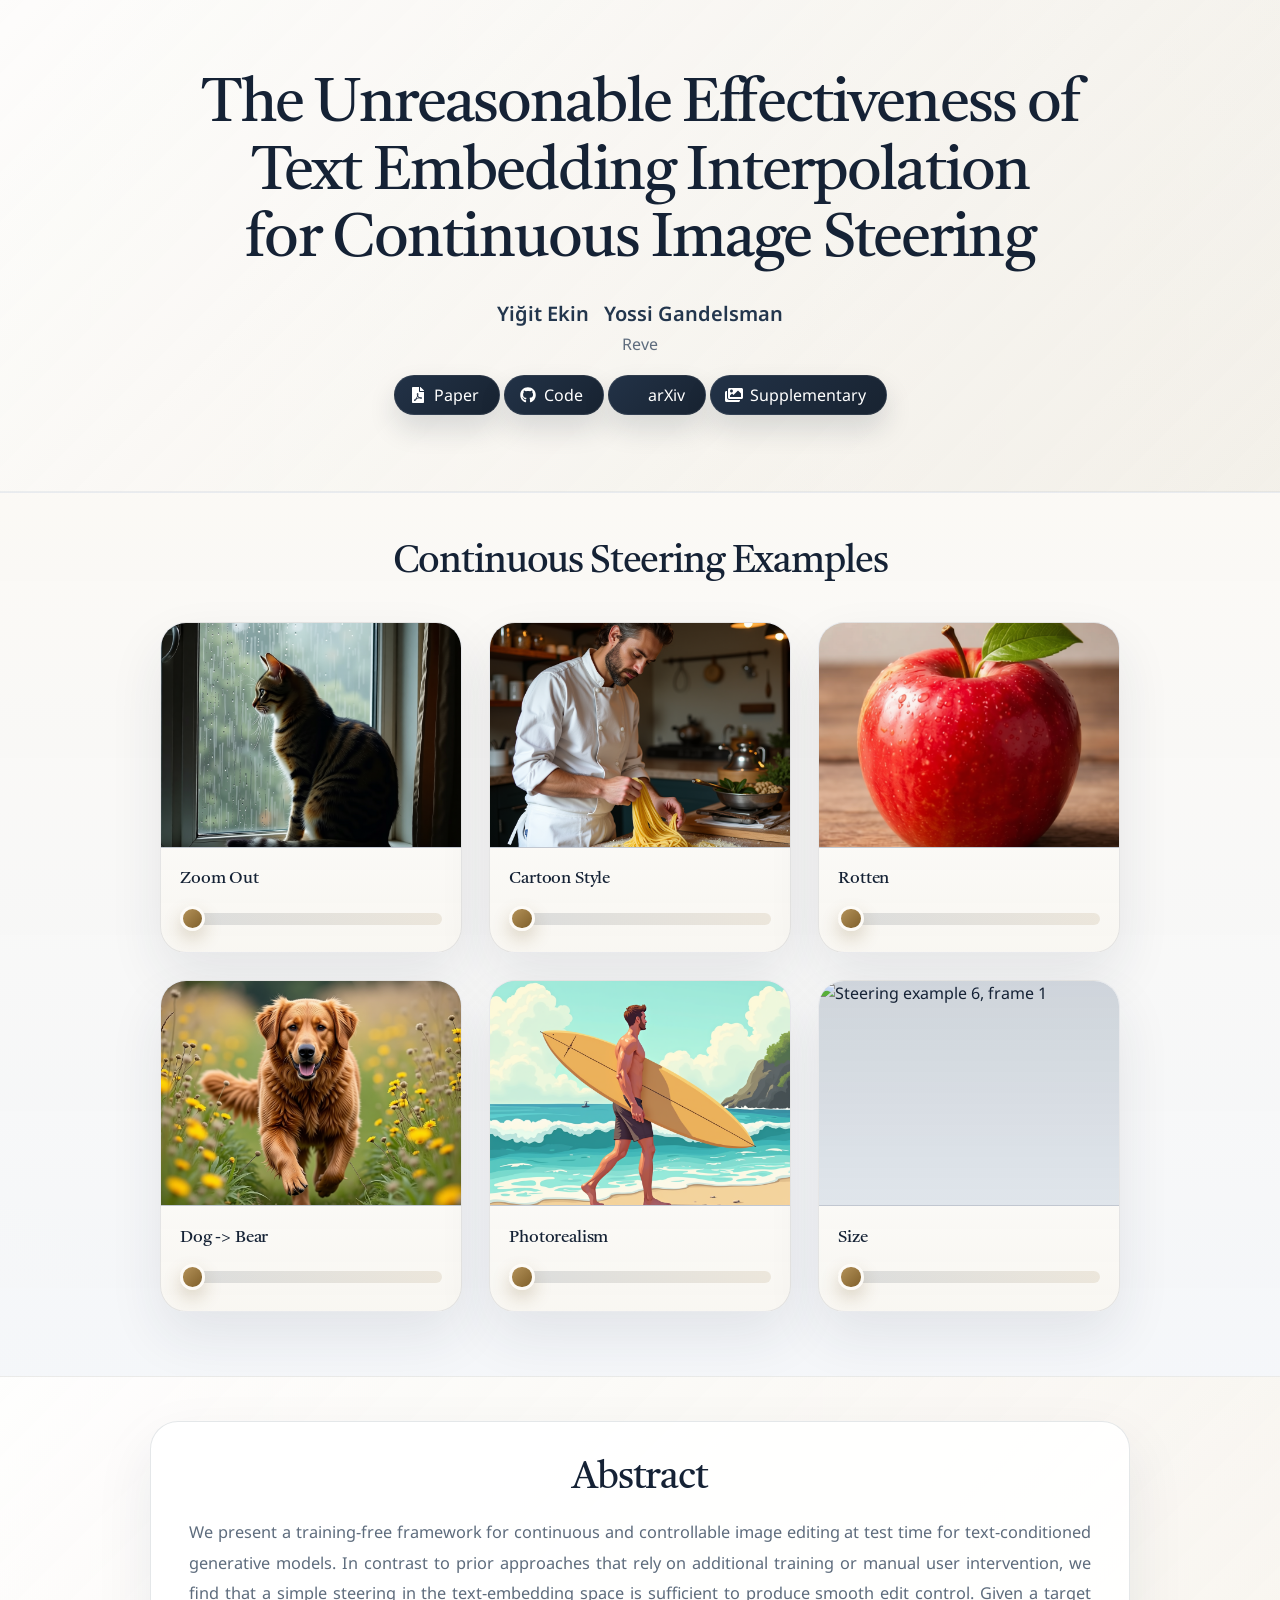
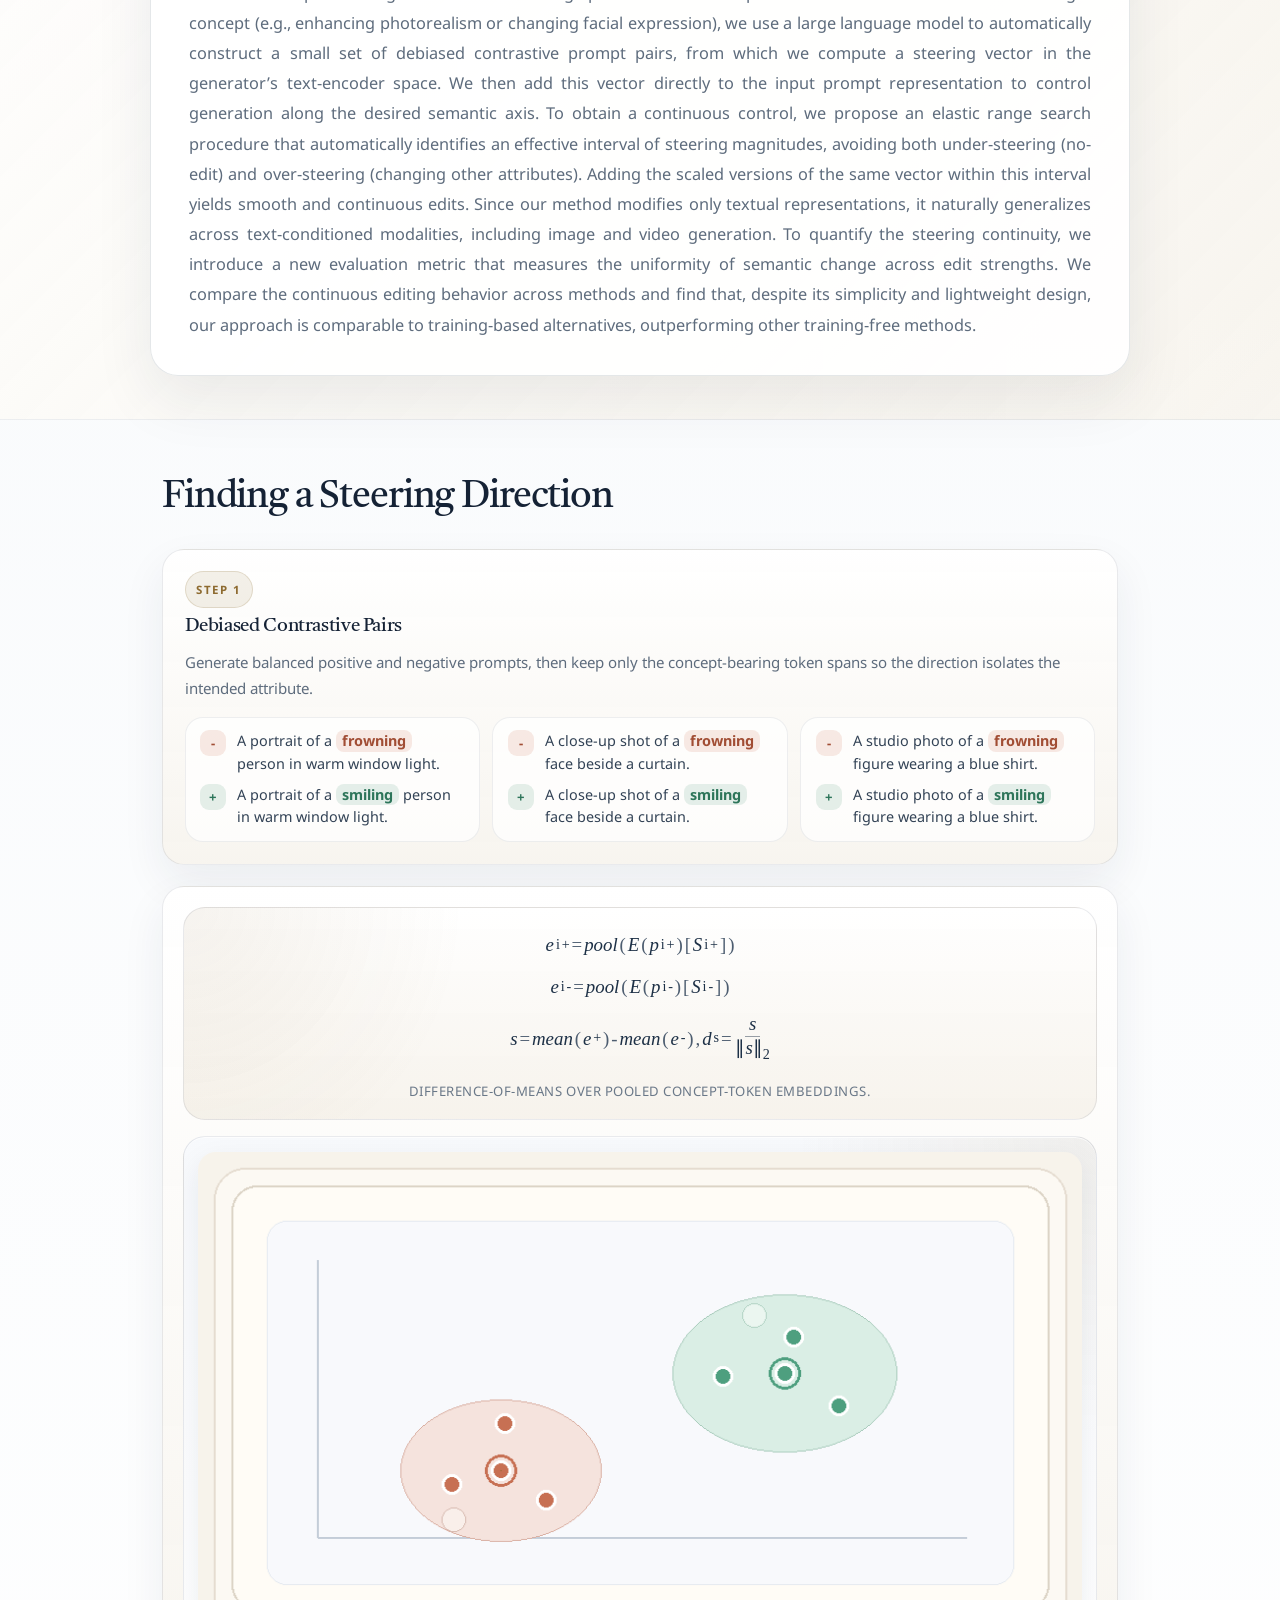
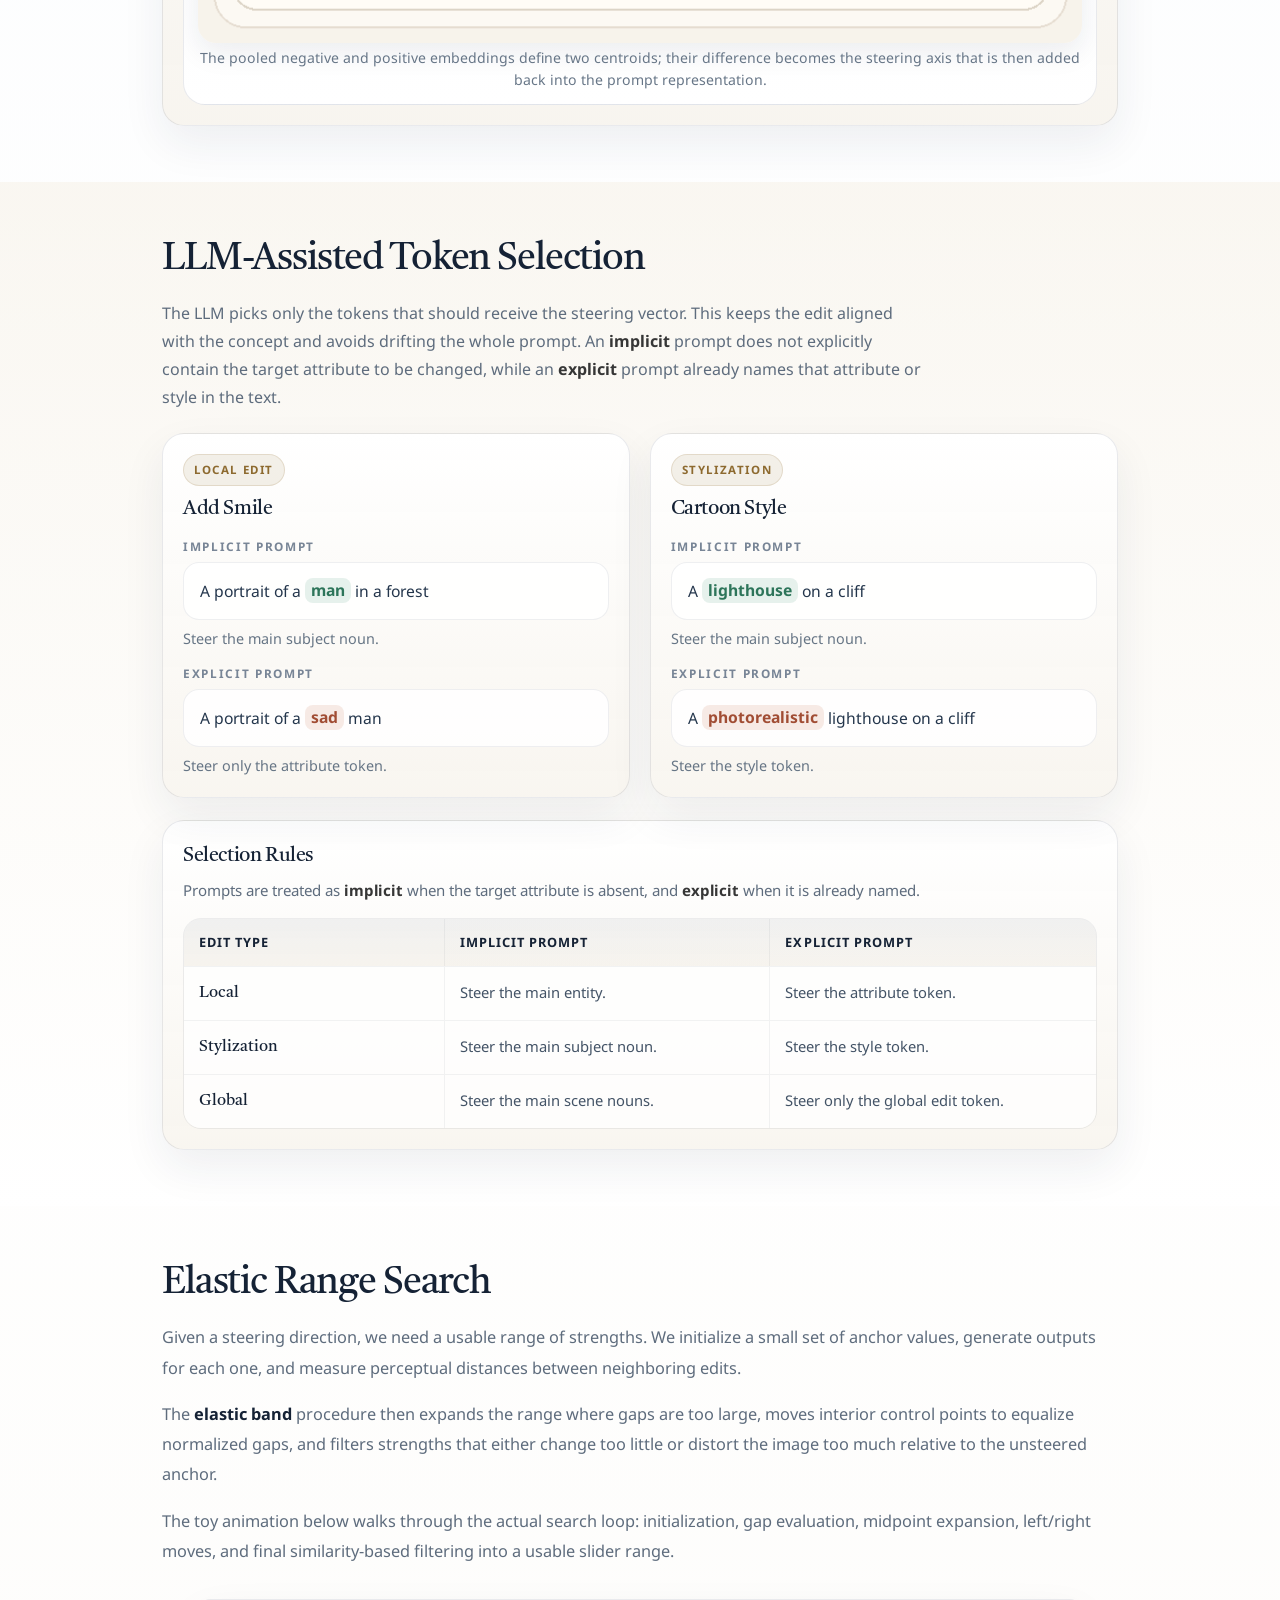
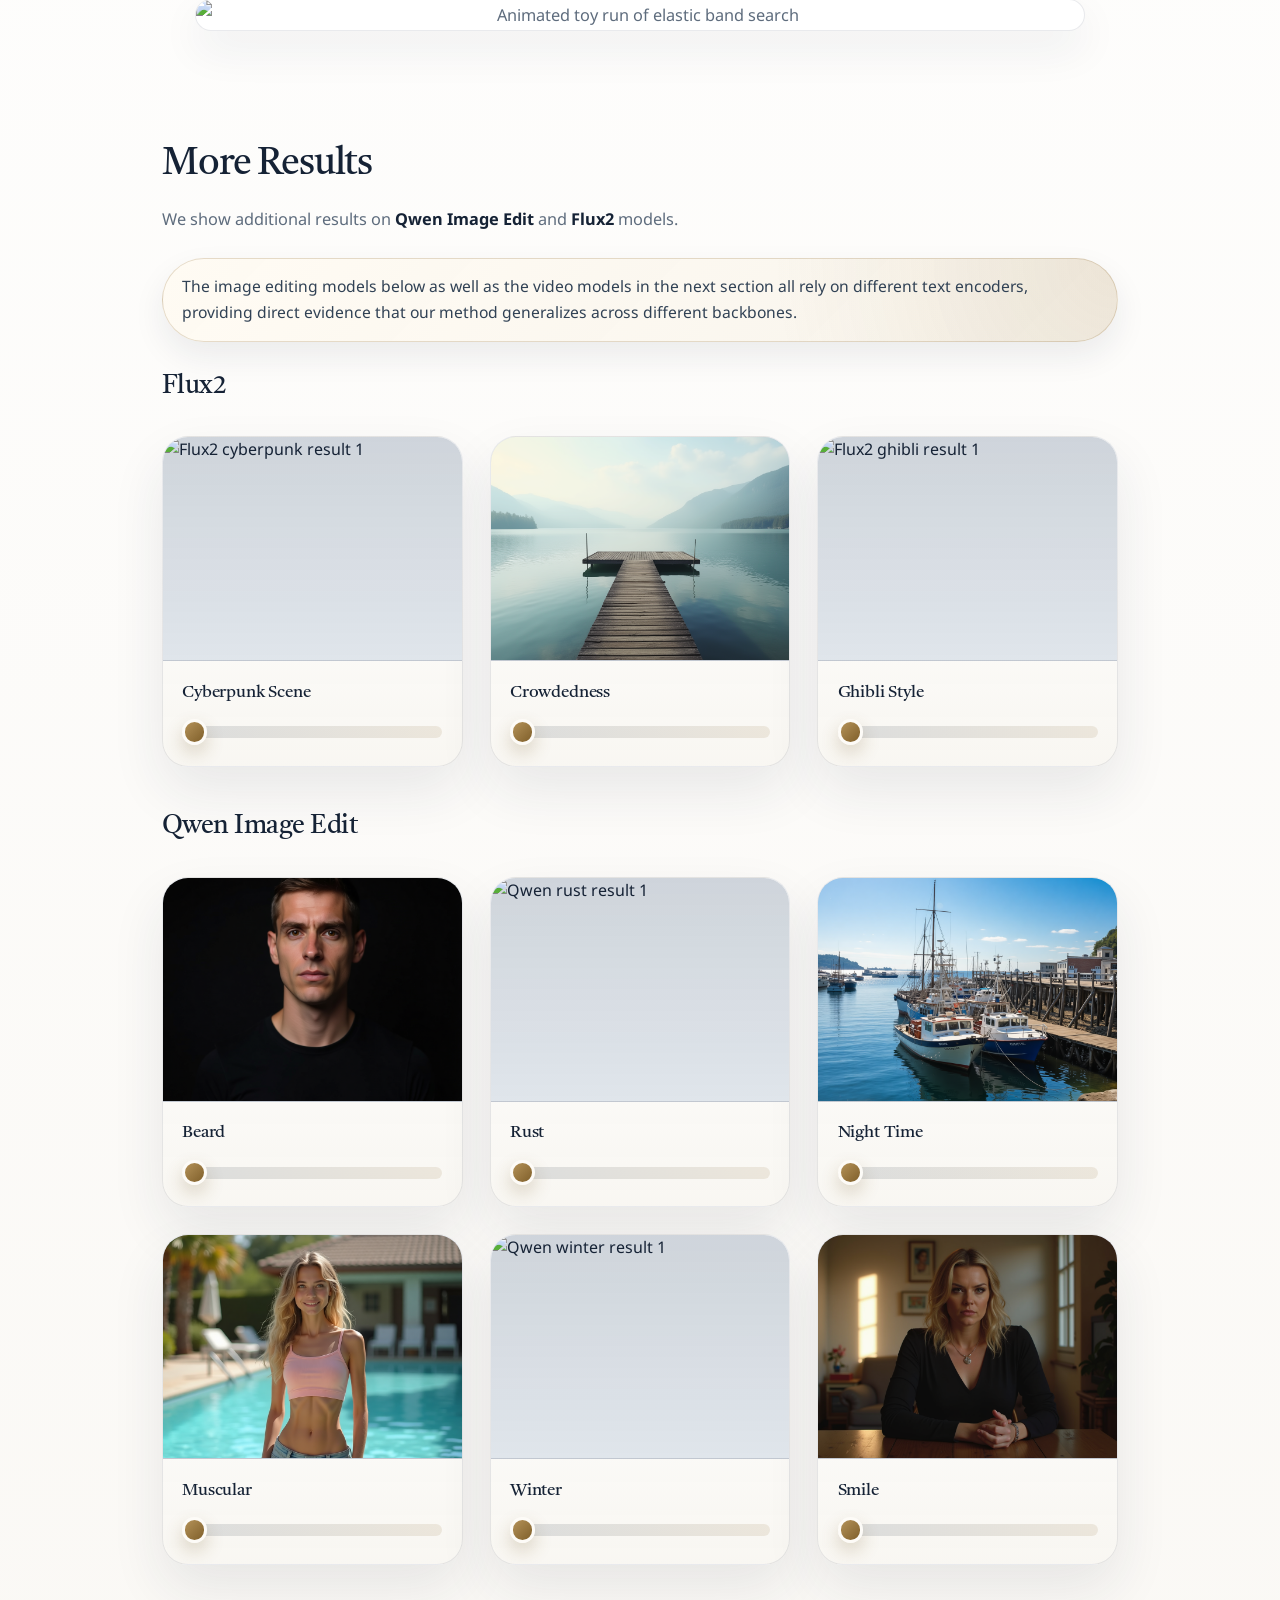
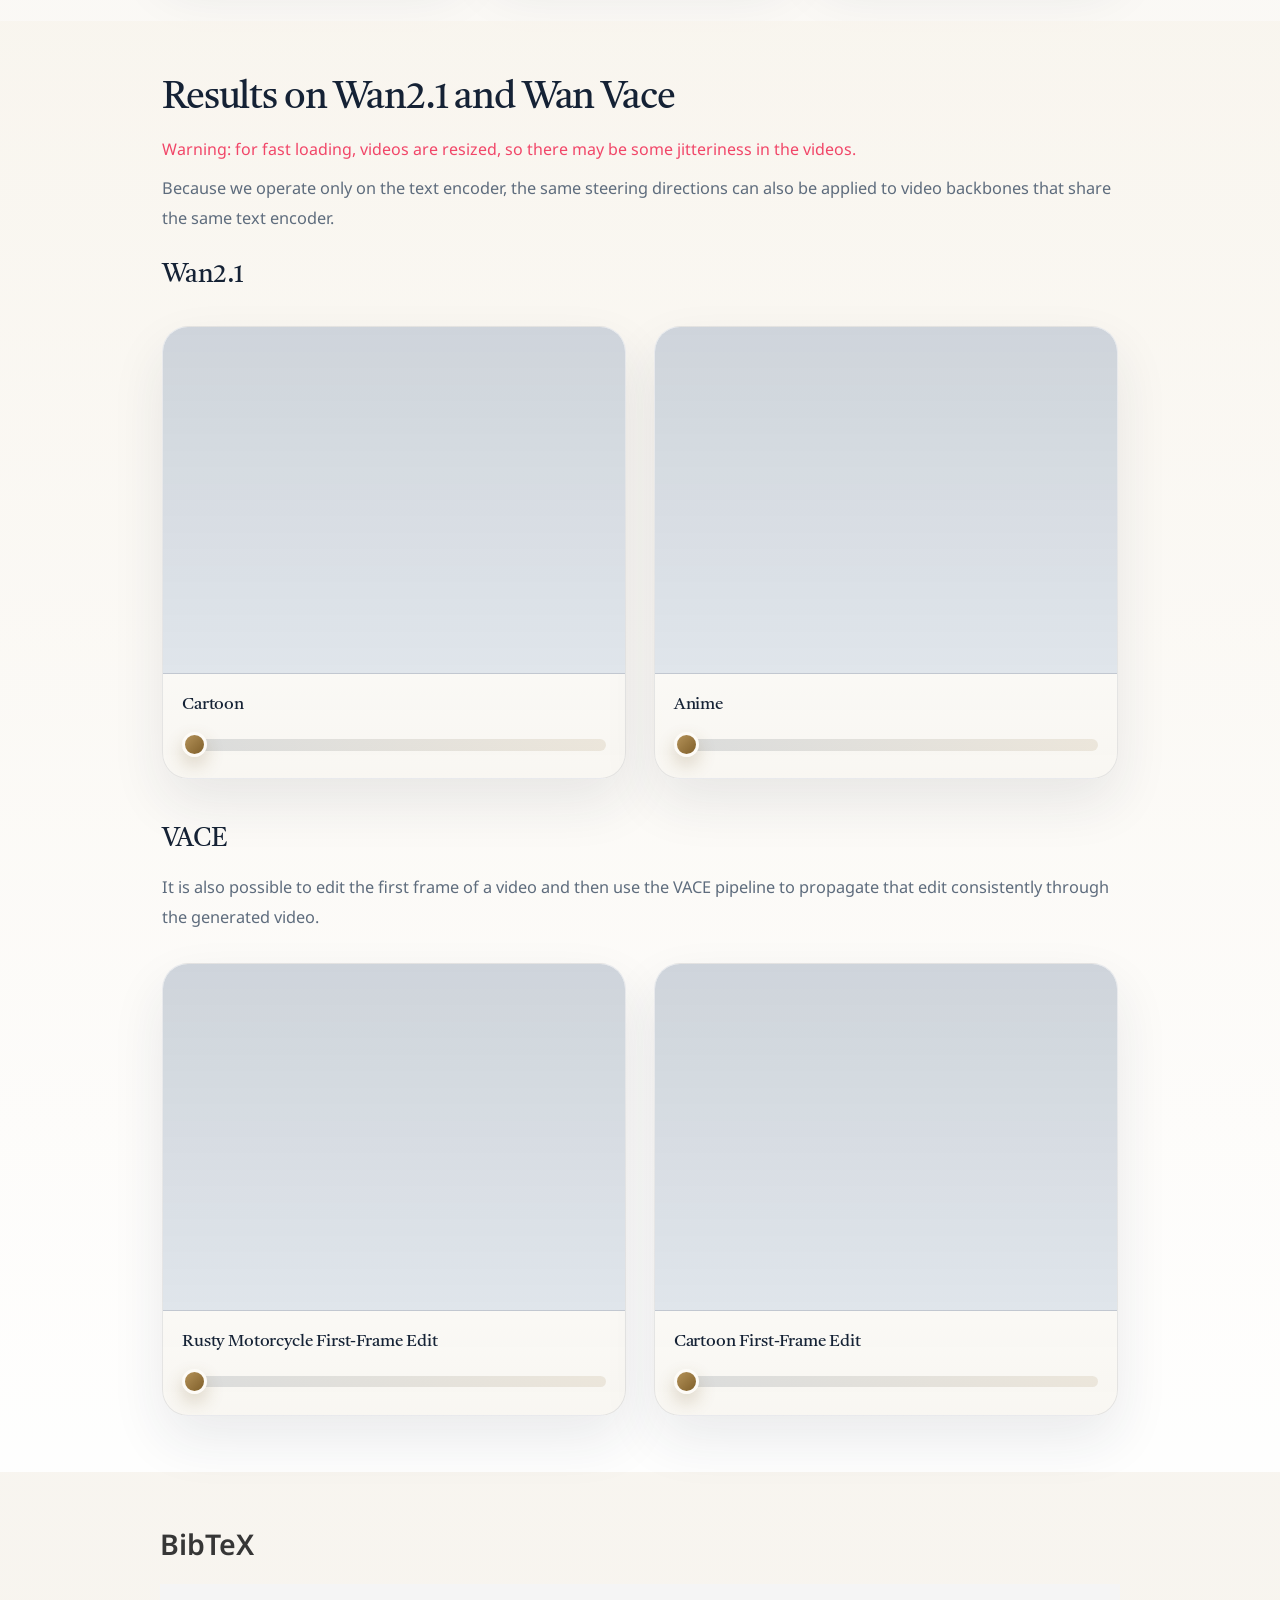
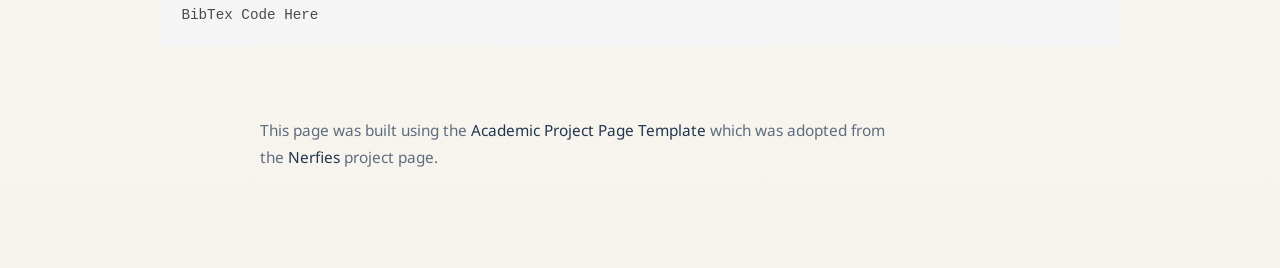
==== index.html @ 59914fa6 "initial commit" ====
<!DOCTYPE html>
<html>
<head>
  <meta charset="utf-8">
  <!-- Meta tags for social media banners, these should be filled in appropriatly as they are your "business card" -->
  <!-- Replace the content tag with appropriate information -->
  <meta name="description" content="Project page for The Unreasonable Effectiveness of Text Embedding Interpolation for Continuous Image Steering, with interactive image and video steering results across Qwen, FLUX, Wan2.1, and Wan Vace.">
  <meta property="og:title" content="The Unreasonable Effectiveness of Text Embedding Interpolation for Continuous Image Steering"/>
  <meta property="og:description" content="Explore interactive continuous steering results across image and video generation models including Qwen Image Edit, FLUX, Wan2.1, and Wan Vace."/>
  <meta property="og:url" content="https://yigitekin.github.io/diffusion-sliders/"/>
  <!-- Path to banner image, should be in the path listed below. Optimal dimenssions are 1200X630-->
  <meta property="og:image" content="images.png" />
  <meta property="og:image:width" content="1200"/>
  <meta property="og:image:height" content="630"/>
  <script src="https://www.w3counter.com/tracker.js?id=152604"></script>

  <meta name="twitter:title" content="The Unreasonable Effectiveness of Text Embedding Interpolation for Continuous Image Steering">
  <meta name="twitter:description" content="Interactive project page with continuous image and video steering results on Qwen, FLUX, Wan2.1, and Wan Vace.">
  <!-- Path to banner image, should be in the path listed below. Optimal dimenssions are 1200X600-->
  <meta name="twitter:image" content="images.png">
  <meta name="twitter:card" content="summary_large_image">
  <!-- Keywords for your paper to be indexed by-->
  <meta name="keywords" content="continuous image steering, text embedding interpolation, diffusion steering, image editing, video steering, Qwen Image Edit, FLUX, Wan2.1, Wan Vace">
  <meta name="viewport" content="width=device-width, initial-scale=1">


  <title>Diffusion Steering</title>
  <link rel="icon" type="image/png" href="images.png">
  <link href="https://fonts.googleapis.com/css?family=Google+Sans|Noto+Sans|Castoro"
  rel="stylesheet">

  <link rel="stylesheet" href="static/css/bulma.min.css">
  <link rel="stylesheet" href="static/css/bulma-carousel.min.css">
  <link rel="stylesheet" href="static/css/bulma-slider.min.css">
  <link rel="stylesheet" href="static/css/fontawesome.all.min.css">
  <link rel="stylesheet"
  href="https://cdn.jsdelivr.net/gh/jpswalsh/academicons@1/css/academicons.min.css">
  <link rel="stylesheet" href="static/css/index.css">
  <link rel="stylesheet" href="static/css/slideredit-showcase.css">

  <script src="https://ajax.googleapis.com/ajax/libs/jquery/3.5.1/jquery.min.js"></script>
  <script src="https://documentcloud.adobe.com/view-sdk/main.js"></script>
  <script defer src="static/js/fontawesome.all.min.js"></script>
  <script src="static/js/bulma-carousel.min.js"></script>
  <script src="static/js/bulma-slider.min.js"></script>
  <script src="static/js/index.js"></script>
  <script src="static/js/slideredit-showcase.js"></script>
</head>
<body>


  <section class="hero">
    <div class="hero-body">
      <div class="container is-max-desktop">
        <div class="columns is-centered">
          <div class="column has-text-centered">
            <h1 class="title is-3 publication-title">The Unreasonable Effectiveness of <br/>  Text Embedding Interpolation <br/>  for Continuous Image Steering</h1>
            <div class="is-size-5 publication-authors">
              <!-- Paper authors -->
              <span class="author-block">
                <a href="https://yigitekin.github.io" target="_blank">Yiğit Ekin</a>
              </span>
              <span class="author-block">
              </span>
              <span class="author-block">
              </span>

                <span class="author-block">
                  <a href="https://yossigandelsman.github.io" target="_blank">Yossi Gandelsman</a>
                </span>
                </div>

                  <div class="is-size-6 publication-authors">
                    <span class="author-block">Reve</span>
                  </div>

                  <div class="column has-text-centered">
                    <div class="publication-links">
                         <!-- Arxiv PDF link -->
                      <span class="link-block">
                        <a href="https://arxiv.org/pdf/<ARXIV PAPER ID>.pdf" target="_blank"
                        class="external-link button is-normal is-rounded is-dark">
                        <span class="icon">
                          <i class="fas fa-file-pdf"></i>
                        </span>
                        <span>Paper</span>
                      </a>
                    </span>


                  <!-- Github link -->
                  <span class="link-block">
                    <a href="https://github.com/YigitEkin/diffusion-sliders" target="_blank"
                    class="external-link button is-normal is-rounded is-dark">
                    <span class="icon">
                      <i class="fab fa-github"></i>
                    </span>
                    <span>Code</span>
                  </a>
                </span>

                <!-- ArXiv abstract Link -->
                <span class="link-block">
                  <a href="https://arxiv.org/abs/<ARXIV PAPER ID>" target="_blank"
                  class="external-link button is-normal is-rounded is-dark">
                  <span class="icon">
                    <i class="ai ai-arxiv"></i>
                  </span>
                  <span>arXiv</span>
                </a>
              </span>

              <span class="link-block">
                <a href="supplementary/index.html" target="_blank"
                class="external-link button is-normal is-rounded is-dark">
                <span class="icon">
                  <i class="fas fa-images"></i>
                </span>
                <span>Supplementary</span>
              </a>
            </span>
            </div>
          </div>
        </div>
      </div>
    </div>
  </div>
</section>


<!-- Slider showcase -->
<section class="section slider-showcase">
  <div class="container is-max-desktop">
    <div class="showcase-header has-text-centered">
      <h2 class="title is-3">Continuous Steering Examples</h2>
    </div>
    <div class="slider-grid">
      <article class="slider-card">
        <div class="slider-media" data-slider-gallery>
          <img src="assets/qwen/zoom/0.png" alt="Steering example 1, frame 1">
          <img src="assets/qwen/zoom/1.png" alt="Steering example 1, frame 2">
          <img src="assets/qwen/zoom/2.png" alt="Steering example 1, frame 3">
          <img src="assets/qwen/zoom/3.png" alt="Steering example 1, frame 4">
          <img src="assets/qwen/zoom/4.png" alt="Steering example 1, frame 5">
          <img src="assets/qwen/zoom/5.png" alt="Steering example 1, frame 6">
        </div>
        <div class="slider-card-body">
          <div class="slider-card-copy">
            <p class="slider-label">Zoom Out</p>
          </div>
          <input class="showcase-range" type="range" min="0" max="5" step="1" value="0" aria-label="Realism Boost slider">
        </div>
      </article>
      <article class="slider-card">
        <div class="slider-media" data-slider-gallery>
          <img src="assets/qwen/cartoon/0.png" alt="Steering example 2, frame 1">
          <img src="assets/qwen/cartoon/1.png" alt="Steering example 2, frame 2">
          <img src="assets/qwen/cartoon/2.png" alt="Steering example 2, frame 3">
          <img src="assets/qwen/cartoon/3.png" alt="Steering example 2, frame 4">
          <img src="assets/qwen/cartoon/4.png" alt="Steering example 2, frame 5">
          <img src="assets/qwen/cartoon/5.png" alt="Steering example 2, frame 6">
        </div>
        <div class="slider-card-body">
          <div class="slider-card-copy">
            <p class="slider-label">Cartoon Style</p>
          </div>
          <input class="showcase-range" type="range" min="0" max="5" step="1" value="0" aria-label="Expression Shift slider">
        </div>
      </article>
      <article class="slider-card">
        <div class="slider-media" data-slider-gallery>
          <img src="assets/qwen/rotten/0.png" alt="Steering example 3, frame 1">
          <img src="assets/qwen/rotten/1.png" alt="Steering example 3, frame 2">
          <img src="assets/qwen/rotten/2.png" alt="Steering example 3, frame 3">
          <img src="assets/qwen/rotten/3.png" alt="Steering example 3, frame 4">
          <img src="assets/qwen/rotten/4.png" alt="Steering example 3, frame 5">
          <img src="assets/qwen/rotten/5.png" alt="Steering example 3, frame 6">
        </div>
        <div class="slider-card-body">
          <div class="slider-card-copy">
            <p class="slider-label">Rotten</p>
          </div>
          <input class="showcase-range" type="range" min="0" max="5" step="1" value="0" aria-label="Lighting Warmth slider">
        </div>
      </article>
      <article class="slider-card">
        <div class="slider-media" data-slider-gallery>
          <img src="assets/qwen/dog-bear/0.png" alt="Steering example 4, frame 1">
          <img src="assets/qwen/dog-bear/1.png" alt="Steering example 4, frame 2">
          <img src="assets/qwen/dog-bear/2.png" alt="Steering example 4, frame 3">
          <img src="assets/qwen/dog-bear/3.png" alt="Steering example 4, frame 4">
          <img src="assets/qwen/dog-bear/4.png" alt="Steering example 4, frame 5">
          <img src="assets/qwen/dog-bear/5.png" alt="Steering example 4, frame 6">
        </div>
        <div class="slider-card-body">
          <div class="slider-card-copy">
            <p class="slider-label">Dog -> Bear</p>
          </div>
          <input class="showcase-range" type="range" min="0" max="5" step="1" value="0" aria-label="Scene Cleanup slider">
        </div>
      </article>
      <article class="slider-card">
        <div class="slider-media" data-slider-gallery>
          <img src="assets/qwen/photorealism/0.png" alt="Steering example 5, frame 1">
          <img src="assets/qwen/photorealism/1.png" alt="Steering example 5, frame 2">
          <img src="assets/qwen/photorealism/2.png" alt="Steering example 5, frame 3">
          <img src="assets/qwen/photorealism/3.png" alt="Steering example 5, frame 4">
          <img src="assets/qwen/photorealism/4.png" alt="Steering example 5, frame 5">
          <img src="assets/qwen/photorealism/5.png" alt="Steering example 5, frame 6">
        </div>
        <div class="slider-card-body">
          <div class="slider-card-copy">
            <p class="slider-label">Photorealism</p>
          </div>
          <input class="showcase-range" type="range" min="0" max="5" step="1" value="0" aria-label="Color Contrast slider">
        </div>
      </article>
      <article class="slider-card">
        <div class="slider-media" data-slider-gallery>
          <img src="assets/qwen/size/0.png" alt="Steering example 6, frame 1">
          <img src="assets/qwen/size/3.png" alt="Steering example 6, frame 4">
          <img src="assets/qwen/size/4.png" alt="Steering example 6, frame 5">
          <img src="assets/qwen/size/5.png" alt="Steering example 6, frame 6">
        </div>
        <div class="slider-card-body">
          <div class="slider-card-copy">
            <p class="slider-label">Size</p>
          </div>
          <input class="showcase-range" type="range" min="0" max="5" step="1" value="0" aria-label="Detail Recovery slider">
        </div>
      </article>
  </div>
</section>
<!-- End slider showcase -->

<!-- Paper abstract -->
<section class="section hero is-light">
  <div class="container is-max-desktop">
    <div class="columns is-centered has-text-centered">
      <div class="column is-four-fifths">
        <h2 class="title is-3">Abstract</h2>
        <div class="content has-text-justified">
          <p>
We present a training-free framework for continuous and controllable image editing at test time for text-conditioned generative models. In contrast to prior approaches that rely on additional training or manual user intervention, we find that a simple steering in the text-embedding space is sufficient to produce smooth edit control. Given a target concept (e.g., enhancing photorealism or changing facial expression), we use a large language model to automatically construct a small set of debiased contrastive prompt pairs, from which we compute a steering vector in the generator’s text-encoder space. We then add this vector directly to the input prompt representation to control generation along the desired semantic axis. To obtain a continuous control, we propose an elastic range search procedure that automatically identifies an effective interval of steering magnitudes, avoiding both under-steering (no-edit) and over-steering (changing other attributes). Adding the scaled versions of the same vector within this interval yields smooth and continuous edits. Since our method modifies only textual representations, it naturally generalizes across text-conditioned modalities, including image and video generation. To quantify the steering continuity, we introduce a new evaluation metric that measures the uniformity of semantic change across edit strengths. We compare the continuous editing behavior across methods and find that, despite its simplicity and lightweight design, our approach is comparable to training-based alternatives, outperforming other training-free methods.
          </p>
        </div>
      </div>
    </div>
  </div>
</section>
<!-- End paper abstract -->

<section class="section">
  <div class="container is-max-desktop">
    <div class="columns is-centered">
      <div class="column is-four-fifths">
        <h2 class="title is-3">Finding a Steering Direction</h2>
        <div class="content">
          <div class="steering-demo" id="steering-demo">
            <div class="steering-demo-panel">
              <div class="steering-demo-head">
                <span class="steering-demo-tag">Step 1</span>
                <h4>Debiased Contrastive Pairs</h4>
              </div>
              <p class="steering-step-summary">
                Generate balanced positive and negative prompts, then keep only the concept-bearing token spans so the direction isolates the intended attribute.
              </p>
              <div class="steering-pair-list">
                <div class="steering-pair-card">
                  <div class="steering-pair-row is-negative">
                    <span class="steering-pair-badge">-</span>
                    <p>A portrait of a <span class="steering-token is-negative">frowning</span> person in warm window light.</p>
                  </div>
                  <div class="steering-pair-row is-positive">
                    <span class="steering-pair-badge">+</span>
                    <p>A portrait of a <span class="steering-token is-positive">smiling</span> person in warm window light.</p>
                  </div>
                </div>
                <div class="steering-pair-card">
                  <div class="steering-pair-row is-negative">
                    <span class="steering-pair-badge">-</span>
                    <p>A close-up shot of a <span class="steering-token is-negative">frowning</span> face beside a curtain.</p>
                  </div>
                  <div class="steering-pair-row is-positive">
                    <span class="steering-pair-badge">+</span>
                    <p>A close-up shot of a <span class="steering-token is-positive">smiling</span> face beside a curtain.</p>
                  </div>
                </div>
                <div class="steering-pair-card">
                  <div class="steering-pair-row is-negative">
                    <span class="steering-pair-badge">-</span>
                    <p>A studio photo of a <span class="steering-token is-negative">frowning</span> figure wearing a blue shirt.</p>
                  </div>
                  <div class="steering-pair-row is-positive">
                    <span class="steering-pair-badge">+</span>
                    <p>A studio photo of a <span class="steering-token is-positive">smiling</span> figure wearing a blue shirt.</p>
                  </div>
                </div>
              </div>
            </div>

            <div class="steering-demo-panel steering-demo-panel-center">
              <div class="steering-demo-head">
                <span class="steering-demo-tag">Step 2</span>
                <h4>Difference-of-Means Direction</h4>
              </div>
              <p class="steering-step-summary">
                Pool the selected token embeddings, average each side, take their difference, and normalize once to obtain the global steering direction <em>d<sub>s</sub></em>.
              </p>
              <div class="steering-formula-box">
                <div class="steering-formula-block">
                <div class="steering-formula-line">
                  <span class="formula-var">e</span><sub>i</sub><sup>+</sup>
                  <span class="formula-op">=</span>
                  <span class="formula-fn">pool</span><span class="formula-paren">(</span>
                  <span class="formula-var">E</span><span class="formula-paren">(</span><span class="formula-var">p</span><sub>i</sub><sup>+</sup><span class="formula-paren">)</span><span class="formula-bracket">[</span><span class="formula-var">S</span><sub>i</sub><sup>+</sup><span class="formula-bracket">]</span>
                  <span class="formula-paren">)</span>
                </div>
                <div class="steering-formula-line">
                  <span class="formula-var">e</span><sub>i</sub><sup>-</sup>
                  <span class="formula-op">=</span>
                  <span class="formula-fn">pool</span><span class="formula-paren">(</span>
                  <span class="formula-var">E</span><span class="formula-paren">(</span><span class="formula-var">p</span><sub>i</sub><sup>-</sup><span class="formula-paren">)</span><span class="formula-bracket">[</span><span class="formula-var">S</span><sub>i</sub><sup>-</sup><span class="formula-bracket">]</span>
                  <span class="formula-paren">)</span>
                </div>
                <div class="steering-formula-line">
                  <span class="formula-var">s</span>
                  <span class="formula-op">=</span>
                  <span class="formula-fn">mean</span><span class="formula-paren">(</span><span class="formula-var">e</span><sup>+</sup><span class="formula-paren">)</span>
                  <span class="formula-op">-</span>
                  <span class="formula-fn">mean</span><span class="formula-paren">(</span><span class="formula-var">e</span><sup>-</sup><span class="formula-paren">)</span>
                  <span class="formula-sep">,</span>
                  <span class="formula-var">d</span><sub>s</sub>
                  <span class="formula-op">=</span>
                  <span class="formula-frac">
                    <span class="formula-frac-top"><span class="formula-var">s</span></span>
                    <span class="formula-frac-bottom">∥<span class="formula-var">s</span>∥<sub>2</sub></span>
                  </span>
                </div>
                </div>
                <p class="steering-formula-caption">Difference-of-means over pooled concept-token embeddings.</p>
              </div>
              <div class="steering-chart-wrap">
                <img class="steering-chart-gif" src="assets/generated/steering_vector_demo.gif" alt="Animated demonstration of difference-of-means steering and prompt-space application">
                <div class="steering-chart-note">
                  The pooled negative and positive embeddings define two centroids; their difference becomes the steering axis that is then added back into the prompt representation.
                </div>
              </div>
            </div>

          </div>
        </div>
      </div>
    </div>
  </div>
</section>

<section class="section is-light">
  <div class="container is-max-desktop">
    <div class="columns is-centered">
      <div class="column is-four-fifths">
        <h2 class="title is-3">LLM-Assisted Token Selection</h2>
        <div class="token-selection-intro">
          The LLM picks only the tokens that should receive the steering vector. This keeps the edit aligned with the concept and avoids drifting the whole prompt. An <strong>implicit</strong> prompt does not explicitly contain the target attribute to be changed, while an <strong>explicit</strong> prompt already names that attribute or style in the text.
        </div>

        <div class="token-selection-grid">
          <div class="token-selection-card">
            <div class="token-selection-head">
              <span class="token-selection-tag">Local Edit</span>
              <h3>Add Smile</h3>
            </div>
            <div class="token-selection-example">
              <p class="token-selection-label">Implicit Prompt</p>
              <div class="token-selection-prompt">
                A portrait of a <span class="token-chip token-chip-target">man</span> in a forest
              </div>
              <p class="token-selection-decision">Steer the main subject noun.</p>
            </div>
            <div class="token-selection-example">
              <p class="token-selection-label">Explicit Prompt</p>
              <div class="token-selection-prompt">
                A portrait of a <span class="token-chip token-chip-attribute">sad</span> man
              </div>
              <p class="token-selection-decision">Steer only the attribute token.</p>
            </div>
          </div>

          <div class="token-selection-card">
            <div class="token-selection-head">
              <span class="token-selection-tag">Stylization</span>
              <h3>Cartoon Style</h3>
            </div>
            <div class="token-selection-example">
              <p class="token-selection-label">Implicit Prompt</p>
              <div class="token-selection-prompt">
                A <span class="token-chip token-chip-target">lighthouse</span> on a cliff
              </div>
              <p class="token-selection-decision">Steer the main subject noun.</p>
            </div>
            <div class="token-selection-example">
              <p class="token-selection-label">Explicit Prompt</p>
              <div class="token-selection-prompt">
                A <span class="token-chip token-chip-attribute">photorealistic</span> lighthouse on a cliff
              </div>
              <p class="token-selection-decision">Steer the style token.</p>
            </div>
          </div>
        </div>

        <div class="token-rules-card">
          <div class="token-rules-head">
            <h3>Selection Rules</h3>
            <p>Prompts are treated as <strong>implicit</strong> when the target attribute is absent, and <strong>explicit</strong> when it is already named.</p>
          </div>
          <div class="token-rules-table">
            <div class="token-rules-row token-rules-header">
              <div>Edit Type</div>
              <div>Implicit Prompt</div>
              <div>Explicit Prompt</div>
            </div>
            <div class="token-rules-row">
              <div class="token-rules-type">Local</div>
              <div>Steer the main entity.</div>
              <div>Steer the attribute token.</div>
            </div>
            <div class="token-rules-row">
              <div class="token-rules-type">Stylization</div>
              <div>Steer the main subject noun.</div>
              <div>Steer the style token.</div>
            </div>
            <div class="token-rules-row">
              <div class="token-rules-type">Global</div>
              <div>Steer the main scene nouns.</div>
              <div>Steer only the global edit token.</div>
            </div>
          </div>
        </div>
      </div>
    </div>
  </div>
</section>

<section class="section">
  <div class="container is-max-desktop">
    <div class="columns is-centered">
      <div class="column is-four-fifths">
        <h2 class="title is-3">Elastic Range Search</h2>
        <div class="content">
          <p>
            Given a steering direction, we need a usable range of strengths. We initialize a small set of anchor
            values, generate outputs for each one, and measure perceptual distances between neighboring edits.
          </p>
          <p>
            The <strong>elastic band</strong> procedure then expands the range where gaps are too large, moves interior
            control points to equalize normalized gaps, and filters strengths that either change too little or distort
            the image too much relative to the unsteered anchor.
          </p>
          <p>
            The toy animation below walks through the actual search loop: initialization, gap evaluation, midpoint
            expansion, left/right moves, and final similarity-based filtering into a usable slider range.
          </p>
          <figure class="method-figure">
            <img src="assets/generated/elastic_band_demo.gif" alt="Animated toy run of elastic band search">
          </figure>
        </div>
      </div>
    </div>
  </div>
</section>

<section class="section">
  <div class="container is-max-desktop">
    <div class="columns is-centered">
      <div class="column is-four-fifths">
        <h2 class="title is-3">More Results</h2>
        <div class="content">
          <p>
            We show additional results on <strong>Qwen Image Edit</strong> and <strong>Flux2</strong> models.
          </p>
        </div>
        <div class="results-highlight">
          <p>
The image editing models below as well as the video models in the next section all rely on different text encoders, providing direct evidence that our method generalizes across different backbones.
          </p>
        </div>

        <div class="results-group">
          <h3 class="results-group-title">Flux2</h3>
          <div class="slider-grid results-slider-grid">
            <article class="slider-card">
              <div class="slider-media" data-slider-gallery>
                <img src="assets/flux2/cyberpunk/0.png" alt="Flux2 cyberpunk result 1">
                <img src="assets/flux2/cyberpunk/1.png" alt="Flux2 cyberpunk result 2">
                <img src="assets/flux2/cyberpunk/2.png" alt="Flux2 cyberpunk result 3">
                <img src="assets/flux2/cyberpunk/3.png" alt="Flux2 cyberpunk result 4">
                <img src="assets/flux2/cyberpunk/4.png" alt="Flux2 cyberpunk result 5">
                <img src="assets/flux2/cyberpunk/5.png" alt="Flux2 cyberpunk result 6">
              </div>
              <div class="slider-card-body">
                <div class="slider-card-copy">
                  <p class="slider-label">Cyberpunk Scene</p>
                </div>
                <input class="showcase-range" type="range" min="0" max="3" step="1" value="0" aria-label="Flux2 age slider">
              </div>
            </article>
            <article class="slider-card">
              <div class="slider-media" data-slider-gallery>
                <img src="assets/flux2/crowded/0.png" alt="Flux2 crowded result 1">
                <img src="assets/flux2/crowded/1.png" alt="Flux2 crowded result 2">
                <img src="assets/flux2/crowded/2.png" alt="Flux2 crowded result 3">
                <img src="assets/flux2/crowded/3.png" alt="Flux2 crowded result 4">
                <img src="assets/flux2/crowded/4.png" alt="Flux2 crowded result 5">
                <img src="assets/flux2/crowded/5.png" alt="Flux2 crowded result 6">
              </div>
              <div class="slider-card-body">
                <div class="slider-card-copy">
                  <p class="slider-label">Crowdedness</p>
                </div>
                <input class="showcase-range" type="range" min="0" max="3" step="1" value="0" aria-label="Flux2 crowdedness slider">
              </div>
            </article>
            <article class="slider-card">
              <div class="slider-media" data-slider-gallery>
                <img src="assets/flux2/ghibli/0.png" alt="Flux2 ghibli result 1">
                <img src="assets/flux2/ghibli/1.png" alt="Flux2 ghibli result 2">
                <img src="assets/flux2/ghibli/2.png" alt="Flux2 ghibli result 3">
                <img src="assets/flux2/ghibli/3.png" alt="Flux2 ghibli result 4">
                <img src="assets/flux2/ghibli/4.png" alt="Flux2 ghibli result 5">
                <img src="assets/flux2/ghibli/5.png" alt="Flux2 ghibli result 6">
              </div>
              <div class="slider-card-body">
                <div class="slider-card-copy">
                  <p class="slider-label">Ghibli Style</p>
                </div>
                <input class="showcase-range" type="range" min="0" max="3" step="1" value="0" aria-label="Flux2 ghibli slider">
              </div>
            </article>
          </div>
        </div>

        <div class="results-group">
          <h3 class="results-group-title">Qwen Image Edit</h3>
          <div class="slider-grid results-slider-grid">
            <article class="slider-card">
              <div class="slider-media" data-slider-gallery>
                <img src="assets/qwen/beard/0.png" alt="Qwen beard result 1">
                <img src="assets/qwen/beard/1.png" alt="Qwen beard result 2">
                <img src="assets/qwen/beard/2.png" alt="Qwen beard result 3">
                <img src="assets/qwen/beard/3.png" alt="Qwen beard result 4">
                <img src="assets/qwen/beard/4.png" alt="Qwen beard result 5">
                <img src="assets/qwen/beard/5.png" alt="Qwen beard result 6">
              </div>
              <div class="slider-card-body">
                <div class="slider-card-copy">
                  <p class="slider-label">Beard</p>
                </div>
                <input class="showcase-range" type="range" min="0" max="5" step="1" value="0" aria-label="Qwen beard slider">
              </div>
            </article>
            <article class="slider-card">
              <div class="slider-media" data-slider-gallery>
                <img src="assets/qwen/rust/0.png" alt="Qwen rust result 1">
                <img src="assets/qwen/rust/1.png" alt="Qwen rust result 2">
                <img src="assets/qwen/rust/2.png" alt="Qwen rust result 3">
                <img src="assets/qwen/rust/3.png" alt="Qwen rust result 4">
                <img src="assets/qwen/rust/4.png" alt="Qwen rust result 5">
              </div>
              <div class="slider-card-body">
                <div class="slider-card-copy">
                  <p class="slider-label">Rust</p>
                </div>
                <input class="showcase-range" type="range" min="0" max="5" step="1" value="0" aria-label="Qwen rust slider">
              </div>
            </article>
            <article class="slider-card">
              <div class="slider-media" data-slider-gallery>
                <img src="assets/qwen/night_time/0.png" alt="Qwen night time result 1">
                <img src="assets/qwen/night_time/1.png" alt="Qwen night time result 2">
                <img src="assets/qwen/night_time/2.png" alt="Qwen night time result 3">
                <img src="assets/qwen/night_time/3.png" alt="Qwen night time result 4">
                <img src="assets/qwen/night_time/4.png" alt="Qwen night time result 5">
                <img src="assets/qwen/night_time/5.png" alt="Qwen night time result 6">
              </div>
              <div class="slider-card-body">
                <div class="slider-card-copy">
                  <p class="slider-label">Night Time</p>
                </div>
                <input class="showcase-range" type="range" min="0" max="5" step="1" value="0" aria-label="Qwen night time slider">
              </div>
            </article>
            <article class="slider-card">
              <div class="slider-media" data-slider-gallery>
                <img src="assets/qwen/skinny/5.png" alt="Qwen skinny result 6">
                <img src="assets/qwen/skinny/4.png" alt="Qwen skinny result 5">
                <img src="assets/qwen/skinny/3.png" alt="Qwen skinny result 4">
                <img src="assets/qwen/skinny/2.png" alt="Qwen skinny result 3">
                <img src="assets/qwen/skinny/1.png" alt="Qwen skinny result 2">
                <img src="assets/qwen/skinny/0.png" alt="Qwen skinny result 1">
              </div>
              <div class="slider-card-body">
                <div class="slider-card-copy">
                  <p class="slider-label">Muscular</p>
                </div>
                <input class="showcase-range" type="range" min="0" max="5" step="1" value="0" aria-label="Qwen cartoon slider">
              </div>
            </article>
            <article class="slider-card">
              <div class="slider-media" data-slider-gallery>
                <img src="assets/qwen/winter/0.png" alt="Qwen winter result 1">
                <img src="assets/qwen/winter/4.png" alt="Qwen winter result 5">
                <img src="assets/qwen/winter/1.png" alt="Qwen winter result 2">
                <img src="assets/qwen/winter/2.png" alt="Qwen winter result 3">
                <img src="assets/qwen/winter/3.png" alt="Qwen winter result 4">
                <img src="assets/qwen/winter/5.png" alt="Qwen winter result 6">
              </div>
              <div class="slider-card-body">
                <div class="slider-card-copy">
                  <p class="slider-label">Winter</p>
                </div>
                <input class="showcase-range" type="range" min="0" max="5" step="1" value="0" aria-label="Qwen winter slider">
              </div>
            </article>
            <article class="slider-card">
              <div class="slider-media" data-slider-gallery>
                <img src="assets/qwen/smile/0.png" alt="Qwen smile result 1">
                <img src="assets/qwen/smile/1.png" alt="Qwen smile result 2">
                <img src="assets/qwen/smile/2.png" alt="Qwen smile result 3">
                <img src="assets/qwen/smile/3.png" alt="Qwen smile result 4">
                <img src="assets/qwen/smile/4.png" alt="Qwen smile result 5">
                <img src="assets/qwen/smile/5.png" alt="Qwen smile result 6">
              </div>
              <div class="slider-card-body">
                <div class="slider-card-copy">
                  <p class="slider-label">Smile </p>
                </div>
                <input class="showcase-range" type="range" min="0" max="1" step="1" value="0" aria-label="Qwen photorealism slider">
              </div>
            </article>
          </div>
        </div>

      </div>
    </div>
  </div>
</section>

<section class="section is-light">
  <div class="container is-max-desktop">
    <div class="columns is-centered">
      <div class="column is-four-fifths">
        <h2 class="title is-3">Results on Wan2.1 and Wan Vace</h2>
        <p class="has-text-danger is-size-6 mb-3">Warning: for fast loading, videos are resized, so there may be some jitteriness in the videos.</p>
        <div class="content">
          <p>
            Because we operate only on the text encoder, the same steering directions can also be applied to video
            backbones that share the same text encoder.
          </p>
        </div>
        <div class="results-group">
          <h3 class="results-group-title">Wan2.1</h3>
          <div class="slider-grid results-slider-grid two-up-results">
            <article class="slider-card">
              <div class="slider-media" data-slider-gallery>
                <video muted loop playsinline preload="metadata">
                  <source src="assets/wan2-1/cartoon/0.mp4" type="video/mp4">
                </video>
                <video muted loop playsinline preload="metadata">
                  <source src="assets/wan2-1/cartoon/1.mp4" type="video/mp4">
                </video>
                <video muted loop playsinline preload="metadata">
                  <source src="assets/wan2-1/cartoon/2.mp4" type="video/mp4">
                </video>
                <video muted loop playsinline preload="metadata">
                  <source src="assets/wan2-1/cartoon/3.mp4" type="video/mp4">
                </video>
              </div>
              <div class="slider-card-body">
                <div class="slider-card-copy">
                  <p class="slider-label">Cartoon</p>
                </div>
                <input class="showcase-range" type="range" min="0" max="3" step="1" value="0" aria-label="Wan2.1 cartoon video slider">
              </div>
            </article>
            <article class="slider-card">
              <div class="slider-media" data-slider-gallery>
                <video muted loop playsinline preload="metadata">
                  <source src="assets/wan2-1/anime_main/0.mp4" type="video/mp4">
                </video>
                <video muted loop playsinline preload="metadata">
                  <source src="assets/wan2-1/anime_main/1.mp4" type="video/mp4">
                </video>
                <video muted loop playsinline preload="metadata">
                  <source src="assets/wan2-1/anime_main/2.mp4" type="video/mp4">
                </video>
                <video muted loop playsinline preload="metadata">
                  <source src="assets/wan2-1/anime_main/3.mp4" type="video/mp4">
                </video>
              </div>
              <div class="slider-card-body">
                <div class="slider-card-copy">
                  <p class="slider-label">Anime</p>
                </div>
                <input class="showcase-range" type="range" min="0" max="3" step="1" value="0" aria-label="Wan2.1 anime video slider">
              </div>
            </article>
          </div>
        </div>

        <div class="results-group">
          <h3 class="results-group-title">VACE</h3>
          <div class="content">
            <p>
              It is also possible to edit the first frame of a video and then use the VACE pipeline to propagate that edit consistently through the generated video.
            </p>
          </div>
          <div class="slider-grid results-slider-grid two-up-results">
            <article class="slider-card">
              <div class="slider-media" data-slider-gallery>
                <video muted loop playsinline preload="metadata">
                  <source src="assets/wan-vace-first-frame-edit/rusty/0.mp4" type="video/mp4">
                </video>
                <video muted loop playsinline preload="metadata">
                  <source src="assets/wan-vace-first-frame-edit/rusty/1.mp4" type="video/mp4">
                </video>
                <video muted loop playsinline preload="metadata">
                  <source src="assets/wan-vace-first-frame-edit/rusty/2.mp4" type="video/mp4">
                </video>
                <video muted loop playsinline preload="metadata">
                  <source src="assets/wan-vace-first-frame-edit/rusty/3.mp4" type="video/mp4">
                </video>
              </div>
              <div class="slider-card-body">
                <div class="slider-card-copy">
                  <p class="slider-label">Rusty Motorcycle First-Frame Edit</p>
                </div>
                <input class="showcase-range" type="range" min="0" max="3" step="1" value="0" aria-label="VACE cyberpunk video slider">
              </div>
            </article>
            <article class="slider-card">
              <div class="slider-media" data-slider-gallery>
                <video muted loop playsinline preload="metadata">
                  <source src="assets/wan-vace-first-frame-edit/cartoon/0.mp4" type="video/mp4">
                </video>
                <video muted loop playsinline preload="metadata">
                  <source src="assets/wan-vace-first-frame-edit/cartoon/1.mp4" type="video/mp4">
                </video>
                <video muted loop playsinline preload="metadata">
                  <source src="assets/wan-vace-first-frame-edit/cartoon/2.mp4" type="video/mp4">
                </video>
                <video muted loop playsinline preload="metadata">
                  <source src="assets/wan-vace-first-frame-edit/cartoon/3.mp4" type="video/mp4">
                </video>
              </div>
              <div class="slider-card-body">
                <div class="slider-card-copy">
                  <p class="slider-label">Cartoon First-Frame Edit</p>
                </div>
                <input class="showcase-range" type="range" min="0" max="3" step="1" value="0" aria-label="VACE summer video slider">
              </div>
            </article>
          </div>
        </div>
      </div>
    </div>
  </div>
</section>

<!--BibTex citation -->
  <section class="section" id="BibTeX">
    <div class="container is-max-desktop content">
      <h2 class="title">BibTeX</h2>
      <pre><code>BibTex Code Here</code></pre>
    </div>
</section>
<!--End BibTex citation -->


  <footer class="footer">
  <div class="container">
    <div class="columns is-centered">
      <div class="column is-8">
        <div class="content">
          <p>
            This page was built using the <a href="https://github.com/eliahuhorwitz/Academic-project-page-template" target="_blank">Academic Project Page Template</a> which was adopted from the <a href="https://nerfies.github.io" target="_blank">Nerfies</a> project page.
          </p>

        </div>
      </div>
    </div>
  </div>
</footer>

<!-- Statcounter tracking code -->
  
<!-- You can add a tracker to track page visits by creating an account at statcounter.com -->

    <!-- End of Statcounter Code -->

  </body>
  </html>
---- static/css/index.css ----
:root {
  --page-ink: #152235;
  --page-muted: #5e6c7d;
  --page-border: rgba(39, 56, 78, 0.12);
  --page-panel: rgba(255, 255, 255, 0.9);
  --page-accent: #8d6a2f;
  --page-accent-dark: #23364d;
  --page-bg:
    radial-gradient(circle at top left, rgba(195, 169, 116, 0.12), transparent 24%),
    radial-gradient(circle at top right, rgba(93, 124, 160, 0.12), transparent 22%),
    linear-gradient(180deg, #f5f1e8 0%, #f8fafc 18%, #ffffff 48%, #f7f4ee 100%);
}

html {
  background: #f7f5ef;
}

body {
  background: var(--page-bg);
  color: var(--page-ink);
  font-family: 'Noto Sans', sans-serif;
  min-height: 100vh;
}

.hero {
  position: relative;
}

.hero::before {
  background:
    linear-gradient(135deg, rgba(255, 255, 255, 0.92), rgba(248, 244, 236, 0.78)),
    linear-gradient(90deg, rgba(141, 106, 47, 0.06), rgba(35, 54, 77, 0.03));
  border-bottom: 1px solid rgba(35, 54, 77, 0.08);
  content: "";
  inset: 0 0 auto 0;
  height: 100%;
  position: absolute;
  z-index: 0;
}

.hero .hero-body,
.section,
.footer {
  position: relative;
  z-index: 1;
}

.hero .hero-body {
  padding-bottom: 3.75rem;
  padding-top: 4.5rem;
}


.footer .icon-link {
    font-size: 25px;
    color: #000;
}

.link-block a {
    margin-top: 5px;
    margin-bottom: 5px;
}

.dnerf {
  font-variant: small-caps;
}


.teaser .hero-body {
  padding-top: 0;
  padding-bottom: 3rem;
}

.teaser {
  font-family: 'Google Sans', sans-serif;
}

.publication-title {
  color: var(--page-ink);
  font-family: 'Castoro', serif;
  font-size: clamp(2.6rem, 4.8vw, 4.4rem) !important;
  font-weight: 400;
  letter-spacing: -0.04em;
  line-height: 1.03;
  margin-bottom: 1.4rem !important;
}

.publication-banner {
  max-height: parent;

}

.publication-banner video {
  position: relative;
  left: auto;
  top: auto;
  transform: none;
  object-fit: fit;
}

.publication-header .hero-body {
}

.publication-title {
    font-family: 'Castoro', serif;
}

.publication-authors {
    color: var(--page-muted);
    font-family: 'Noto Sans', sans-serif;
    line-height: 1.7;
}

.publication-venue {
    color: #555;
    width: fit-content;
    font-weight: bold;
}

.publication-awards {
    color: #ff3860;
    width: fit-content;
    font-weight: bolder;
}

.publication-authors {
}

.publication-authors a {
   color: var(--page-accent-dark) !important;
   font-weight: 600;
}

.publication-authors a:hover {
    text-decoration: underline;
}

.author-block {
  display: inline-block;
}

.publication-banner img {
}

.publication-authors {
  /*color: #4286f4;*/
}

.publication-video {
    position: relative;
    width: 100%;
    height: 0;
    padding-bottom: 56.25%;

    overflow: hidden;
    border-radius: 10px !important;
}

.publication-video iframe {
    position: absolute;
    top: 0;
    left: 0;
    width: 100%;
    height: 100%;
}

.publication-body img {
}

.results-carousel {
  overflow: hidden;
}

.results-carousel .item {
  margin: 5px;
  overflow: hidden;
  padding: 20px;
  font-size: 0;
}

.results-carousel video {
  margin: 0;
}

.slider-pagination .slider-page {
  background: #000000;
}

.eql-cntrb { 
  font-size: smaller;
}

.publication-links .button.is-dark {
  background: linear-gradient(135deg, #223247 0%, #182331 100%);
  border: 1px solid rgba(255, 255, 255, 0.08);
  box-shadow: 0 14px 28px rgba(24, 35, 49, 0.14);
  transition: transform 0.22s ease, box-shadow 0.22s ease, background 0.22s ease;
}

.publication-links .button.is-dark:hover {
  background: linear-gradient(135deg, #2d425b 0%, #1c2b3d 100%);
  box-shadow: 0 18px 34px rgba(24, 35, 49, 0.18);
  transform: translateY(-1px);
}

.section {
  padding-bottom: 3.5rem;
  padding-top: 3.5rem;
}

.section.is-light,
.hero.is-light {
  background: linear-gradient(180deg, rgba(248, 244, 236, 0.72) 0%, rgba(255, 255, 255, 0.92) 100%);
}

.section .title.is-3,
.hero .title.is-3 {
  color: var(--page-ink);
  font-family: 'Castoro', serif;
  font-size: clamp(2rem, 3vw, 2.55rem);
  font-weight: 400;
  letter-spacing: -0.03em;
  line-height: 1.1;
  margin-bottom: 1.15rem;
}

.section .content,
.hero .content {
  color: var(--page-muted);
  font-size: 1.02rem;
  line-height: 1.85;
}

.section .content strong,
.hero .content strong {
  color: var(--page-ink);
}

.section .content em,
.hero .content em {
  color: var(--page-accent-dark);
}

.section .content ul {
  margin-left: 1rem;
}

.section .content li {
  margin-bottom: 0.45rem;
}

.hero.is-light .column.is-four-fifths,
.section .column.is-four-fifths {
  width: min(100%, 980px);
}

.hero.is-light .column.is-four-fifths {
  background: var(--page-panel);
  border: 1px solid var(--page-border);
  border-radius: 28px;
  box-shadow: 0 24px 60px rgba(29, 44, 64, 0.08);
  padding: 2.2rem 2.4rem;
}

.footer {
  background: transparent;
  padding-top: 1rem;
}

.footer .content {
  color: var(--page-muted);
  font-size: 0.96rem;
  line-height: 1.75;
}

.footer a {
  color: var(--page-accent-dark);
}

@media screen and (max-width: 768px) {
  .hero .hero-body {
    padding-bottom: 3rem;
    padding-top: 3.5rem;
  }

  .hero.is-light .column.is-four-fifths {
    border-radius: 22px;
    padding: 1.5rem 1.2rem;
  }
}
---- static/css/slideredit-showcase.css ----
.slider-showcase {
  background:
    linear-gradient(180deg, rgba(252, 250, 246, 0.96) 0%, rgba(245, 247, 250, 0.94) 100%);
  border-bottom: 1px solid rgba(39, 56, 78, 0.08);
  border-top: 1px solid rgba(39, 56, 78, 0.06);
  padding-bottom: 4rem;
  padding-top: 3rem;
}

.showcase-header {
  margin: 0 auto 2.4rem;
  max-width: 860px;
}

.showcase-kicker {
  color: #8d6a2f;
  font-family: 'Noto Sans', sans-serif;
  font-size: 0.78rem;
  font-weight: 700;
  letter-spacing: 0.24em;
  margin-bottom: 0.75rem;
  text-transform: uppercase;
}

.showcase-header .title.is-3 {
  margin-bottom: 0.9rem;
}

.showcase-copy {
  color: #5e6c7d;
  font-size: 1.05rem;
  line-height: 1.8;
  margin: 0 auto;
  max-width: 720px;
}

.slider-grid {
  display: grid;
  gap: 1.7rem;
  grid-template-columns: repeat(3, minmax(0, 1fr));
}

.method-row {
  margin-top: 1.8rem;
}

.method-mini-card,
.token-example {
  background: linear-gradient(180deg, rgba(255, 255, 255, 0.95), rgba(250, 248, 243, 0.92));
  border: 1px solid rgba(39, 56, 78, 0.1);
  border-radius: 20px;
  box-shadow: 0 18px 44px rgba(29, 44, 64, 0.07);
  padding: 1.2rem 1.25rem;
}

.token-selection-intro {
  color: #5e6c7d;
  font-size: 1rem;
  line-height: 1.75;
  margin-bottom: 1.4rem;
  max-width: 760px;
}

.token-selection-grid {
  display: grid;
  gap: 1.2rem;
  grid-template-columns: repeat(2, minmax(0, 1fr));
  margin-bottom: 1.35rem;
}

.token-selection-card,
.token-rules-card {
  background: linear-gradient(180deg, rgba(255, 255, 255, 0.97), rgba(248, 245, 239, 0.94));
  border: 1px solid rgba(39, 56, 78, 0.1);
  border-radius: 22px;
  box-shadow: 0 18px 44px rgba(29, 44, 64, 0.07);
  padding: 1.25rem;
}

.token-selection-head {
  align-items: start;
  display: flex;
  flex-direction: column;
  gap: 0.5rem;
  margin-bottom: 0.9rem;
}

.token-selection-head h3,
.token-rules-head h3 {
  color: #152235;
  font-family: 'Castoro', serif;
  font-size: 1.25rem;
  font-weight: 400;
  letter-spacing: -0.02em;
  margin: 0;
}

.token-selection-tag {
  background: rgba(141, 106, 47, 0.1);
  border: 1px solid rgba(141, 106, 47, 0.16);
  border-radius: 999px;
  color: #8d6a2f;
  display: inline-flex;
  font-size: 0.72rem;
  font-weight: 700;
  letter-spacing: 0.14em;
  padding: 0.38rem 0.62rem;
  text-transform: uppercase;
}

.token-selection-example + .token-selection-example {
  margin-top: 0.95rem;
}

.token-selection-label {
  color: #788596;
  font-size: 0.74rem;
  font-weight: 700;
  letter-spacing: 0.14em;
  margin-bottom: 0.4rem;
  text-transform: uppercase;
}

.token-selection-prompt {
  background: rgba(255, 255, 255, 0.86);
  border: 1px solid rgba(39, 56, 78, 0.08);
  border-radius: 16px;
  color: #24364c;
  font-size: 0.98rem;
  line-height: 1.7;
  padding: 0.9rem 1rem;
}

.token-chip {
  border-radius: 8px;
  font-weight: 700;
  padding: 0.08rem 0.38rem;
}

.token-chip-target {
  background: rgba(78, 159, 127, 0.14);
  color: #2d755a;
}

.token-chip-attribute {
  background: rgba(199, 112, 83, 0.14);
  color: #a14d34;
}

.token-selection-decision {
  color: #667585;
  font-size: 0.9rem;
  line-height: 1.6;
  margin-top: 0.45rem;
}

.token-rules-head {
  margin-bottom: 0.9rem;
}

.token-rules-head p {
  color: #5e6c7d;
  font-size: 0.94rem;
  line-height: 1.7;
  margin-top: 0.45rem;
}

.token-rules-table {
  border: 1px solid rgba(39, 56, 78, 0.08);
  border-radius: 18px;
  overflow: hidden;
}

.token-rules-row {
  display: grid;
  grid-template-columns: 0.8fr 1fr 1fr;
}

.token-rules-row > div {
  background: rgba(255, 255, 255, 0.8);
  border-right: 1px solid rgba(39, 56, 78, 0.06);
  border-top: 1px solid rgba(39, 56, 78, 0.06);
  color: #435366;
  font-size: 0.92rem;
  line-height: 1.6;
  padding: 0.85rem 0.95rem;
}

.token-rules-row > div:last-child {
  border-right: 0;
}

.token-rules-header > div {
  background: linear-gradient(180deg, rgba(35, 54, 77, 0.06), rgba(141, 106, 47, 0.05));
  border-top: 0;
  color: #152235;
  font-size: 0.8rem;
  font-weight: 700;
  letter-spacing: 0.08em;
  text-transform: uppercase;
}

.token-rules-type {
  color: #152235 !important;
  font-family: 'Castoro', serif;
  font-size: 1rem !important;
}

.method-mini-card h4,
.token-example-title {
  color: #152235;
  font-family: 'Castoro', serif;
  font-size: 1.2rem;
  font-weight: 400;
  margin-bottom: 0.65rem;
}

.method-figure {
  background: #fff;
  border: 1px solid rgba(39, 56, 78, 0.1);
  border-radius: 20px;
  box-shadow: 0 18px 44px rgba(29, 44, 64, 0.07);
  margin: 0;
  overflow: hidden;
}

.method-figure img {
  display: block;
  width: 100%;
}

.results-slider-grid {
  margin-top: 1.9rem;
}

.two-up-results {
  grid-template-columns: repeat(2, minmax(0, 1fr));
}

.results-group + .results-group {
  margin-top: 2.6rem;
}

.results-group-title {
  color: #152235;
  font-family: 'Castoro', serif;
  font-size: 1.6rem;
  font-weight: 400;
  letter-spacing: -0.02em;
  margin: 0 0 0.8rem;
}

.results-highlight {
  background:
    radial-gradient(circle at top right, rgba(141, 106, 47, 0.12), transparent 36%),
    linear-gradient(135deg, rgba(255, 251, 243, 0.98), rgba(248, 244, 236, 0.96));
  border: 1px solid rgba(141, 106, 47, 0.22);
  border-radius: 999px;
  box-shadow: 0 14px 32px rgba(29, 44, 64, 0.08);
  margin-bottom: 1.6rem;
  padding: 0.95rem 1.2rem;
}

.results-highlight p {
  color: #314255;
  font-size: 0.98rem;
  line-height: 1.65;
  margin: 0;
}

.results-highlight strong {
  color: #8d6a2f;
}

.steering-demo {
  display: grid;
  gap: 1.35rem;
  grid-template-columns: 1fr;
  margin-top: 1.9rem;
}

.steering-demo-panel {
  background: linear-gradient(180deg, rgba(255, 255, 255, 0.97), rgba(247, 244, 238, 0.94));
  border: 1px solid rgba(39, 56, 78, 0.1);
  border-radius: 22px;
  box-shadow: 0 18px 44px rgba(29, 44, 64, 0.07);
  padding: 1.35rem;
}

.steering-demo-panel-center {
  display: grid;
  gap: 1rem;
  padding: 1.25rem;
}

.steering-demo-intro {
  color: #415163 !important;
  font-size: 1rem !important;
  line-height: 1.6 !important;
  margin-bottom: 1.1rem !important;
  max-width: 760px;
}

.steering-demo-head {
  align-items: start;
  display: flex;
  flex-direction: column;
  gap: 0.55rem;
  margin-bottom: 0.8rem;
}

.steering-demo-head h4 {
  color: #152235;
  font-family: 'Castoro', serif;
  font-size: 1.16rem;
  font-weight: 400;
  letter-spacing: -0.02em;
  margin: 0;
}

.steering-demo-tag {
  background: rgba(141, 106, 47, 0.1);
  border: 1px solid rgba(141, 106, 47, 0.18);
  border-radius: 999px;
  color: #8d6a2f;
  display: inline-flex;
  font-size: 0.72rem;
  font-weight: 700;
  letter-spacing: 0.14em;
  padding: 0.42rem 0.65rem;
  text-transform: uppercase;
}

.steering-step-summary {
  color: #5e6c7d;
  font-size: 0.94rem;
  line-height: 1.7;
  margin: 0 0 0.95rem;
}

.steering-pair-list {
  display: grid;
  gap: 0.8rem;
  grid-template-columns: repeat(3, minmax(0, 1fr));
}

.steering-pair-card {
  background: rgba(255, 255, 255, 0.72);
  border: 1px solid rgba(39, 56, 78, 0.08);
  border-radius: 18px;
  padding: 0.8rem 0.9rem;
}

.steering-pair-row {
  display: grid;
  gap: 0.7rem;
  grid-template-columns: 26px 1fr;
}

.steering-pair-row + .steering-pair-row {
  margin-top: 0.55rem;
}

.steering-pair-row p {
  color: #324255;
  font-size: 0.9rem;
  line-height: 1.55;
  margin: 0;
}

.steering-pair-badge {
  align-items: center;
  border-radius: 9px;
  display: inline-flex;
  font-size: 0.82rem;
  font-weight: 700;
  height: 26px;
  justify-content: center;
  width: 26px;
}

.steering-pair-row.is-negative .steering-pair-badge {
  background: rgba(202, 106, 76, 0.14);
  color: #a14d34;
}

.steering-pair-row.is-positive .steering-pair-badge {
  background: rgba(71, 148, 116, 0.14);
  color: #2d755a;
}

.steering-token {
  border-radius: 8px;
  font-weight: 700;
  padding: 0.08rem 0.38rem;
}

.steering-token.is-negative {
  background: rgba(202, 106, 76, 0.14);
  color: #a14d34;
}

.steering-token.is-positive {
  background: rgba(71, 148, 116, 0.14);
  color: #2d755a;
}

.steering-formula-box {
  background:
    radial-gradient(circle at top left, rgba(141, 106, 47, 0.08), transparent 30%),
    linear-gradient(180deg, rgba(255, 255, 255, 0.92), rgba(246, 242, 235, 0.94));
  border: 1px solid rgba(39, 56, 78, 0.1);
  border-radius: 22px;
  display: grid;
  gap: 0.9rem;
  margin-bottom: 0;
  padding: 1.2rem 1.25rem 1rem;
}

.steering-formula-block {
  display: grid;
  gap: 0.8rem;
  overflow-x: auto;
  padding: 0.15rem 0.05rem;
}

.steering-formula-line {
  align-items: center;
  color: #1d3046;
  display: flex;
  flex-wrap: nowrap;
  font-family: "Times New Roman", Georgia, serif;
  font-size: 1.18rem;
  gap: 0.12rem;
  justify-content: center;
  line-height: 1.55;
  min-width: max-content;
  text-align: center;
}

.formula-var,
.formula-fn {
  font-style: italic;
}

.formula-op,
.formula-sep,
.formula-paren,
.formula-bracket {
  color: #4d5d70;
}

.formula-frac {
  align-items: center;
  display: inline-flex;
  flex-direction: column;
  line-height: 1.1;
  margin-left: 0.12rem;
}

.formula-frac-top {
  border-bottom: 1px solid rgba(29, 48, 70, 0.45);
  padding: 0 0.26rem 0.08rem;
}

.formula-frac-bottom {
  padding-top: 0.06rem;
}

.steering-formula-caption {
  color: #6a7888;
  font-size: 0.82rem;
  letter-spacing: 0.04em;
  margin: 0;
  text-align: center;
  text-transform: uppercase;
}

.steering-chart-wrap {
  background:
    radial-gradient(circle at top right, rgba(141, 106, 47, 0.08), transparent 28%),
    linear-gradient(180deg, rgba(247, 249, 252, 0.98), rgba(255, 255, 255, 0.98));
  border: 1px solid rgba(39, 56, 78, 0.1);
  border-radius: 22px;
  box-shadow: inset 0 1px 0 rgba(255, 255, 255, 0.75);
  overflow: hidden;
  padding: 0.9rem 0.9rem 0.8rem;
}

.steering-chart,
.steering-chart-gif {
  display: block;
  height: auto;
  min-height: 0;
  max-width: 100%;
  width: 100%;
}

.steering-chart-gif {
  border-radius: 18px;
  box-shadow: 0 10px 28px rgba(29, 44, 64, 0.08);
  object-fit: contain;
}

.steering-demo-panel-center .steering-demo-head,
.steering-demo-panel-center .steering-step-summary {
  display: none;
}

.steering-axis {
  stroke: rgba(35, 54, 77, 0.2);
  stroke-width: 1.6;
}

.steering-cluster {
  stroke-width: 1.5;
}

.steering-cluster-negative {
  fill: rgba(199, 112, 83, 0.1);
  stroke: rgba(199, 112, 83, 0.22);
}

.steering-cluster-positive {
  fill: rgba(78, 159, 127, 0.1);
  stroke: rgba(78, 159, 127, 0.22);
}

.steering-point {
  opacity: 0.9;
  stroke: rgba(255, 255, 255, 0.85);
  stroke-width: 2;
}

.steering-point-negative,
.steering-centroid-negative {
  fill: #c77053;
}

.steering-point-positive,
.steering-centroid-positive {
  fill: #4e9f7f;
}

.steering-centroid {
  stroke: #ffffff;
  stroke-width: 3;
}

.steering-centroid-ring {
  fill: none;
  stroke-width: 2;
}

.steering-centroid-ring-negative {
  stroke: rgba(199, 112, 83, 0.28);
}

.steering-centroid-ring-positive {
  stroke: rgba(78, 159, 127, 0.28);
}

.steering-vector-line {
  stroke: #8d6a2f;
  stroke-width: 3.4;
}

.steering-label-chip {
  stroke-width: 1;
}

.steering-label-chip-negative {
  fill: rgba(199, 112, 83, 0.12);
  stroke: rgba(199, 112, 83, 0.22);
}

.steering-label-chip-positive {
  fill: rgba(78, 159, 127, 0.12);
  stroke: rgba(78, 159, 127, 0.22);
}

.steering-label-chip-vector {
  fill: rgba(141, 106, 47, 0.12);
  stroke: rgba(141, 106, 47, 0.22);
}

.steering-label {
  fill: #46576a;
  font-family: 'Noto Sans', sans-serif;
  font-size: 13px;
}

.steering-label-vector {
  fill: #8d6a2f;
  font-weight: 700;
}

.steering-chart-note {
  color: #677687;
  font-size: 0.88rem;
  line-height: 1.6;
  margin-top: 0.25rem;
  text-align: center;
}


.slider-card {
  background: linear-gradient(180deg, rgba(255, 255, 255, 0.96), rgba(248, 246, 241, 0.92));
  border: 1px solid rgba(39, 56, 78, 0.1);
  border-radius: 26px;
  box-shadow: 0 24px 54px rgba(29, 44, 64, 0.09);
  overflow: hidden;
  transition: transform 0.22s ease, box-shadow 0.22s ease, border-color 0.22s ease;
}

.slider-card:hover {
  border-color: rgba(141, 106, 47, 0.26);
  box-shadow: 0 28px 62px rgba(29, 44, 64, 0.12);
  transform: translateY(-2px);
}

.slider-media {
  aspect-ratio: 4 / 3;
  background:
    linear-gradient(180deg, rgba(21, 34, 53, 0.12), rgba(21, 34, 53, 0.04)),
    #e8edf2;
  border-bottom: 1px solid rgba(39, 56, 78, 0.08);
  overflow: hidden;
  position: relative;
}

.slider-media img {
  display: block;
  height: 100%;
  inset: 0;
  object-fit: cover;
  opacity: 0;
  pointer-events: none;
  position: absolute;
  user-select: none;
  visibility: hidden;
  width: 100%;
}

.slider-media video {
  display: block;
  height: 100%;
  inset: 0;
  object-fit: cover;
  opacity: 0;
  pointer-events: none;
  position: absolute;
  user-select: none;
  visibility: hidden;
  width: 100%;
}

.slider-media img.is-active {
  opacity: 1;
  visibility: visible;
}

.slider-media video.is-active {
  opacity: 1;
  visibility: visible;
}

.slider-card-body {
  padding: 1.15rem 1.2rem 1.35rem;
}

.slider-card-copy {
  display: flex;
  margin-bottom: 0.9rem;
}

.slider-label {
  color: #152235;
  font-family: 'Castoro', serif;
  font-size: 1.08rem;
  font-weight: 400;
  letter-spacing: -0.01em;
  margin: 0;
}

.showcase-range {
  -webkit-appearance: none;
  appearance: none;
  background: linear-gradient(90deg, rgba(35, 54, 77, 0.14) 0%, rgba(141, 106, 47, 0.12) 100%);
  border-radius: 999px;
  height: 0.56rem;
  outline: none;
  width: 100%;
}

.showcase-range::-webkit-slider-thumb {
  -webkit-appearance: none;
  appearance: none;
  background: linear-gradient(135deg, #b49259 0%, #7f5f2a 100%);
  border: 3px solid #fdfbf7;
  border-radius: 50%;
  box-shadow: 0 8px 18px rgba(127, 95, 42, 0.24);
  cursor: pointer;
  height: 1.24rem;
  width: 1.24rem;
}

.showcase-range::-moz-range-thumb {
  background: linear-gradient(135deg, #b49259 0%, #7f5f2a 100%);
  border: 3px solid #fdfbf7;
  border-radius: 50%;
  box-shadow: 0 8px 18px rgba(127, 95, 42, 0.24);
  cursor: pointer;
  height: 1.24rem;
  width: 1.24rem;
}

@media screen and (min-width: 1024px) {
  .showcase-range {
    height: 0.74rem;
  }

  .showcase-range::-webkit-slider-thumb {
    height: 1.58rem;
    width: 1.58rem;
  }

  .showcase-range::-moz-range-thumb {
    height: 1.58rem;
    width: 1.58rem;
  }
}

@media screen and (max-width: 768px) {
  .token-selection-grid {
    grid-template-columns: 1fr;
  }

  .token-rules-row {
    grid-template-columns: 1fr;
  }

  .token-rules-row > div {
    border-right: 0;
  }

  .steering-pair-list {
    grid-template-columns: 1fr;
  }

  .steering-chart {
    min-height: 260px;
  }

  .steering-thumb-strip {
    grid-template-columns: repeat(5, minmax(0, 1fr));
  }

  .slider-grid {
    grid-template-columns: 1fr;
  }

  .two-up-results {
    grid-template-columns: 1fr;
  }

  .showcase-header {
    max-width: 100%;
  }

  .slider-card:hover {
    transform: none;
  }
}
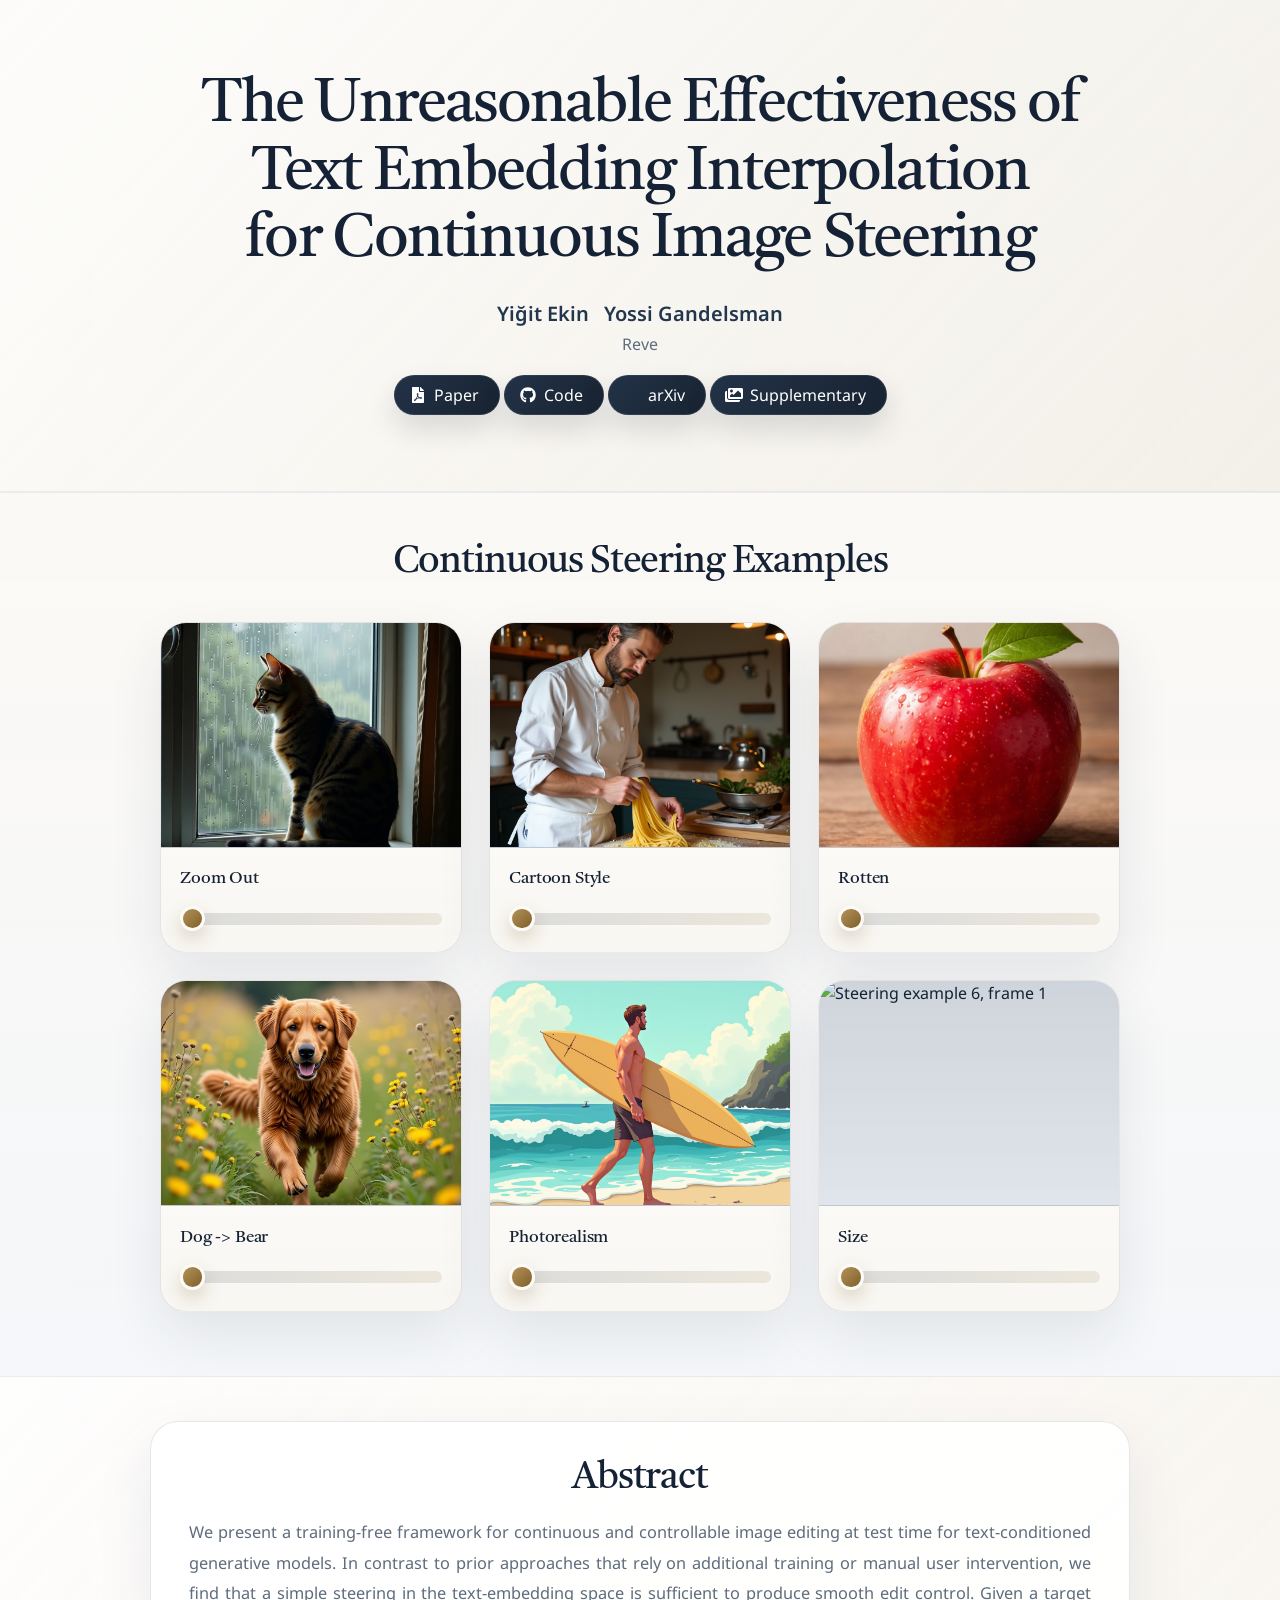
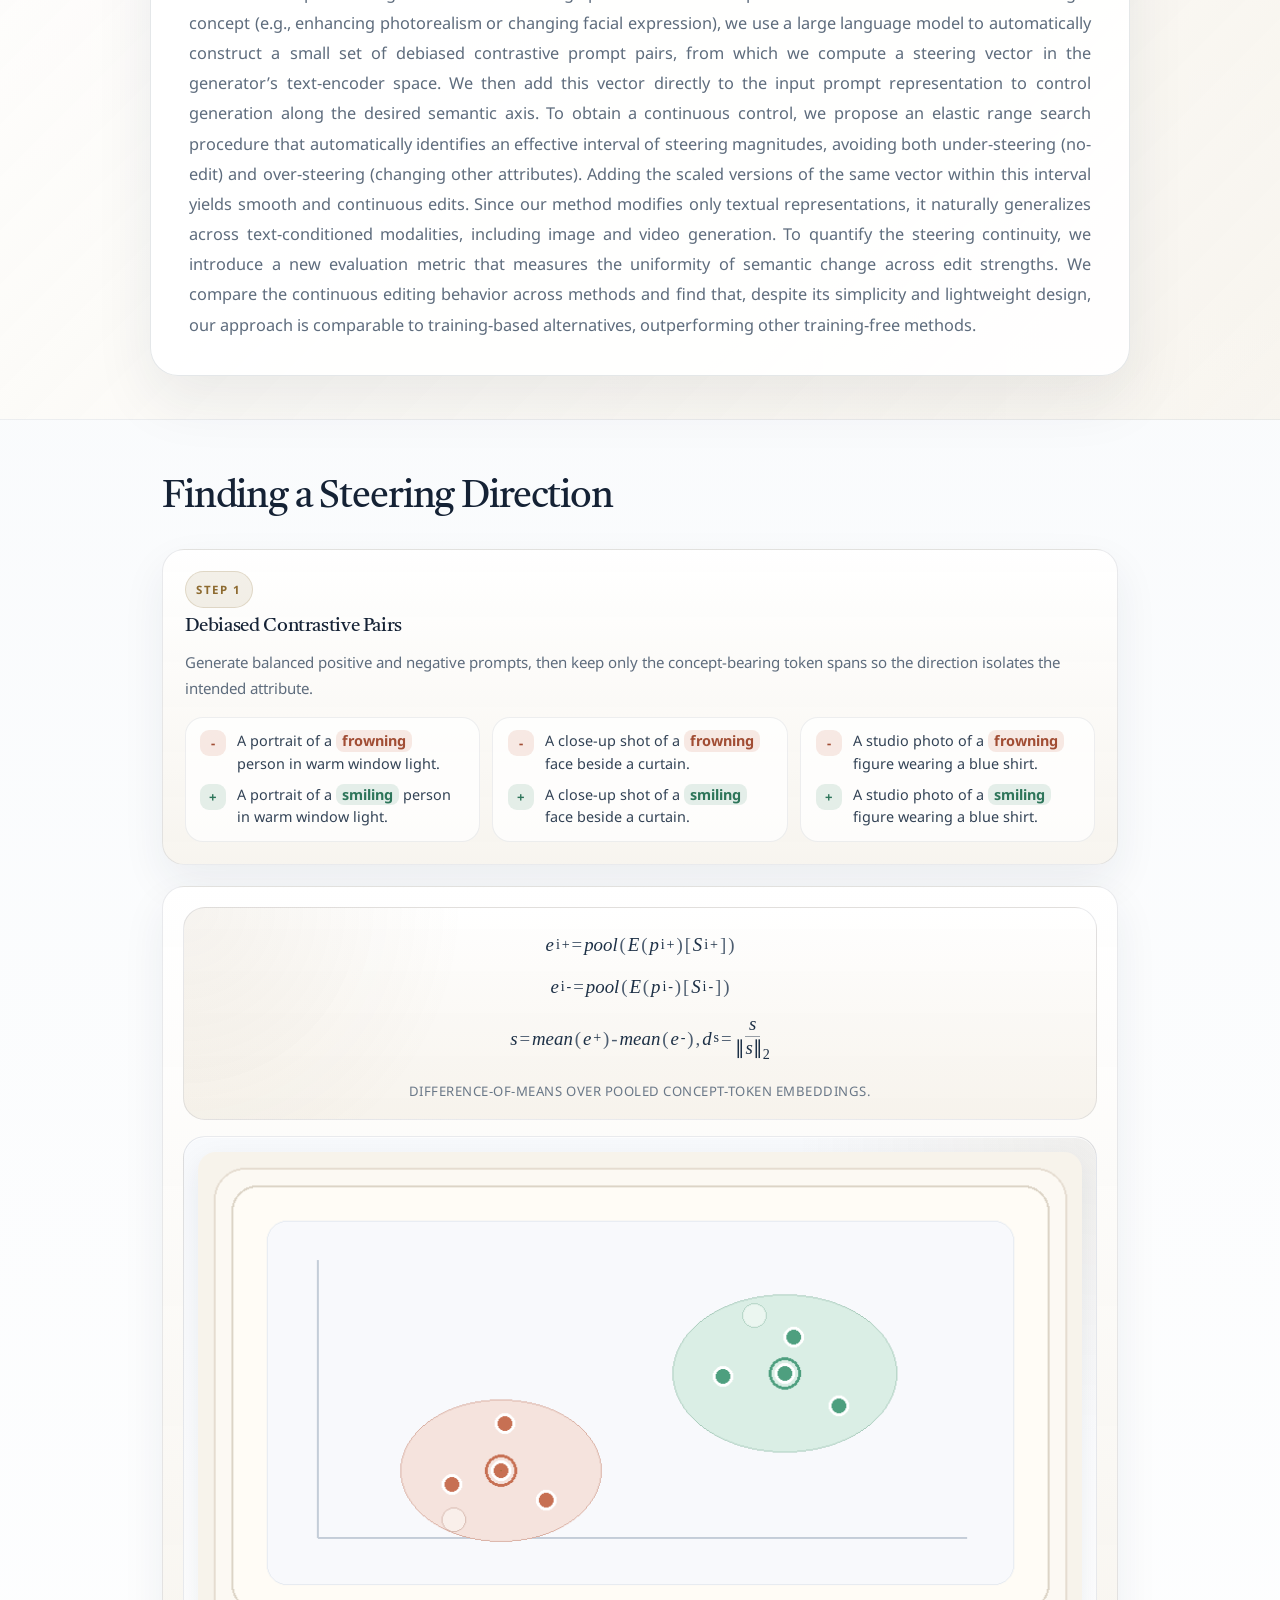
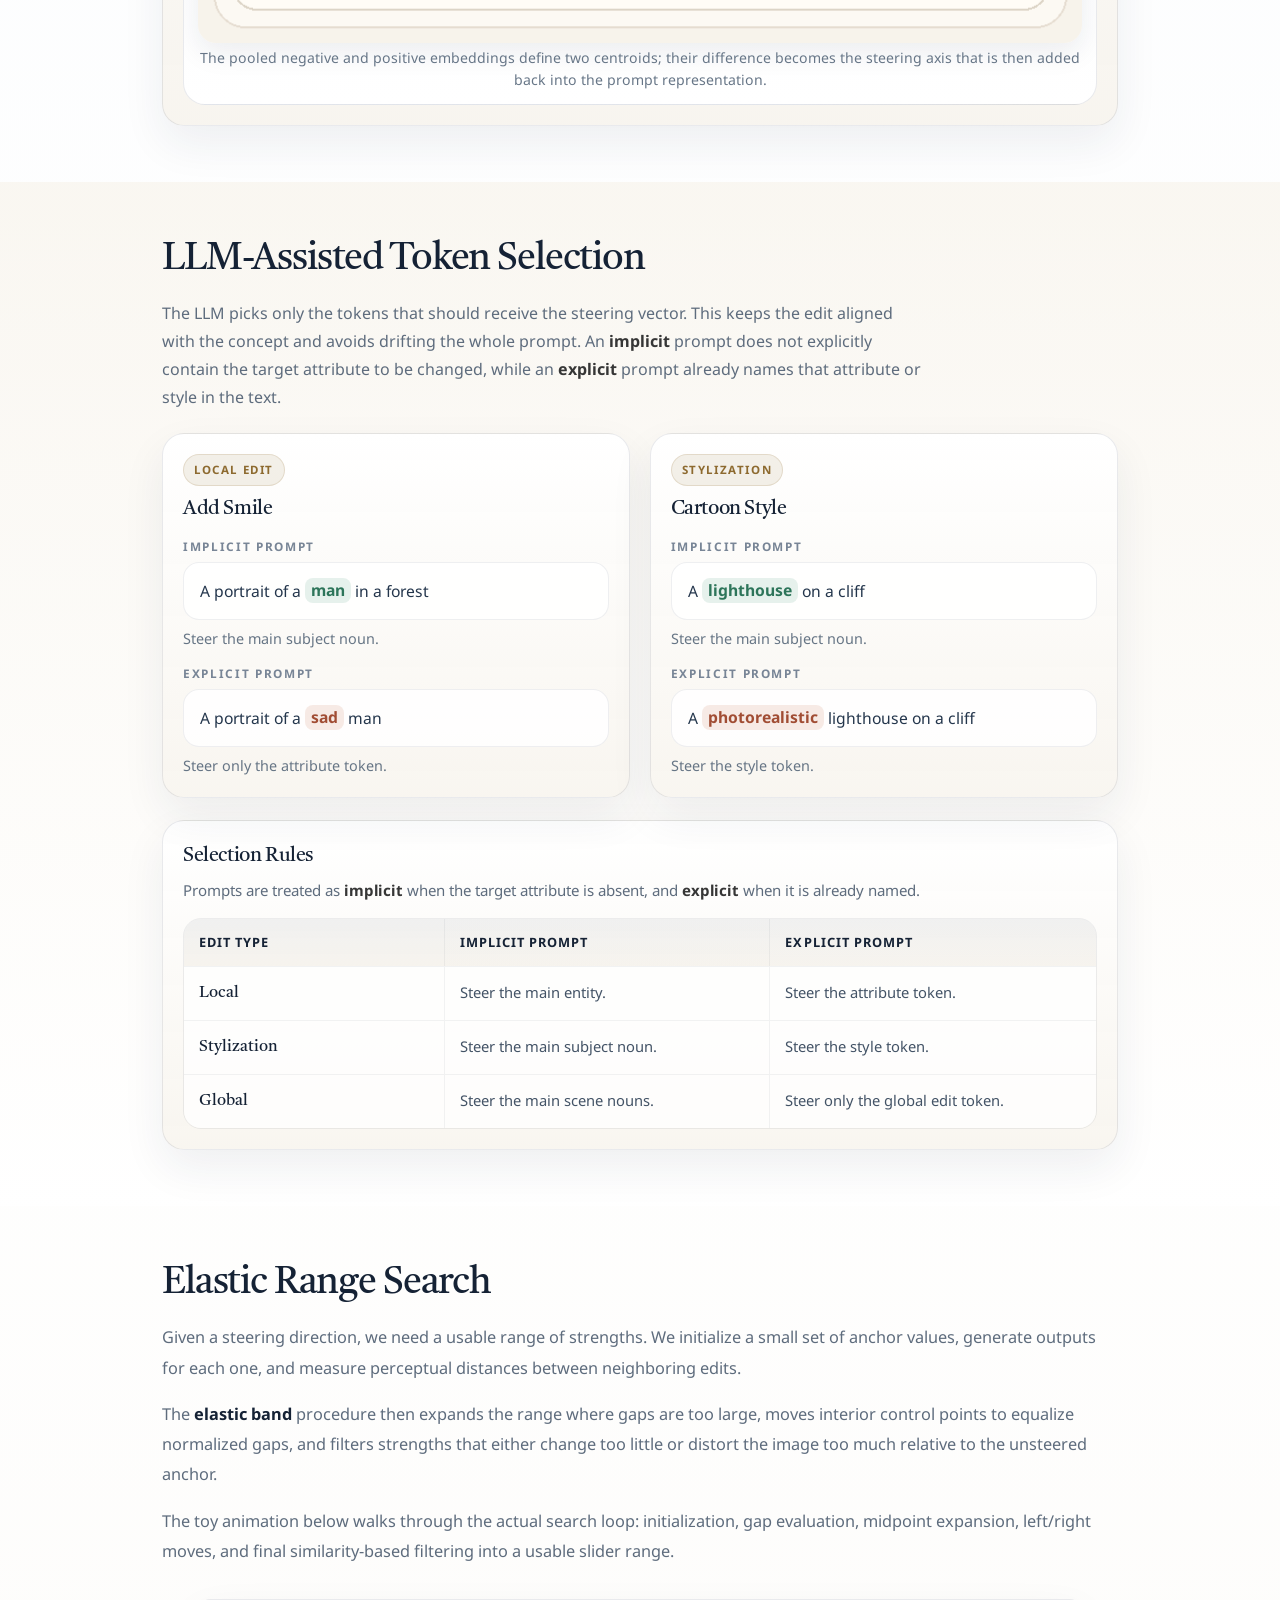
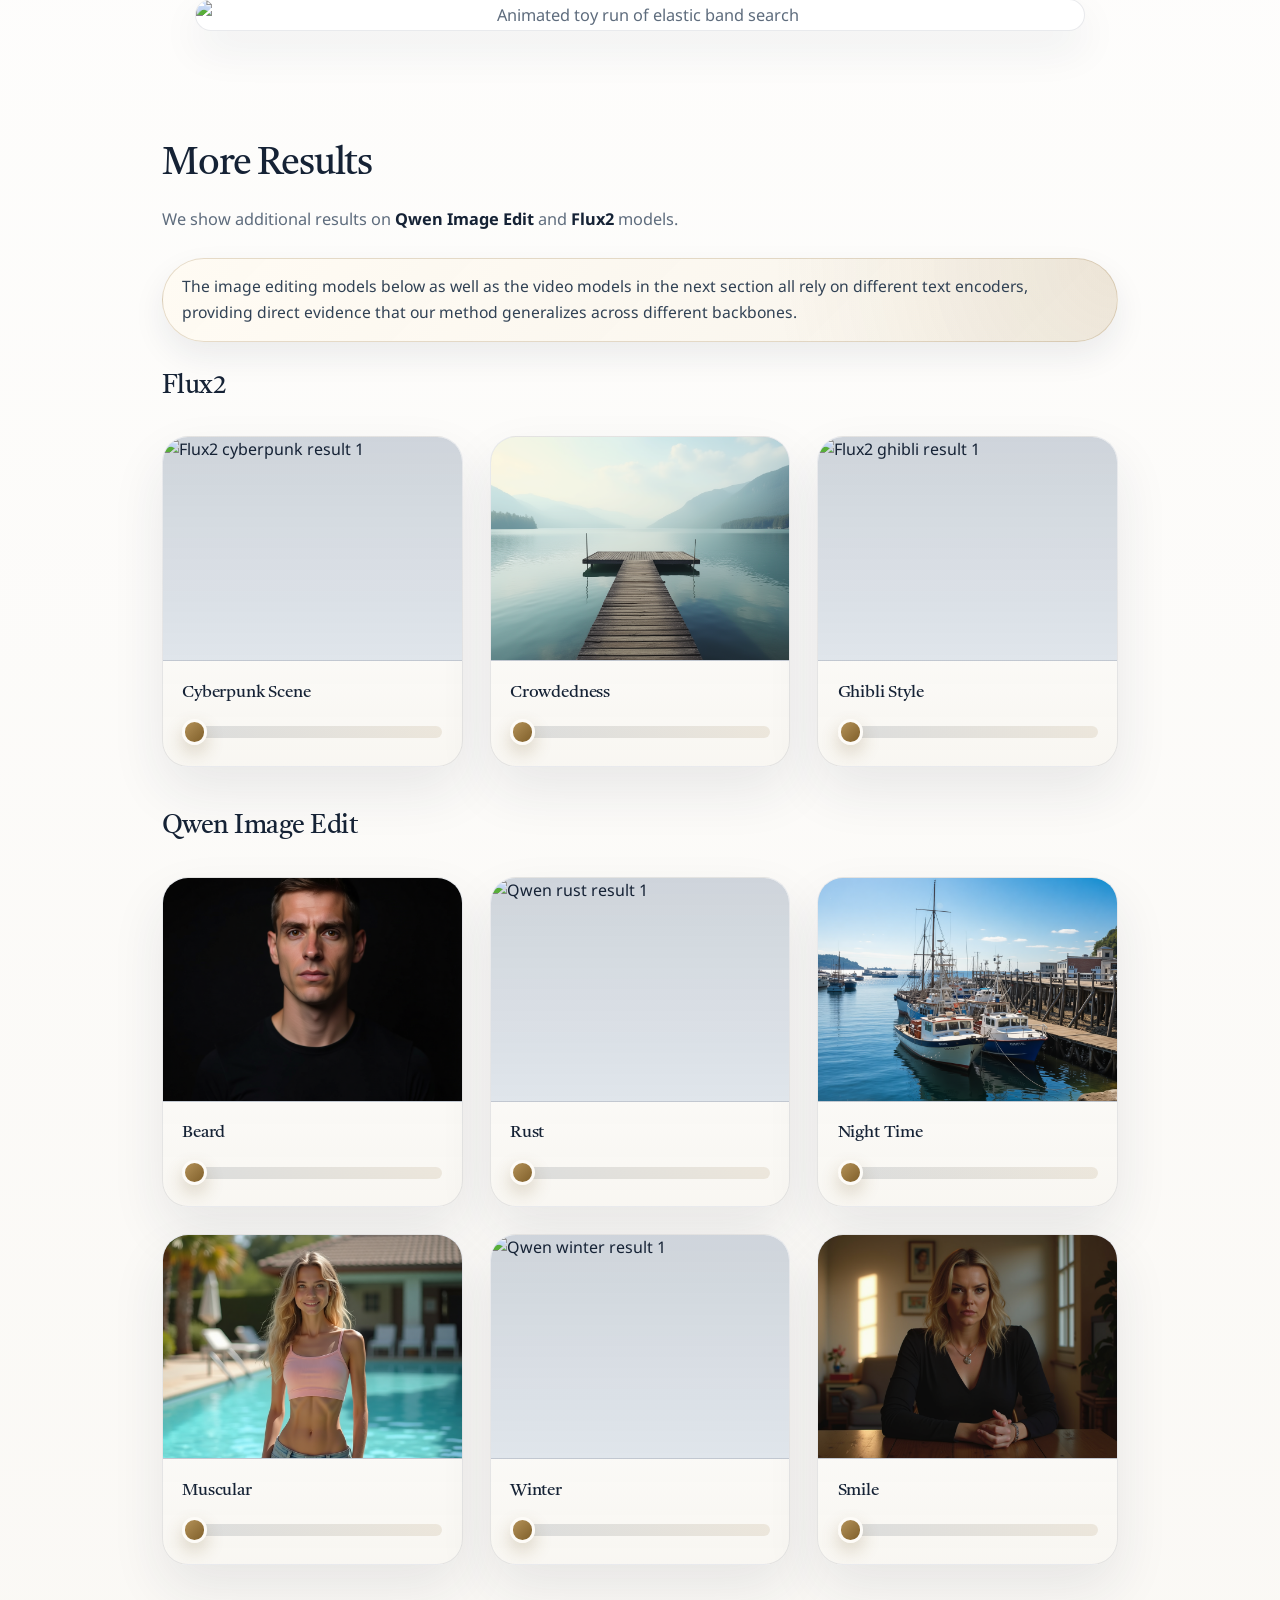
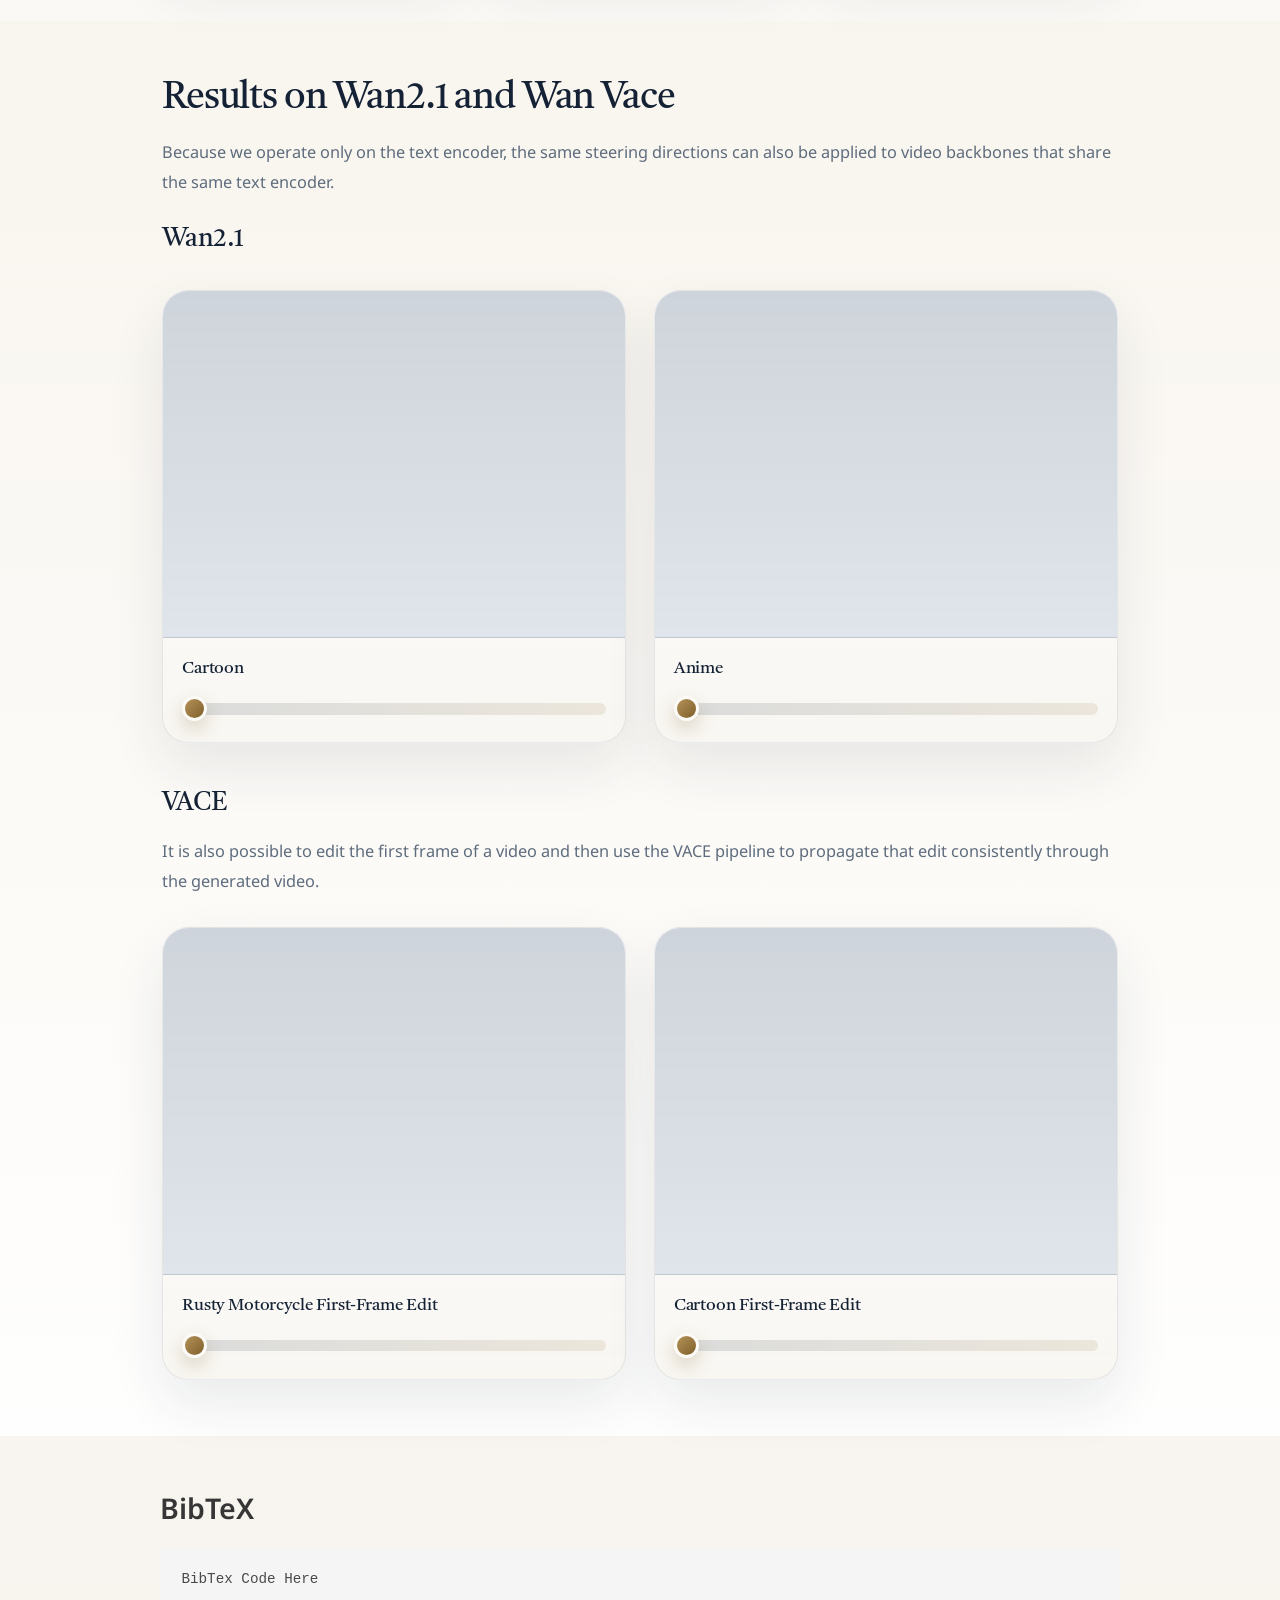
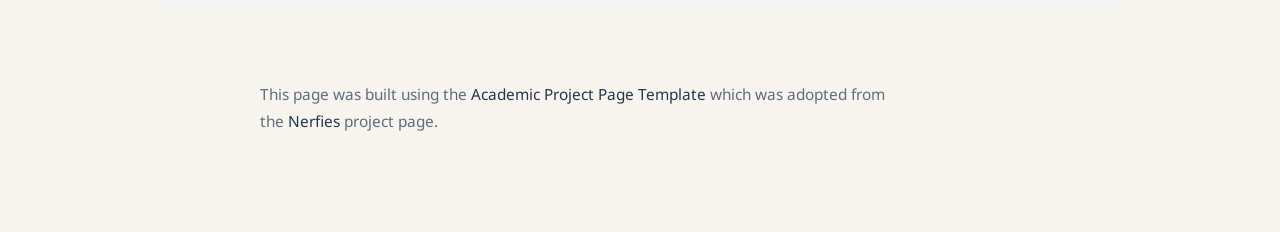
==== commit 5270d687: "add preload videos" ====
--- a/index.html
+++ b/index.html
@@ -137,12 +137,12 @@
     <div class="slider-grid">
       <article class="slider-card">
         <div class="slider-media" data-slider-gallery>
-          <img src="assets/qwen/zoom/0.png" alt="Steering example 1, frame 1">
-          <img src="assets/qwen/zoom/1.png" alt="Steering example 1, frame 2">
-          <img src="assets/qwen/zoom/2.png" alt="Steering example 1, frame 3">
-          <img src="assets/qwen/zoom/3.png" alt="Steering example 1, frame 4">
-          <img src="assets/qwen/zoom/4.png" alt="Steering example 1, frame 5">
-          <img src="assets/qwen/zoom/5.png" alt="Steering example 1, frame 6">
+          <img loading="lazy" decoding="async" src="./assets/qwen/zoom/0.png" alt="Steering example 1, frame 1">
+          <img loading="lazy" decoding="async" src="./assets/qwen/zoom/1.png" alt="Steering example 1, frame 2">
+          <img loading="lazy" decoding="async" src="./assets/qwen/zoom/2.png" alt="Steering example 1, frame 3">
+          <img loading="lazy" decoding="async" src="./assets/qwen/zoom/3.png" alt="Steering example 1, frame 4">
+          <img loading="lazy" decoding="async" src="./assets/qwen/zoom/4.png" alt="Steering example 1, frame 5">
+          <img loading="lazy" decoding="async" src="./assets/qwen/zoom/5.png" alt="Steering example 1, frame 6">
         </div>
         <div class="slider-card-body">
           <div class="slider-card-copy">
@@ -153,12 +153,12 @@
       </article>
       <article class="slider-card">
         <div class="slider-media" data-slider-gallery>
-          <img src="assets/qwen/cartoon/0.png" alt="Steering example 2, frame 1">
-          <img src="assets/qwen/cartoon/1.png" alt="Steering example 2, frame 2">
-          <img src="assets/qwen/cartoon/2.png" alt="Steering example 2, frame 3">
-          <img src="assets/qwen/cartoon/3.png" alt="Steering example 2, frame 4">
-          <img src="assets/qwen/cartoon/4.png" alt="Steering example 2, frame 5">
-          <img src="assets/qwen/cartoon/5.png" alt="Steering example 2, frame 6">
+          <img loading="lazy" decoding="async" src="./assets/qwen/cartoon/0.png" alt="Steering example 2, frame 1">
+          <img loading="lazy" decoding="async" src="./assets/qwen/cartoon/1.png" alt="Steering example 2, frame 2">
+          <img loading="lazy" decoding="async" src="./assets/qwen/cartoon/2.png" alt="Steering example 2, frame 3">
+          <img loading="lazy" decoding="async" src="./assets/qwen/cartoon/3.png" alt="Steering example 2, frame 4">
+          <img loading="lazy" decoding="async" src="./assets/qwen/cartoon/4.png" alt="Steering example 2, frame 5">
+          <img loading="lazy" decoding="async" src="./assets/qwen/cartoon/5.png" alt="Steering example 2, frame 6">
         </div>
         <div class="slider-card-body">
           <div class="slider-card-copy">
@@ -169,12 +169,12 @@
       </article>
       <article class="slider-card">
         <div class="slider-media" data-slider-gallery>
-          <img src="assets/qwen/rotten/0.png" alt="Steering example 3, frame 1">
-          <img src="assets/qwen/rotten/1.png" alt="Steering example 3, frame 2">
-          <img src="assets/qwen/rotten/2.png" alt="Steering example 3, frame 3">
-          <img src="assets/qwen/rotten/3.png" alt="Steering example 3, frame 4">
-          <img src="assets/qwen/rotten/4.png" alt="Steering example 3, frame 5">
-          <img src="assets/qwen/rotten/5.png" alt="Steering example 3, frame 6">
+          <img loading="lazy" decoding="async" src="./assets/qwen/rotten/0.png" alt="Steering example 3, frame 1">
+          <img loading="lazy" decoding="async" src="./assets/qwen/rotten/1.png" alt="Steering example 3, frame 2">
+          <img loading="lazy" decoding="async" src="./assets/qwen/rotten/2.png" alt="Steering example 3, frame 3">
+          <img loading="lazy" decoding="async" src="./assets/qwen/rotten/3.png" alt="Steering example 3, frame 4">
+          <img loading="lazy" decoding="async" src="./assets/qwen/rotten/4.png" alt="Steering example 3, frame 5">
+          <img loading="lazy" decoding="async" src="./assets/qwen/rotten/5.png" alt="Steering example 3, frame 6">
         </div>
         <div class="slider-card-body">
           <div class="slider-card-copy">
@@ -185,12 +185,12 @@
       </article>
       <article class="slider-card">
         <div class="slider-media" data-slider-gallery>
-          <img src="assets/qwen/dog-bear/0.png" alt="Steering example 4, frame 1">
-          <img src="assets/qwen/dog-bear/1.png" alt="Steering example 4, frame 2">
-          <img src="assets/qwen/dog-bear/2.png" alt="Steering example 4, frame 3">
-          <img src="assets/qwen/dog-bear/3.png" alt="Steering example 4, frame 4">
-          <img src="assets/qwen/dog-bear/4.png" alt="Steering example 4, frame 5">
-          <img src="assets/qwen/dog-bear/5.png" alt="Steering example 4, frame 6">
+          <img loading="lazy" decoding="async" src="./assets/qwen/dog-bear/0.png" alt="Steering example 4, frame 1">
+          <img loading="lazy" decoding="async" src="./assets/qwen/dog-bear/1.png" alt="Steering example 4, frame 2">
+          <img loading="lazy" decoding="async" src="./assets/qwen/dog-bear/2.png" alt="Steering example 4, frame 3">
+          <img loading="lazy" decoding="async" src="./assets/qwen/dog-bear/3.png" alt="Steering example 4, frame 4">
+          <img loading="lazy" decoding="async" src="./assets/qwen/dog-bear/4.png" alt="Steering example 4, frame 5">
+          <img loading="lazy" decoding="async" src="./assets/qwen/dog-bear/5.png" alt="Steering example 4, frame 6">
         </div>
         <div class="slider-card-body">
           <div class="slider-card-copy">
@@ -201,12 +201,12 @@
       </article>
       <article class="slider-card">
         <div class="slider-media" data-slider-gallery>
-          <img src="assets/qwen/photorealism/0.png" alt="Steering example 5, frame 1">
-          <img src="assets/qwen/photorealism/1.png" alt="Steering example 5, frame 2">
-          <img src="assets/qwen/photorealism/2.png" alt="Steering example 5, frame 3">
-          <img src="assets/qwen/photorealism/3.png" alt="Steering example 5, frame 4">
-          <img src="assets/qwen/photorealism/4.png" alt="Steering example 5, frame 5">
-          <img src="assets/qwen/photorealism/5.png" alt="Steering example 5, frame 6">
+          <img loading="lazy" decoding="async" src="./assets/qwen/photorealism/0.png" alt="Steering example 5, frame 1">
+          <img loading="lazy" decoding="async" src="./assets/qwen/photorealism/1.png" alt="Steering example 5, frame 2">
+          <img loading="lazy" decoding="async" src="./assets/qwen/photorealism/2.png" alt="Steering example 5, frame 3">
+          <img loading="lazy" decoding="async" src="./assets/qwen/photorealism/3.png" alt="Steering example 5, frame 4">
+          <img loading="lazy" decoding="async" src="./assets/qwen/photorealism/4.png" alt="Steering example 5, frame 5">
+          <img loading="lazy" decoding="async" src="./assets/qwen/photorealism/5.png" alt="Steering example 5, frame 6">
         </div>
         <div class="slider-card-body">
           <div class="slider-card-copy">
@@ -217,10 +217,10 @@
       </article>
       <article class="slider-card">
         <div class="slider-media" data-slider-gallery>
-          <img src="assets/qwen/size/0.png" alt="Steering example 6, frame 1">
-          <img src="assets/qwen/size/3.png" alt="Steering example 6, frame 4">
-          <img src="assets/qwen/size/4.png" alt="Steering example 6, frame 5">
-          <img src="assets/qwen/size/5.png" alt="Steering example 6, frame 6">
+          <img loading="lazy" decoding="async" src="./assets/qwen/size/0.png" alt="Steering example 6, frame 1">
+          <img loading="lazy" decoding="async" src="./assets/qwen/size/3.png" alt="Steering example 6, frame 4">
+          <img loading="lazy" decoding="async" src="./assets/qwen/size/4.png" alt="Steering example 6, frame 5">
+          <img loading="lazy" decoding="async" src="./assets/qwen/size/5.png" alt="Steering example 6, frame 6">
         </div>
         <div class="slider-card-body">
           <div class="slider-card-copy">
@@ -341,7 +341,7 @@
                 <p class="steering-formula-caption">Difference-of-means over pooled concept-token embeddings.</p>
               </div>
               <div class="steering-chart-wrap">
-                <img class="steering-chart-gif" src="assets/generated/steering_vector_demo.gif" alt="Animated demonstration of difference-of-means steering and prompt-space application">
+                <img loading="lazy" decoding="async" class="steering-chart-gif" src="./assets/generated/steering_vector_demo.gif" alt="Animated demonstration of difference-of-means steering and prompt-space application">
                 <div class="steering-chart-note">
                   The pooled negative and positive embeddings define two centroids; their difference becomes the steering axis that is then added back into the prompt representation.
                 </div>
@@ -461,7 +461,7 @@
             expansion, left/right moves, and final similarity-based filtering into a usable slider range.
           </p>
           <figure class="method-figure">
-            <img src="assets/generated/elastic_band_demo.gif" alt="Animated toy run of elastic band search">
+            <img loading="lazy" decoding="async" src="./assets/generated/elastic_band_demo.gif" alt="Animated toy run of elastic band search">
           </figure>
         </div>
       </div>
@@ -490,12 +490,12 @@
           <div class="slider-grid results-slider-grid">
             <article class="slider-card">
               <div class="slider-media" data-slider-gallery>
-                <img src="assets/flux2/cyberpunk/0.png" alt="Flux2 cyberpunk result 1">
-                <img src="assets/flux2/cyberpunk/1.png" alt="Flux2 cyberpunk result 2">
-                <img src="assets/flux2/cyberpunk/2.png" alt="Flux2 cyberpunk result 3">
-                <img src="assets/flux2/cyberpunk/3.png" alt="Flux2 cyberpunk result 4">
-                <img src="assets/flux2/cyberpunk/4.png" alt="Flux2 cyberpunk result 5">
-                <img src="assets/flux2/cyberpunk/5.png" alt="Flux2 cyberpunk result 6">
+                <img loading="lazy" decoding="async" src="./assets/flux2/cyberpunk/0.png" alt="Flux2 cyberpunk result 1">
+                <img loading="lazy" decoding="async" src="./assets/flux2/cyberpunk/1.png" alt="Flux2 cyberpunk result 2">
+                <img loading="lazy" decoding="async" src="./assets/flux2/cyberpunk/2.png" alt="Flux2 cyberpunk result 3">
+                <img loading="lazy" decoding="async" src="./assets/flux2/cyberpunk/3.png" alt="Flux2 cyberpunk result 4">
+                <img loading="lazy" decoding="async" src="./assets/flux2/cyberpunk/4.png" alt="Flux2 cyberpunk result 5">
+                <img loading="lazy" decoding="async" src="./assets/flux2/cyberpunk/5.png" alt="Flux2 cyberpunk result 6">
               </div>
               <div class="slider-card-body">
                 <div class="slider-card-copy">
@@ -506,12 +506,12 @@
             </article>
             <article class="slider-card">
               <div class="slider-media" data-slider-gallery>
-                <img src="assets/flux2/crowded/0.png" alt="Flux2 crowded result 1">
-                <img src="assets/flux2/crowded/1.png" alt="Flux2 crowded result 2">
-                <img src="assets/flux2/crowded/2.png" alt="Flux2 crowded result 3">
-                <img src="assets/flux2/crowded/3.png" alt="Flux2 crowded result 4">
-                <img src="assets/flux2/crowded/4.png" alt="Flux2 crowded result 5">
-                <img src="assets/flux2/crowded/5.png" alt="Flux2 crowded result 6">
+                <img loading="lazy" decoding="async" src="./assets/flux2/crowded/0.png" alt="Flux2 crowded result 1">
+                <img loading="lazy" decoding="async" src="./assets/flux2/crowded/1.png" alt="Flux2 crowded result 2">
+                <img loading="lazy" decoding="async" src="./assets/flux2/crowded/2.png" alt="Flux2 crowded result 3">
+                <img loading="lazy" decoding="async" src="./assets/flux2/crowded/3.png" alt="Flux2 crowded result 4">
+                <img loading="lazy" decoding="async" src="./assets/flux2/crowded/4.png" alt="Flux2 crowded result 5">
+                <img loading="lazy" decoding="async" src="./assets/flux2/crowded/5.png" alt="Flux2 crowded result 6">
               </div>
               <div class="slider-card-body">
                 <div class="slider-card-copy">
@@ -522,12 +522,12 @@
             </article>
             <article class="slider-card">
               <div class="slider-media" data-slider-gallery>
-                <img src="assets/flux2/ghibli/0.png" alt="Flux2 ghibli result 1">
-                <img src="assets/flux2/ghibli/1.png" alt="Flux2 ghibli result 2">
-                <img src="assets/flux2/ghibli/2.png" alt="Flux2 ghibli result 3">
-                <img src="assets/flux2/ghibli/3.png" alt="Flux2 ghibli result 4">
-                <img src="assets/flux2/ghibli/4.png" alt="Flux2 ghibli result 5">
-                <img src="assets/flux2/ghibli/5.png" alt="Flux2 ghibli result 6">
+                <img loading="lazy" decoding="async" src="./assets/flux2/ghibli/0.png" alt="Flux2 ghibli result 1">
+                <img loading="lazy" decoding="async" src="./assets/flux2/ghibli/1.png" alt="Flux2 ghibli result 2">
+                <img loading="lazy" decoding="async" src="./assets/flux2/ghibli/2.png" alt="Flux2 ghibli result 3">
+                <img loading="lazy" decoding="async" src="./assets/flux2/ghibli/3.png" alt="Flux2 ghibli result 4">
+                <img loading="lazy" decoding="async" src="./assets/flux2/ghibli/4.png" alt="Flux2 ghibli result 5">
+                <img loading="lazy" decoding="async" src="./assets/flux2/ghibli/5.png" alt="Flux2 ghibli result 6">
               </div>
               <div class="slider-card-body">
                 <div class="slider-card-copy">
@@ -544,12 +544,12 @@
           <div class="slider-grid results-slider-grid">
             <article class="slider-card">
               <div class="slider-media" data-slider-gallery>
-                <img src="assets/qwen/beard/0.png" alt="Qwen beard result 1">
-                <img src="assets/qwen/beard/1.png" alt="Qwen beard result 2">
-                <img src="assets/qwen/beard/2.png" alt="Qwen beard result 3">
-                <img src="assets/qwen/beard/3.png" alt="Qwen beard result 4">
-                <img src="assets/qwen/beard/4.png" alt="Qwen beard result 5">
-                <img src="assets/qwen/beard/5.png" alt="Qwen beard result 6">
+                <img loading="lazy" decoding="async" src="./assets/qwen/beard/0.png" alt="Qwen beard result 1">
+                <img loading="lazy" decoding="async" src="./assets/qwen/beard/1.png" alt="Qwen beard result 2">
+                <img loading="lazy" decoding="async" src="./assets/qwen/beard/2.png" alt="Qwen beard result 3">
+                <img loading="lazy" decoding="async" src="./assets/qwen/beard/3.png" alt="Qwen beard result 4">
+                <img loading="lazy" decoding="async" src="./assets/qwen/beard/4.png" alt="Qwen beard result 5">
+                <img loading="lazy" decoding="async" src="./assets/qwen/beard/5.png" alt="Qwen beard result 6">
               </div>
               <div class="slider-card-body">
                 <div class="slider-card-copy">
@@ -560,11 +560,11 @@
             </article>
             <article class="slider-card">
               <div class="slider-media" data-slider-gallery>
-                <img src="assets/qwen/rust/0.png" alt="Qwen rust result 1">
-                <img src="assets/qwen/rust/1.png" alt="Qwen rust result 2">
-                <img src="assets/qwen/rust/2.png" alt="Qwen rust result 3">
-                <img src="assets/qwen/rust/3.png" alt="Qwen rust result 4">
-                <img src="assets/qwen/rust/4.png" alt="Qwen rust result 5">
+                <img loading="lazy" decoding="async" src="./assets/qwen/rust/0.png" alt="Qwen rust result 1">
+                <img loading="lazy" decoding="async" src="./assets/qwen/rust/1.png" alt="Qwen rust result 2">
+                <img loading="lazy" decoding="async" src="./assets/qwen/rust/2.png" alt="Qwen rust result 3">
+                <img loading="lazy" decoding="async" src="./assets/qwen/rust/3.png" alt="Qwen rust result 4">
+                <img loading="lazy" decoding="async" src="./assets/qwen/rust/4.png" alt="Qwen rust result 5">
               </div>
               <div class="slider-card-body">
                 <div class="slider-card-copy">
@@ -575,12 +575,12 @@
             </article>
             <article class="slider-card">
               <div class="slider-media" data-slider-gallery>
-                <img src="assets/qwen/night_time/0.png" alt="Qwen night time result 1">
-                <img src="assets/qwen/night_time/1.png" alt="Qwen night time result 2">
-                <img src="assets/qwen/night_time/2.png" alt="Qwen night time result 3">
-                <img src="assets/qwen/night_time/3.png" alt="Qwen night time result 4">
-                <img src="assets/qwen/night_time/4.png" alt="Qwen night time result 5">
-                <img src="assets/qwen/night_time/5.png" alt="Qwen night time result 6">
+                <img loading="lazy" decoding="async" src="./assets/qwen/night_time/0.png" alt="Qwen night time result 1">
+                <img loading="lazy" decoding="async" src="./assets/qwen/night_time/1.png" alt="Qwen night time result 2">
+                <img loading="lazy" decoding="async" src="./assets/qwen/night_time/2.png" alt="Qwen night time result 3">
+                <img loading="lazy" decoding="async" src="./assets/qwen/night_time/3.png" alt="Qwen night time result 4">
+                <img loading="lazy" decoding="async" src="./assets/qwen/night_time/4.png" alt="Qwen night time result 5">
+                <img loading="lazy" decoding="async" src="./assets/qwen/night_time/5.png" alt="Qwen night time result 6">
               </div>
               <div class="slider-card-body">
                 <div class="slider-card-copy">
@@ -591,12 +591,12 @@
             </article>
             <article class="slider-card">
               <div class="slider-media" data-slider-gallery>
-                <img src="assets/qwen/skinny/5.png" alt="Qwen skinny result 6">
-                <img src="assets/qwen/skinny/4.png" alt="Qwen skinny result 5">
-                <img src="assets/qwen/skinny/3.png" alt="Qwen skinny result 4">
-                <img src="assets/qwen/skinny/2.png" alt="Qwen skinny result 3">
-                <img src="assets/qwen/skinny/1.png" alt="Qwen skinny result 2">
-                <img src="assets/qwen/skinny/0.png" alt="Qwen skinny result 1">
+                <img loading="lazy" decoding="async" src="./assets/qwen/skinny/5.png" alt="Qwen skinny result 6">
+                <img loading="lazy" decoding="async" src="./assets/qwen/skinny/4.png" alt="Qwen skinny result 5">
+                <img loading="lazy" decoding="async" src="./assets/qwen/skinny/3.png" alt="Qwen skinny result 4">
+                <img loading="lazy" decoding="async" src="./assets/qwen/skinny/2.png" alt="Qwen skinny result 3">
+                <img loading="lazy" decoding="async" src="./assets/qwen/skinny/1.png" alt="Qwen skinny result 2">
+                <img loading="lazy" decoding="async" src="./assets/qwen/skinny/0.png" alt="Qwen skinny result 1">
               </div>
               <div class="slider-card-body">
                 <div class="slider-card-copy">
@@ -607,12 +607,12 @@
             </article>
             <article class="slider-card">
               <div class="slider-media" data-slider-gallery>
-                <img src="assets/qwen/winter/0.png" alt="Qwen winter result 1">
-                <img src="assets/qwen/winter/4.png" alt="Qwen winter result 5">
-                <img src="assets/qwen/winter/1.png" alt="Qwen winter result 2">
-                <img src="assets/qwen/winter/2.png" alt="Qwen winter result 3">
-                <img src="assets/qwen/winter/3.png" alt="Qwen winter result 4">
-                <img src="assets/qwen/winter/5.png" alt="Qwen winter result 6">
+                <img loading="lazy" decoding="async" src="./assets/qwen/winter/0.png" alt="Qwen winter result 1">
+                <img loading="lazy" decoding="async" src="./assets/qwen/winter/4.png" alt="Qwen winter result 5">
+                <img loading="lazy" decoding="async" src="./assets/qwen/winter/1.png" alt="Qwen winter result 2">
+                <img loading="lazy" decoding="async" src="./assets/qwen/winter/2.png" alt="Qwen winter result 3">
+                <img loading="lazy" decoding="async" src="./assets/qwen/winter/3.png" alt="Qwen winter result 4">
+                <img loading="lazy" decoding="async" src="./assets/qwen/winter/5.png" alt="Qwen winter result 6">
               </div>
               <div class="slider-card-body">
                 <div class="slider-card-copy">
@@ -623,12 +623,12 @@
             </article>
             <article class="slider-card">
               <div class="slider-media" data-slider-gallery>
-                <img src="assets/qwen/smile/0.png" alt="Qwen smile result 1">
-                <img src="assets/qwen/smile/1.png" alt="Qwen smile result 2">
-                <img src="assets/qwen/smile/2.png" alt="Qwen smile result 3">
-                <img src="assets/qwen/smile/3.png" alt="Qwen smile result 4">
-                <img src="assets/qwen/smile/4.png" alt="Qwen smile result 5">
-                <img src="assets/qwen/smile/5.png" alt="Qwen smile result 6">
+                <img loading="lazy" decoding="async" src="./assets/qwen/smile/0.png" alt="Qwen smile result 1">
+                <img loading="lazy" decoding="async" src="./assets/qwen/smile/1.png" alt="Qwen smile result 2">
+                <img loading="lazy" decoding="async" src="./assets/qwen/smile/2.png" alt="Qwen smile result 3">
+                <img loading="lazy" decoding="async" src="./assets/qwen/smile/3.png" alt="Qwen smile result 4">
+                <img loading="lazy" decoding="async" src="./assets/qwen/smile/4.png" alt="Qwen smile result 5">
+                <img loading="lazy" decoding="async" src="./assets/qwen/smile/5.png" alt="Qwen smile result 6">
               </div>
               <div class="slider-card-body">
                 <div class="slider-card-copy">
@@ -650,7 +650,6 @@
     <div class="columns is-centered">
       <div class="column is-four-fifths">
         <h2 class="title is-3">Results on Wan2.1 and Wan Vace</h2>
-        <p class="has-text-danger is-size-6 mb-3">Warning: for fast loading, videos are resized, so there may be some jitteriness in the videos.</p>
         <div class="content">
           <p>
             Because we operate only on the text encoder, the same steering directions can also be applied to video
@@ -662,17 +661,17 @@
           <div class="slider-grid results-slider-grid two-up-results">
             <article class="slider-card">
               <div class="slider-media" data-slider-gallery>
-                <video muted loop playsinline preload="metadata">
-                  <source src="assets/wan2-1/cartoon/0.mp4" type="video/mp4">
-                </video>
-                <video muted loop playsinline preload="metadata">
-                  <source src="assets/wan2-1/cartoon/1.mp4" type="video/mp4">
-                </video>
-                <video muted loop playsinline preload="metadata">
-                  <source src="assets/wan2-1/cartoon/2.mp4" type="video/mp4">
-                </video>
-                <video muted loop playsinline preload="metadata">
-                  <source src="assets/wan2-1/cartoon/3.mp4" type="video/mp4">
+                <video muted loop playsinline preload="auto">
+                  <source src="./assets/wan2-1/cartoon/0.mp4" type="video/mp4">
+                </video>
+                <video muted loop playsinline preload="auto">
+                  <source src="./assets/wan2-1/cartoon/1.mp4" type="video/mp4">
+                </video>
+                <video muted loop playsinline preload="auto">
+                  <source src="./assets/wan2-1/cartoon/2.mp4" type="video/mp4">
+                </video>
+                <video muted loop playsinline preload="auto">
+                  <source src="./assets/wan2-1/cartoon/3.mp4" type="video/mp4">
                 </video>
               </div>
               <div class="slider-card-body">
@@ -684,17 +683,17 @@
             </article>
             <article class="slider-card">
               <div class="slider-media" data-slider-gallery>
-                <video muted loop playsinline preload="metadata">
-                  <source src="assets/wan2-1/anime_main/0.mp4" type="video/mp4">
-                </video>
-                <video muted loop playsinline preload="metadata">
-                  <source src="assets/wan2-1/anime_main/1.mp4" type="video/mp4">
-                </video>
-                <video muted loop playsinline preload="metadata">
-                  <source src="assets/wan2-1/anime_main/2.mp4" type="video/mp4">
-                </video>
-                <video muted loop playsinline preload="metadata">
-                  <source src="assets/wan2-1/anime_main/3.mp4" type="video/mp4">
+                <video muted loop playsinline preload="auto">
+                  <source src="./assets/wan2-1/anime_main/0.mp4" type="video/mp4">
+                </video>
+                <video muted loop playsinline preload="auto">
+                  <source src="./assets/wan2-1/anime_main/1.mp4" type="video/mp4">
+                </video>
+                <video muted loop playsinline preload="auto">
+                  <source src="./assets/wan2-1/anime_main/2.mp4" type="video/mp4">
+                </video>
+                <video muted loop playsinline preload="auto">
+                  <source src="./assets/wan2-1/anime_main/3.mp4" type="video/mp4">
                 </video>
               </div>
               <div class="slider-card-body">
@@ -717,17 +716,17 @@
           <div class="slider-grid results-slider-grid two-up-results">
             <article class="slider-card">
               <div class="slider-media" data-slider-gallery>
-                <video muted loop playsinline preload="metadata">
-                  <source src="assets/wan-vace-first-frame-edit/rusty/0.mp4" type="video/mp4">
-                </video>
-                <video muted loop playsinline preload="metadata">
-                  <source src="assets/wan-vace-first-frame-edit/rusty/1.mp4" type="video/mp4">
-                </video>
-                <video muted loop playsinline preload="metadata">
-                  <source src="assets/wan-vace-first-frame-edit/rusty/2.mp4" type="video/mp4">
-                </video>
-                <video muted loop playsinline preload="metadata">
-                  <source src="assets/wan-vace-first-frame-edit/rusty/3.mp4" type="video/mp4">
+                <video muted loop playsinline preload="auto">
+                  <source src="./assets/wan-vace-first-frame-edit/rusty/0.mp4" type="video/mp4">
+                </video>
+                <video muted loop playsinline preload="auto">
+                  <source src="./assets/wan-vace-first-frame-edit/rusty/1.mp4" type="video/mp4">
+                </video>
+                <video muted loop playsinline preload="auto">
+                  <source src="./assets/wan-vace-first-frame-edit/rusty/2.mp4" type="video/mp4">
+                </video>
+                <video muted loop playsinline preload="auto">
+                  <source src="./assets/wan-vace-first-frame-edit/rusty/3.mp4" type="video/mp4">
                 </video>
               </div>
               <div class="slider-card-body">
@@ -739,17 +738,17 @@
             </article>
             <article class="slider-card">
               <div class="slider-media" data-slider-gallery>
-                <video muted loop playsinline preload="metadata">
-                  <source src="assets/wan-vace-first-frame-edit/cartoon/0.mp4" type="video/mp4">
-                </video>
-                <video muted loop playsinline preload="metadata">
-                  <source src="assets/wan-vace-first-frame-edit/cartoon/1.mp4" type="video/mp4">
-                </video>
-                <video muted loop playsinline preload="metadata">
-                  <source src="assets/wan-vace-first-frame-edit/cartoon/2.mp4" type="video/mp4">
-                </video>
-                <video muted loop playsinline preload="metadata">
-                  <source src="assets/wan-vace-first-frame-edit/cartoon/3.mp4" type="video/mp4">
+                <video muted loop playsinline preload="auto">
+                  <source src="./assets/wan-vace-first-frame-edit/cartoon/0.mp4" type="video/mp4">
+                </video>
+                <video muted loop playsinline preload="auto">
+                  <source src="./assets/wan-vace-first-frame-edit/cartoon/1.mp4" type="video/mp4">
+                </video>
+                <video muted loop playsinline preload="auto">
+                  <source src="./assets/wan-vace-first-frame-edit/cartoon/2.mp4" type="video/mp4">
+                </video>
+                <video muted loop playsinline preload="auto">
+                  <source src="./assets/wan-vace-first-frame-edit/cartoon/3.mp4" type="video/mp4">
                 </video>
               </div>
               <div class="slider-card-body">
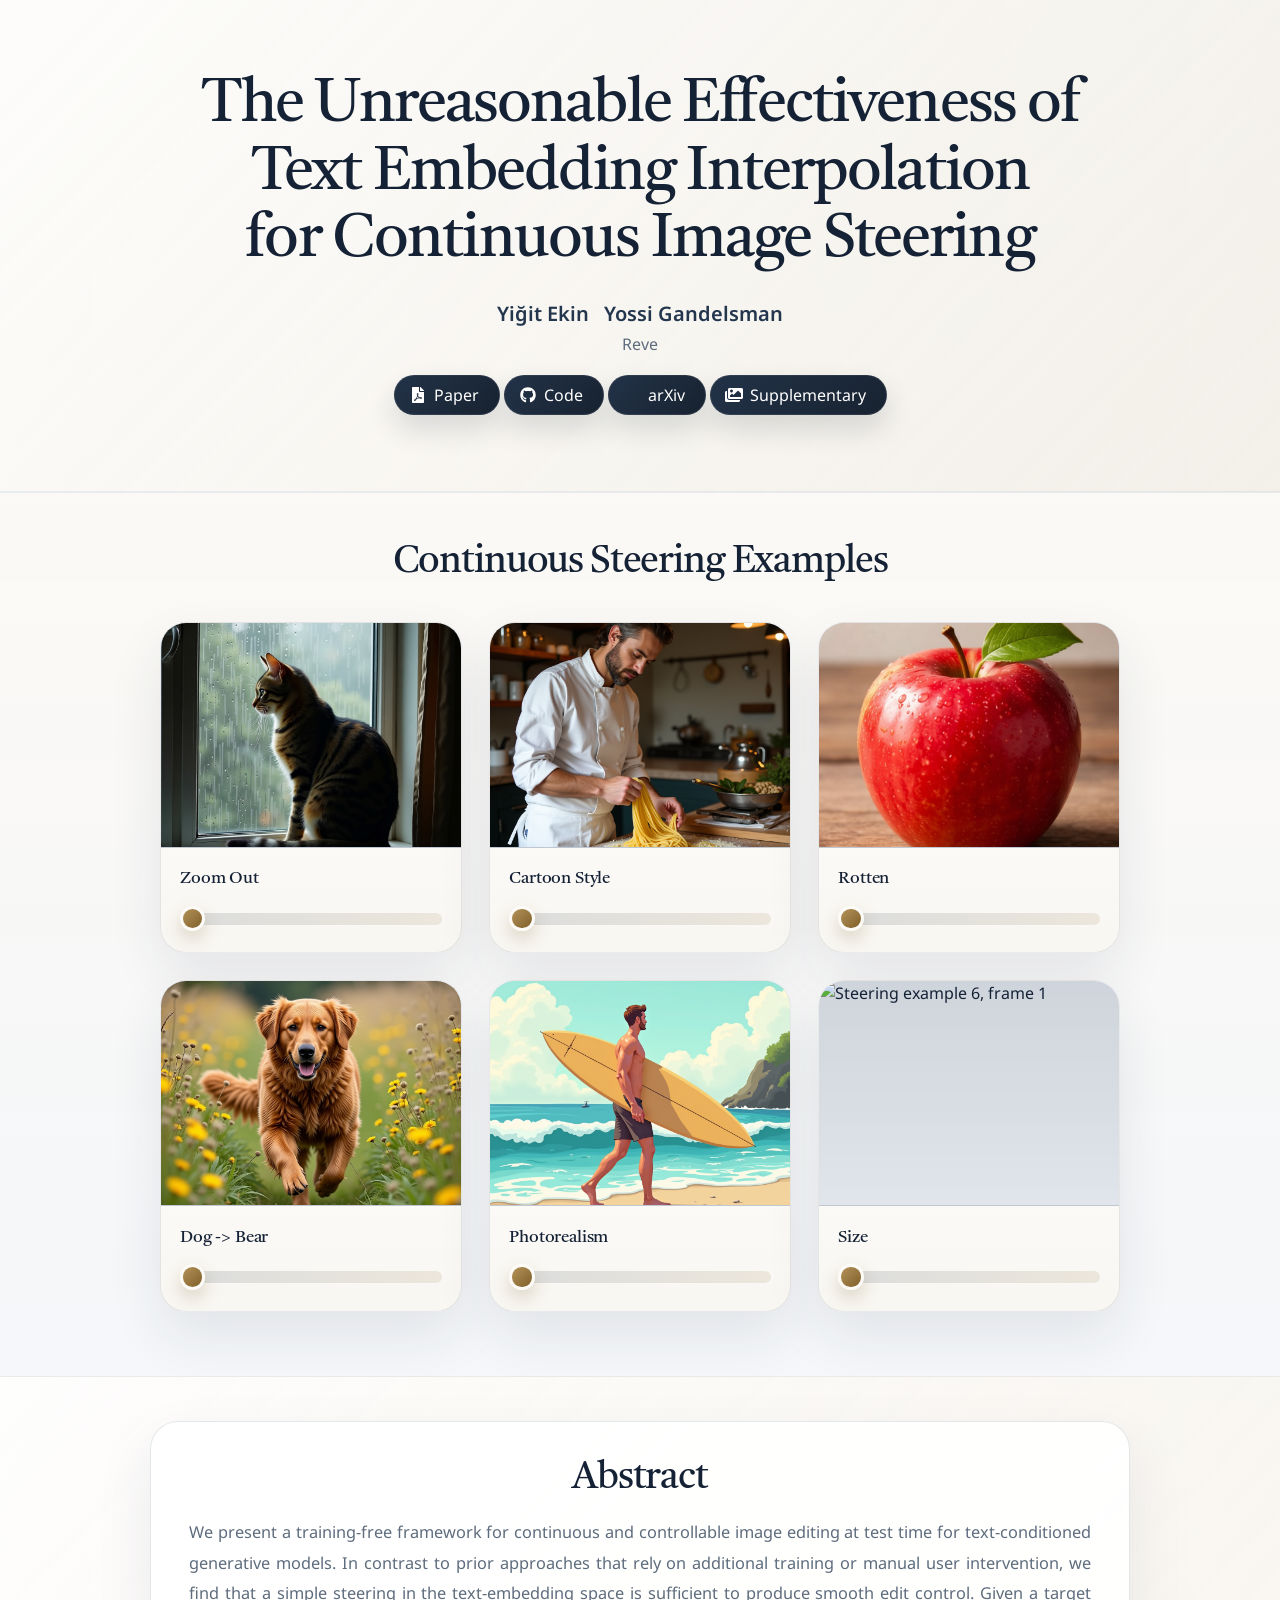
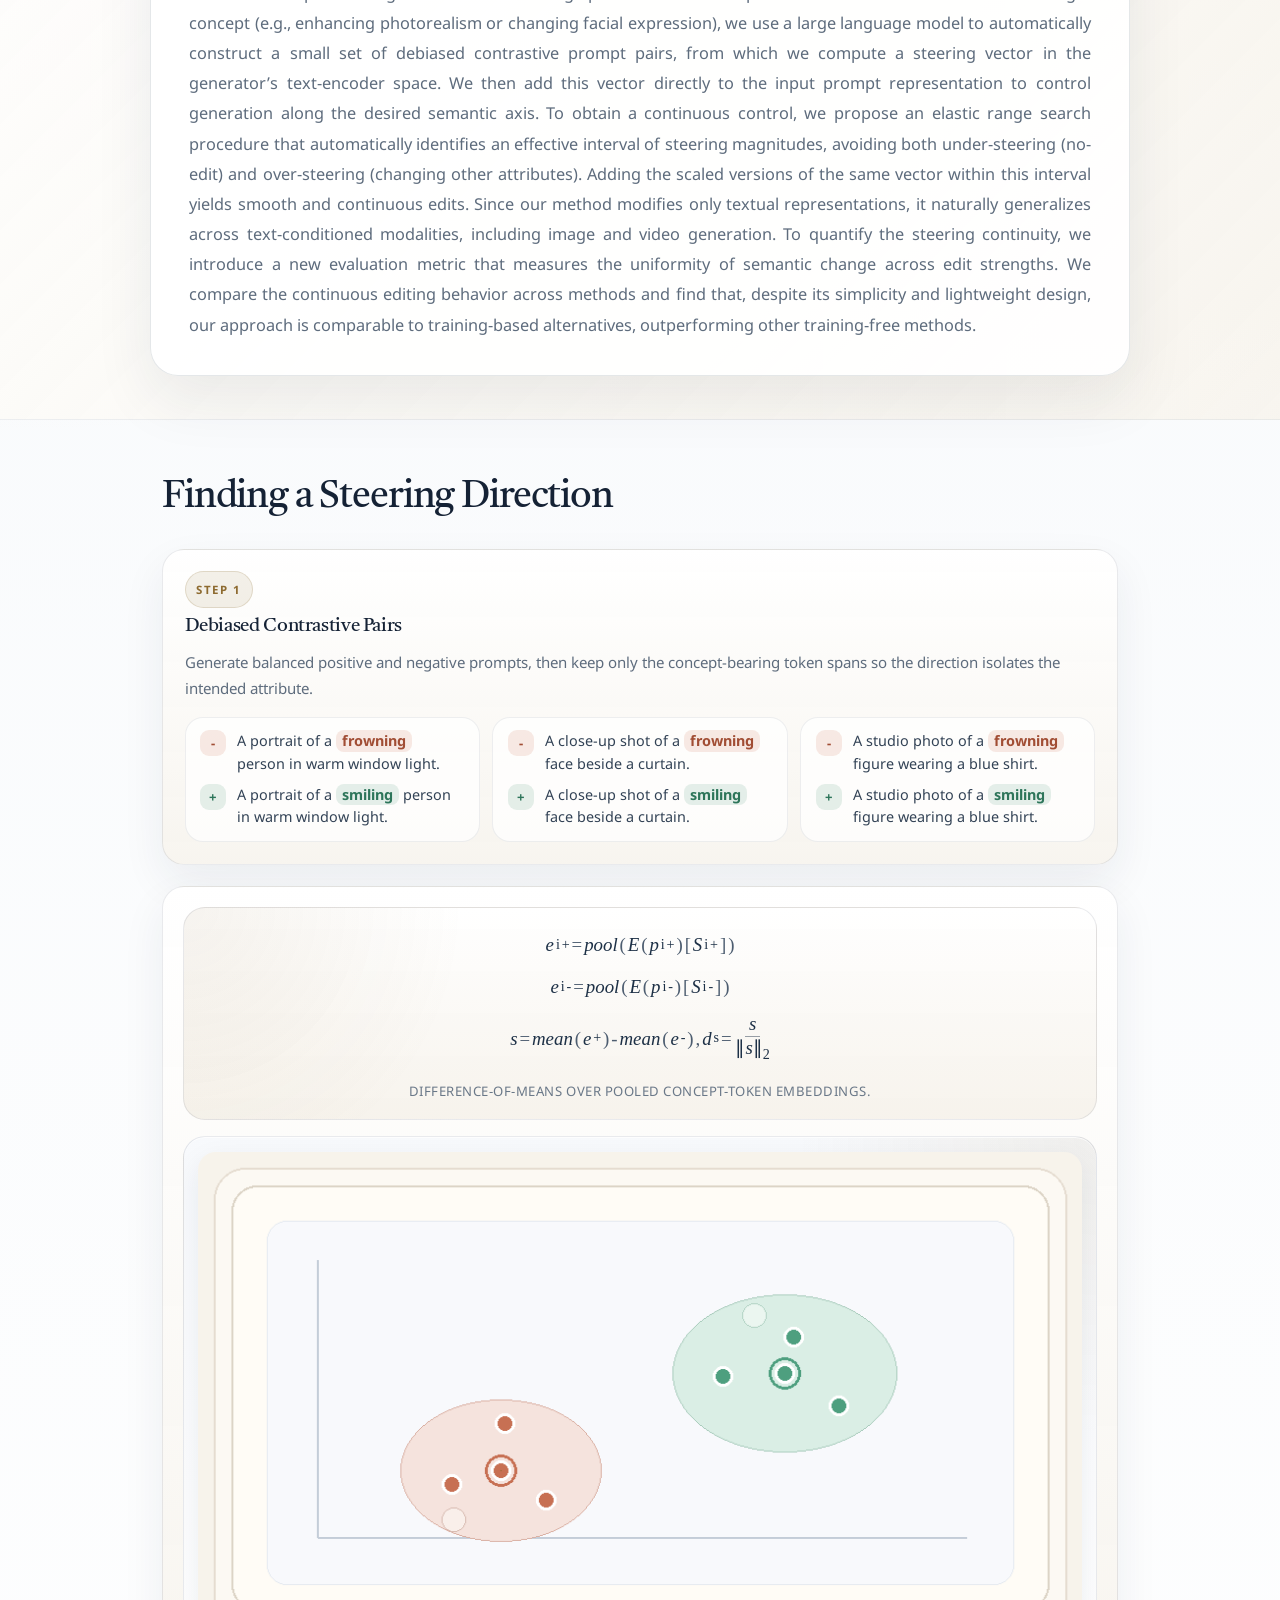
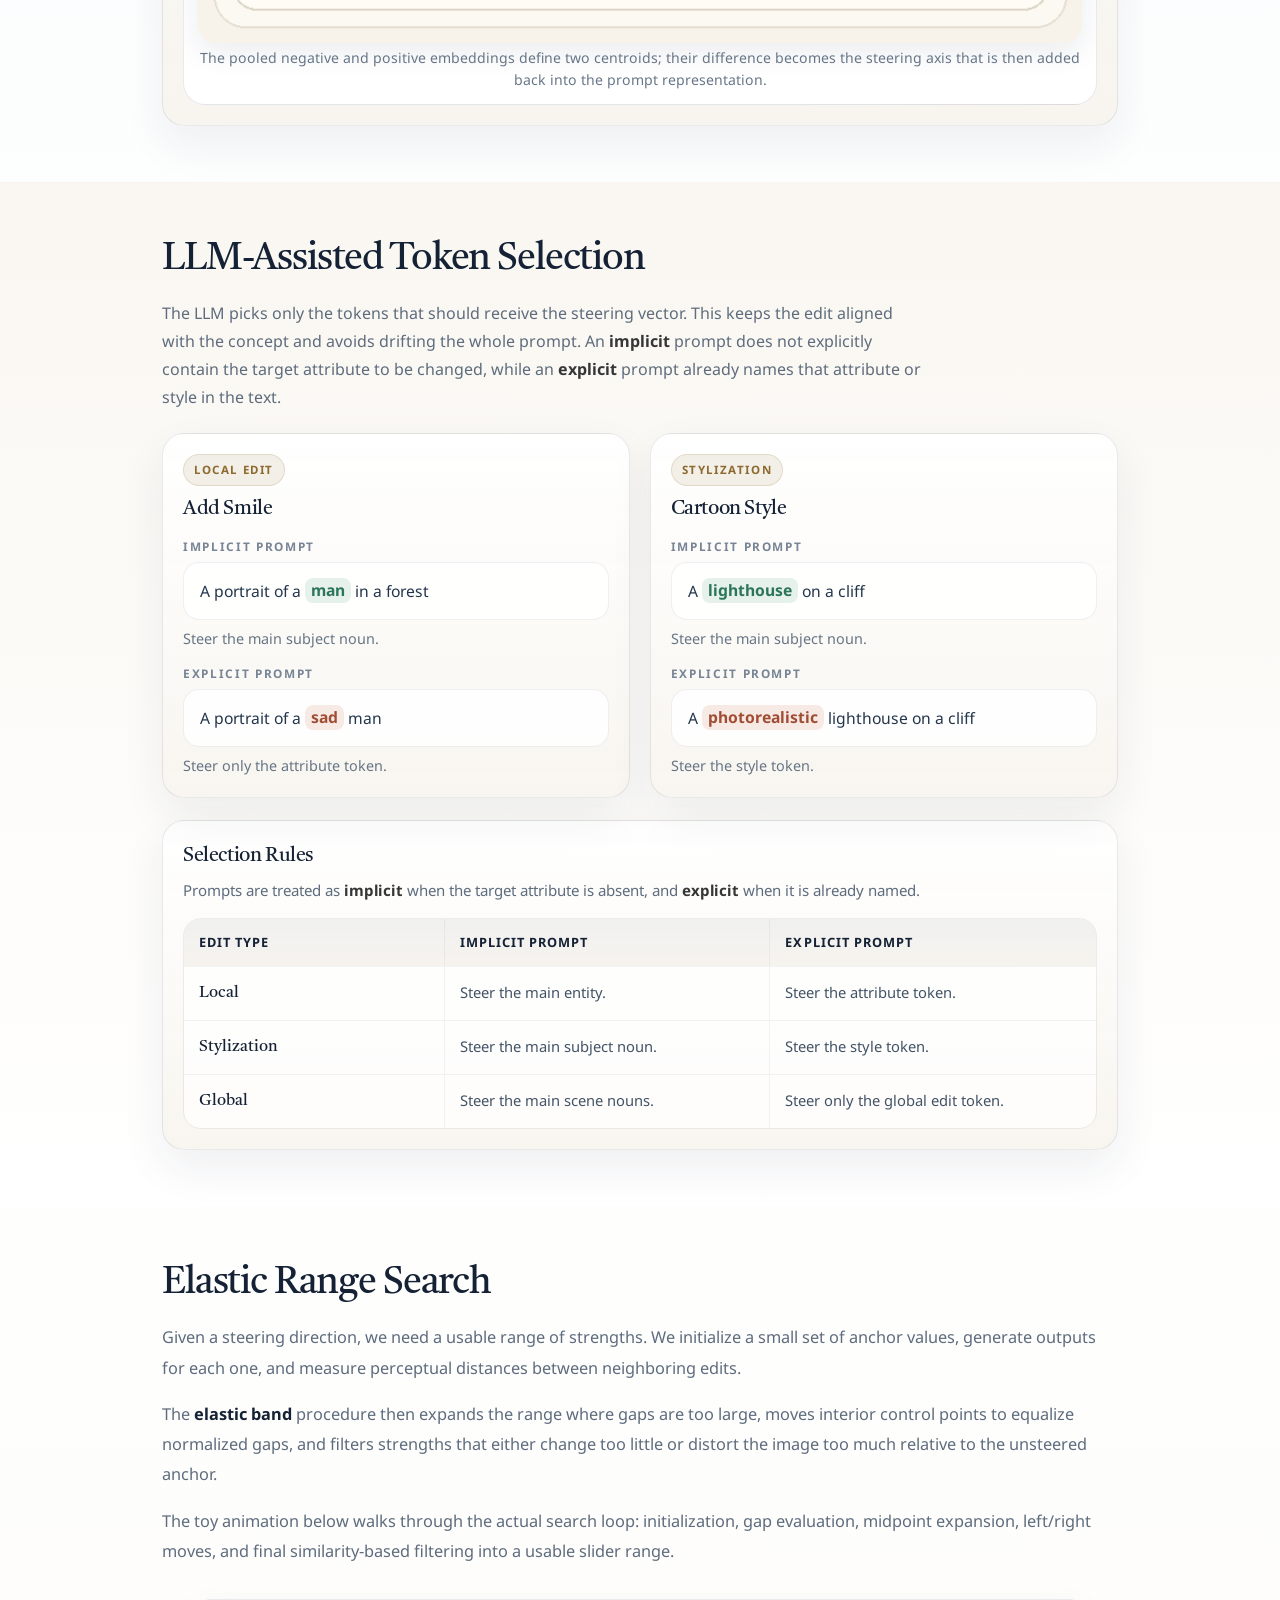
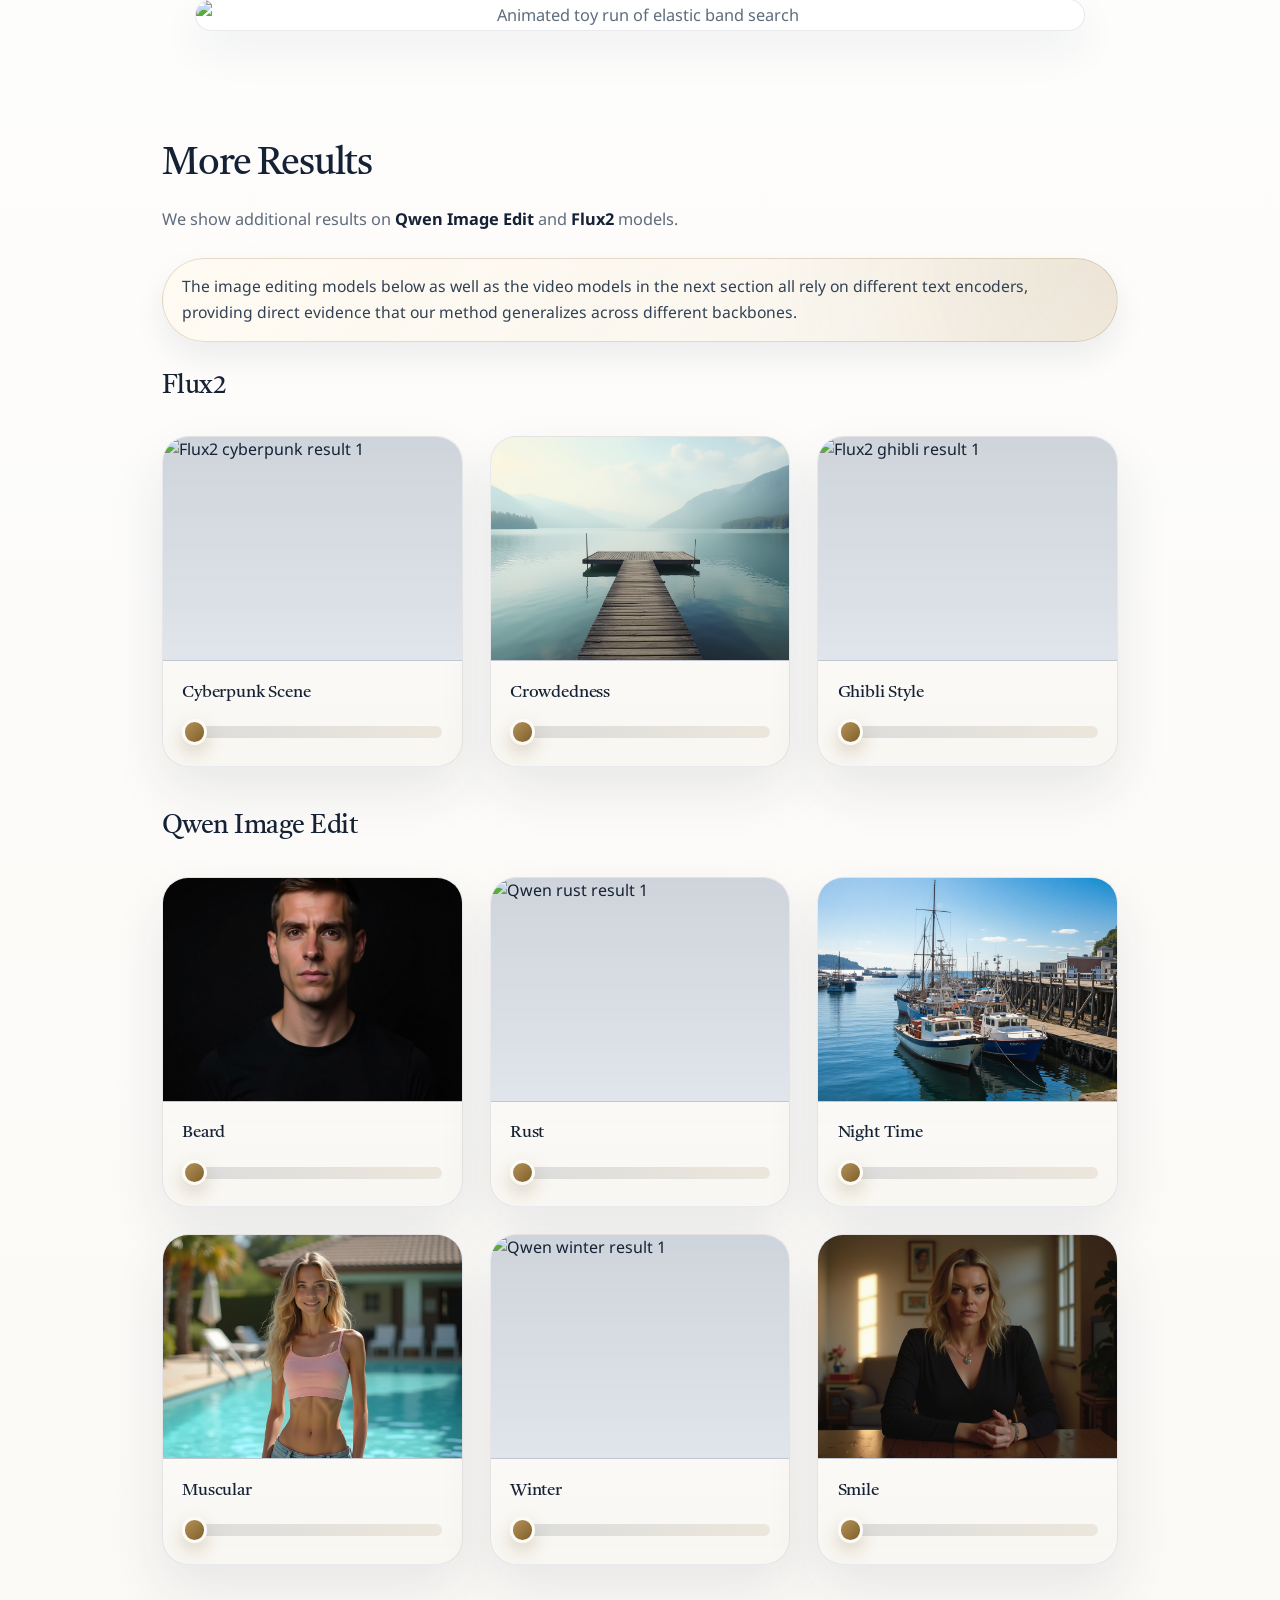
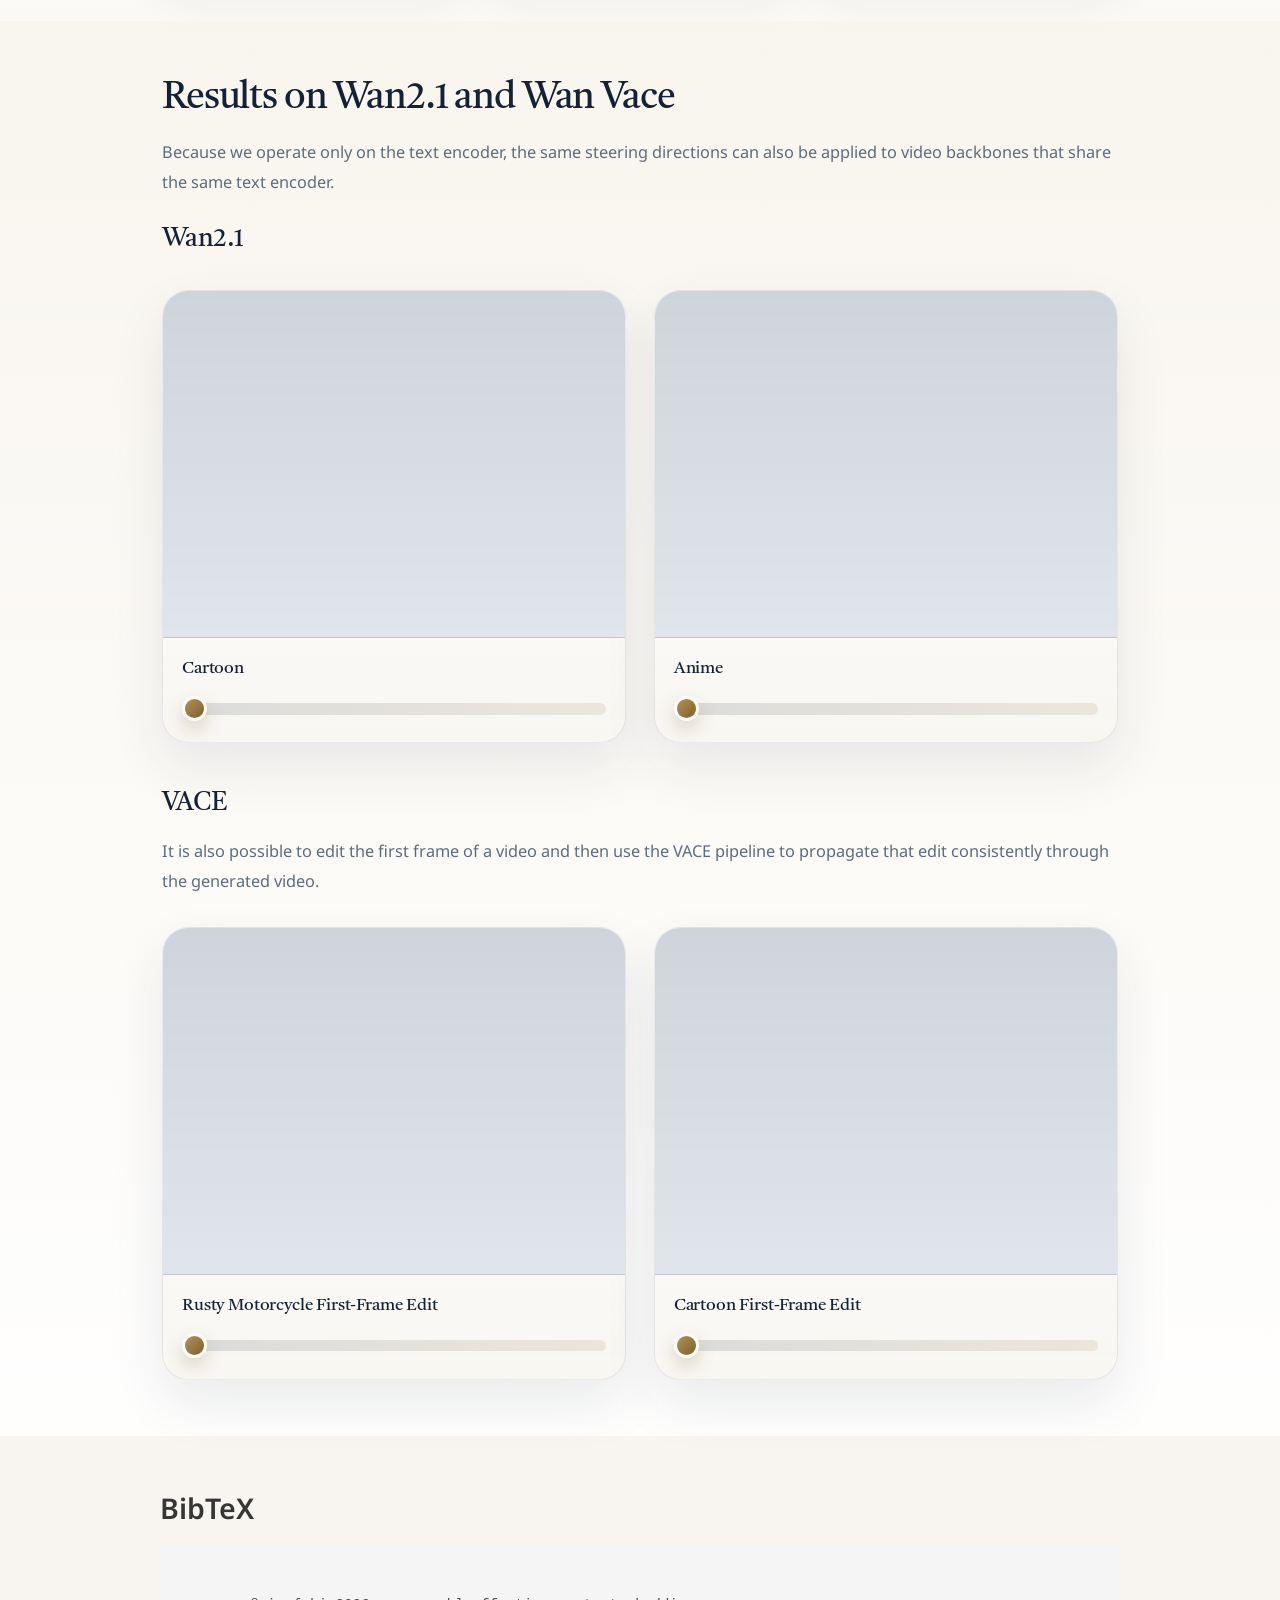
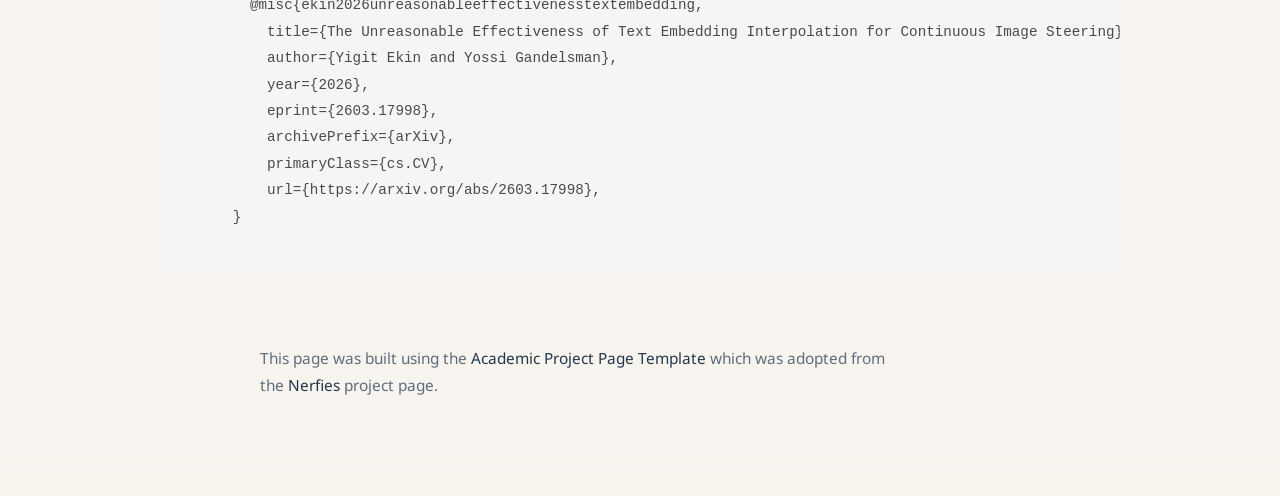
==== commit 5c31c1b5: "add bibtex" ====
--- a/index.html
+++ b/index.html
@@ -78,7 +78,7 @@
                     <div class="publication-links">
                          <!-- Arxiv PDF link -->
                       <span class="link-block">
-                        <a href="https://arxiv.org/pdf/<ARXIV PAPER ID>.pdf" target="_blank"
+                        <a href="https://arxiv.org/pdf/2603.17998" target="_blank"
                         class="external-link button is-normal is-rounded is-dark">
                         <span class="icon">
                           <i class="fas fa-file-pdf"></i>
@@ -101,7 +101,7 @@
 
                 <!-- ArXiv abstract Link -->
                 <span class="link-block">
-                  <a href="https://arxiv.org/abs/<ARXIV PAPER ID>" target="_blank"
+                  <a href="https://arxiv.org/abs/2603.17998" target="_blank"
                   class="external-link button is-normal is-rounded is-dark">
                   <span class="icon">
                     <i class="ai ai-arxiv"></i>
@@ -769,7 +769,17 @@
   <section class="section" id="BibTeX">
     <div class="container is-max-desktop content">
       <h2 class="title">BibTeX</h2>
-      <pre><code>BibTex Code Here</code></pre>
+      <pre><code>
+        @misc{ekin2026unreasonableeffectivenesstextembedding,
+          title={The Unreasonable Effectiveness of Text Embedding Interpolation for Continuous Image Steering}, 
+          author={Yigit Ekin and Yossi Gandelsman},
+          year={2026},
+          eprint={2603.17998},
+          archivePrefix={arXiv},
+          primaryClass={cs.CV},
+          url={https://arxiv.org/abs/2603.17998}, 
+      } 
+      </code></pre>
     </div>
 </section>
 <!--End BibTex citation -->
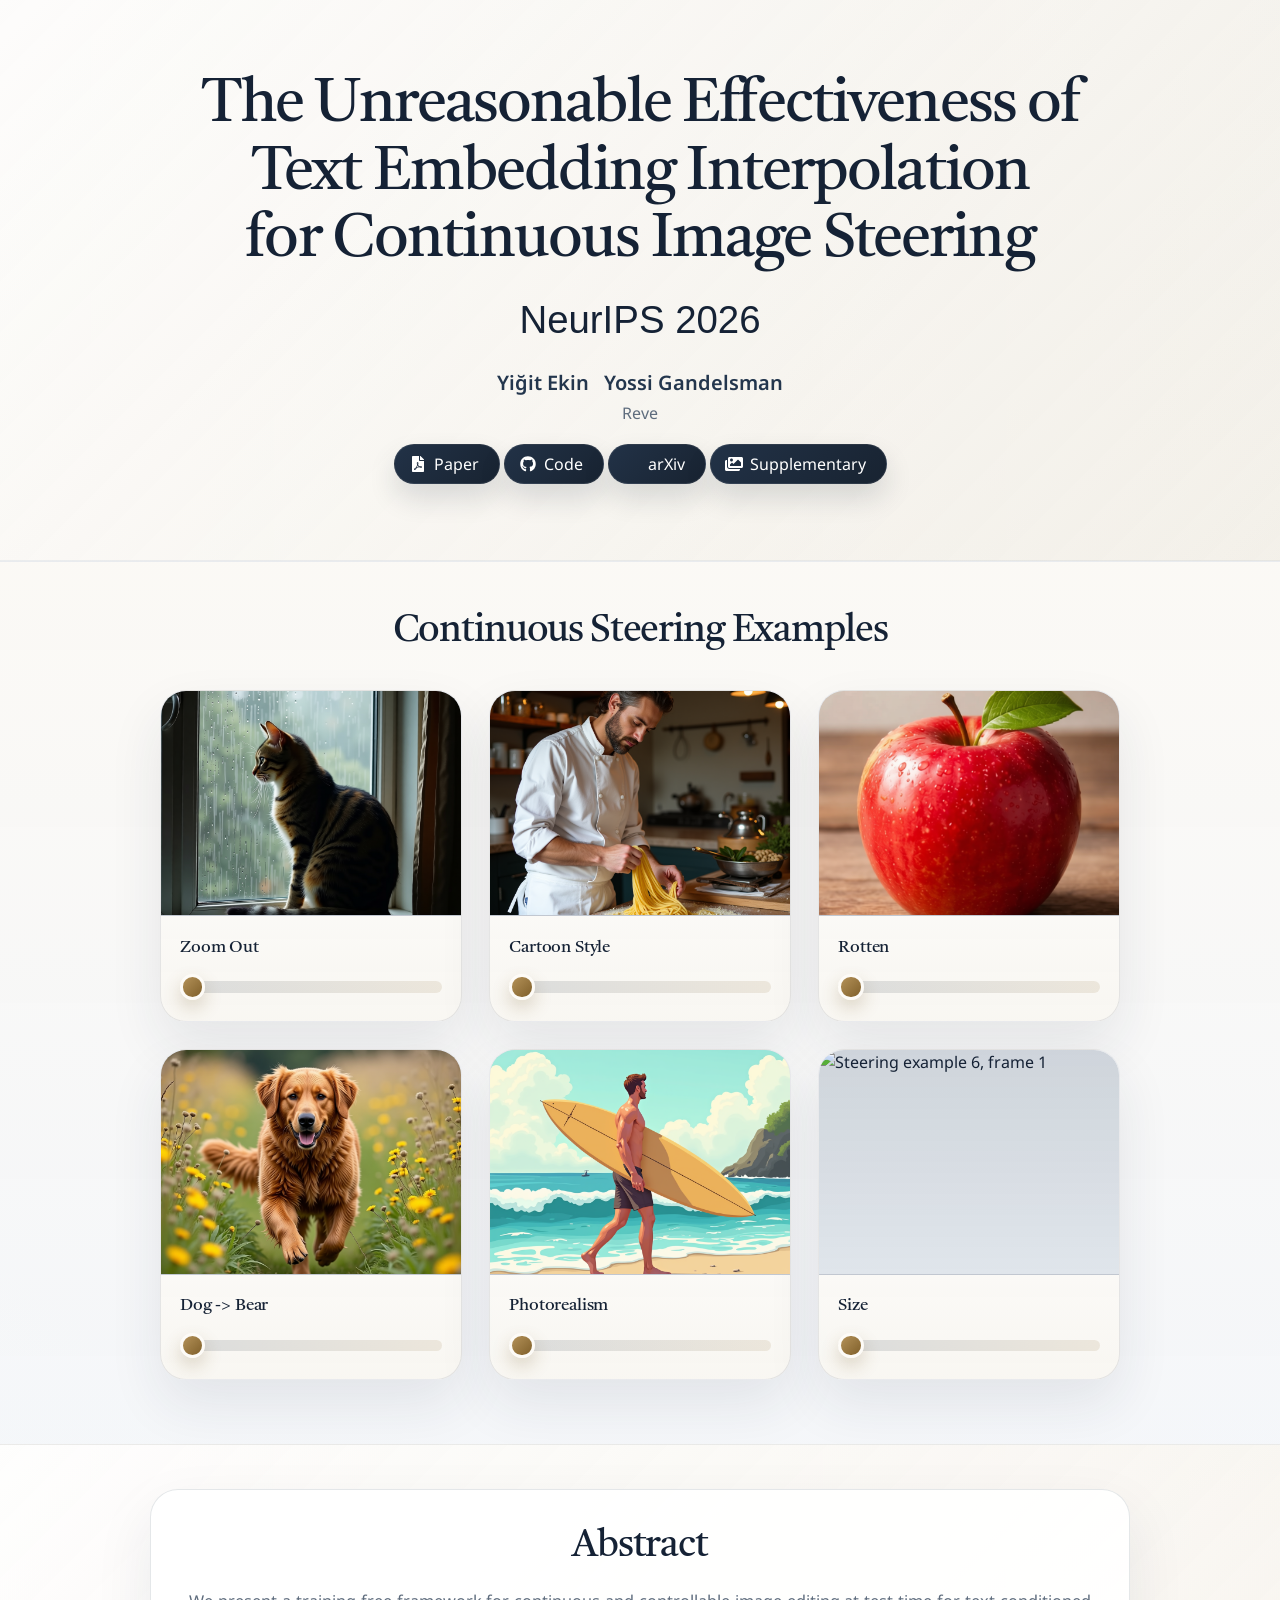
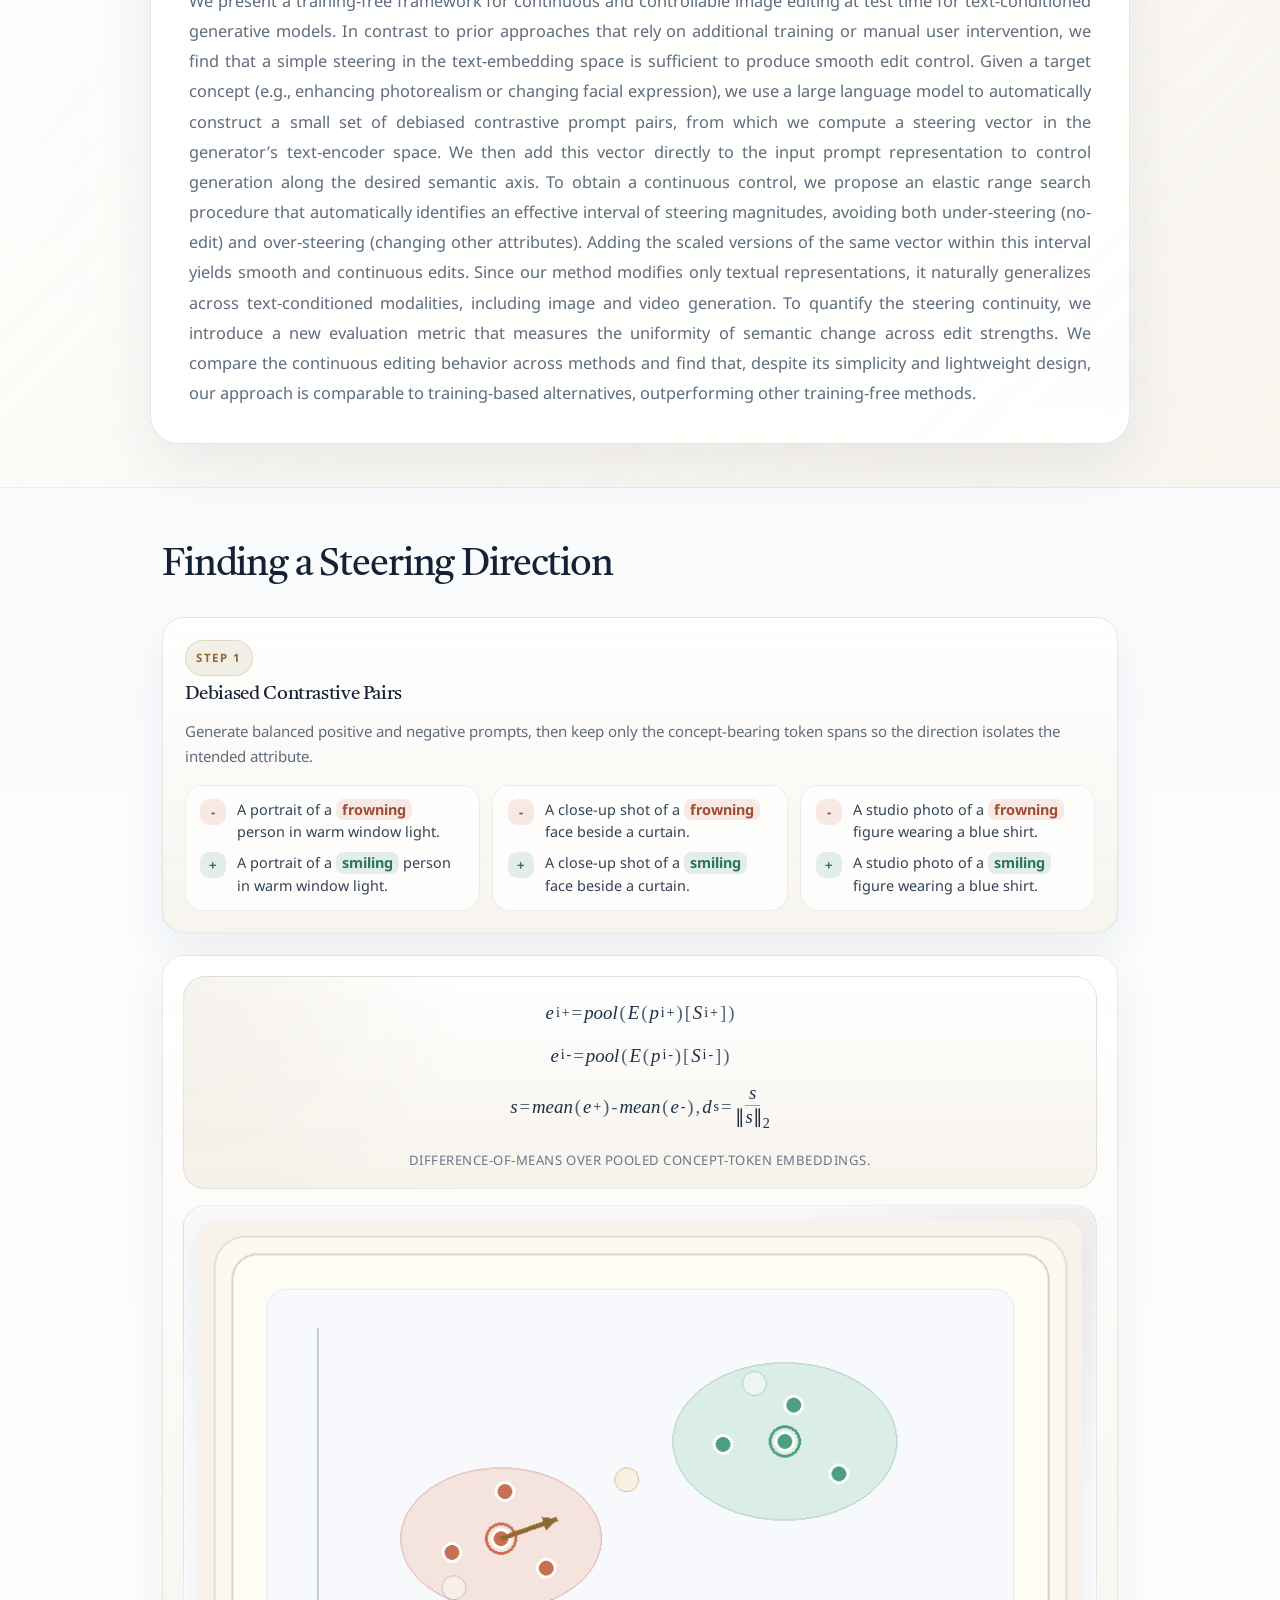
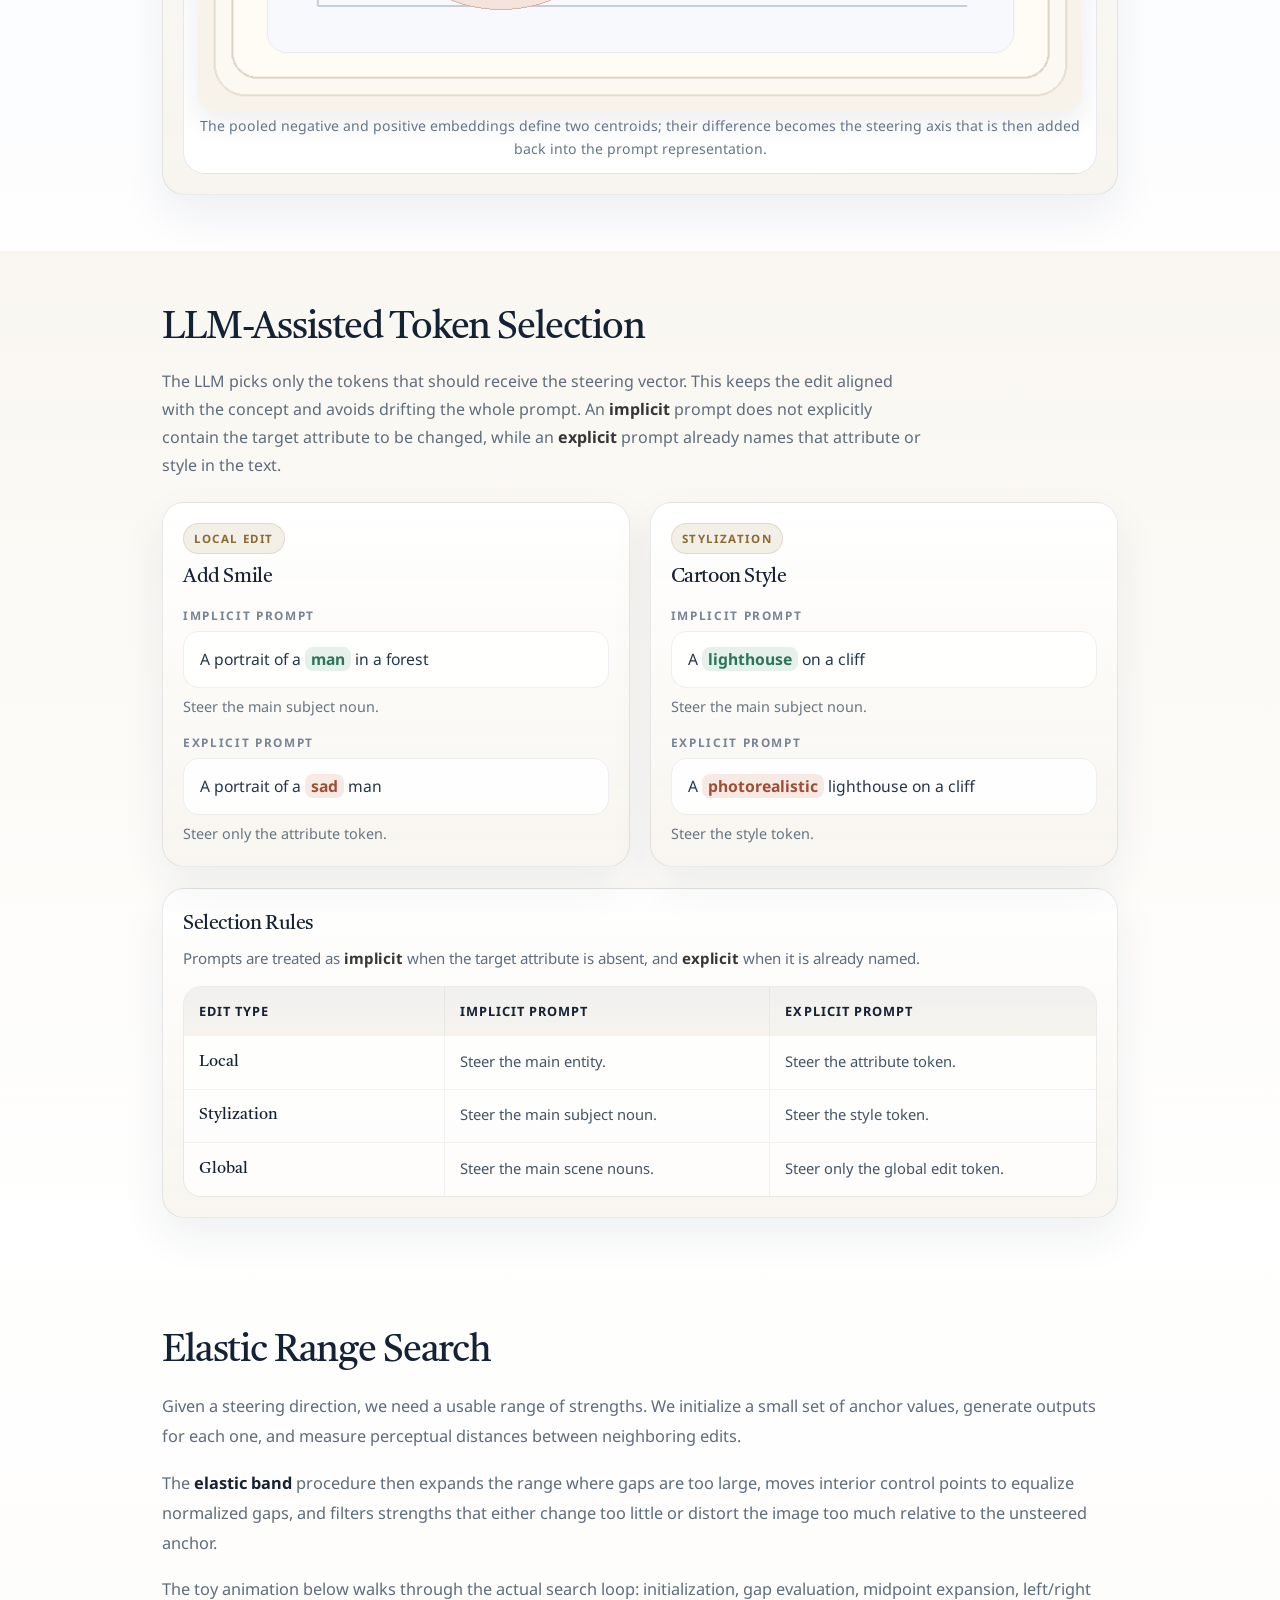
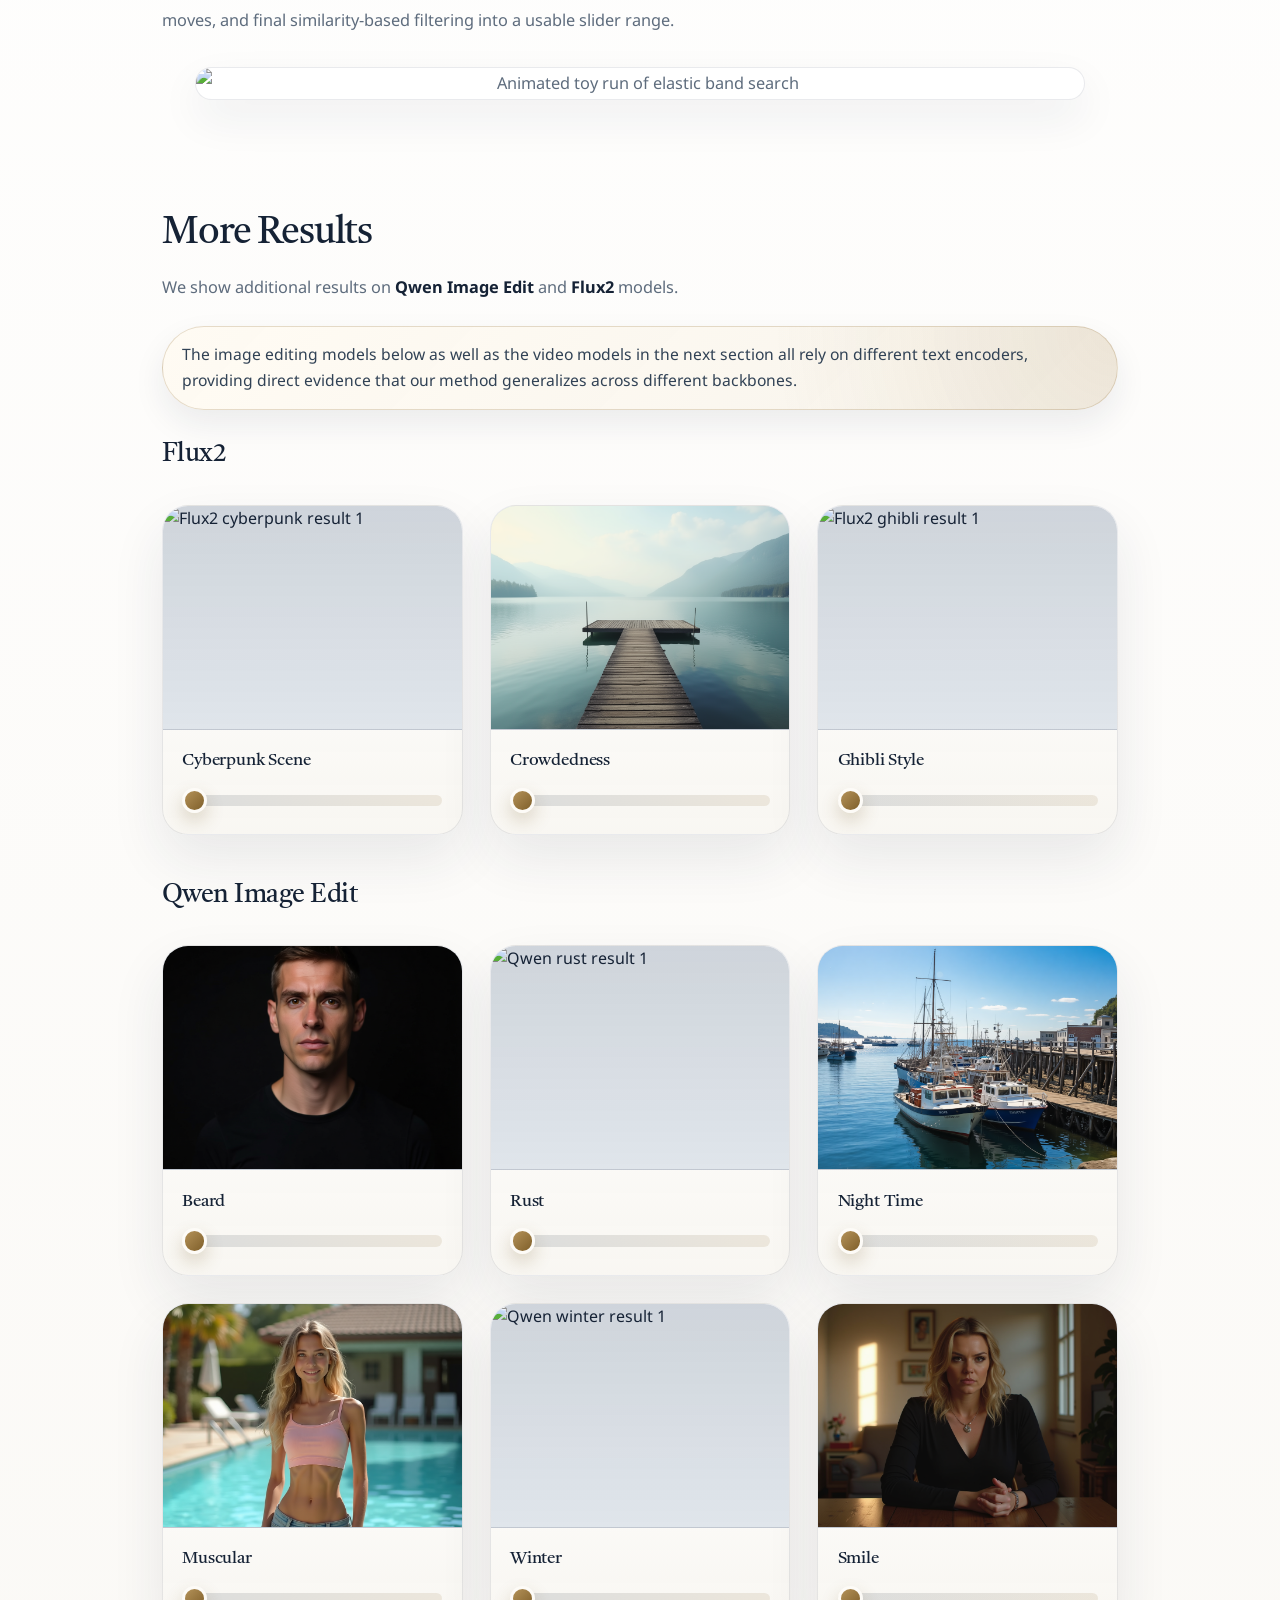
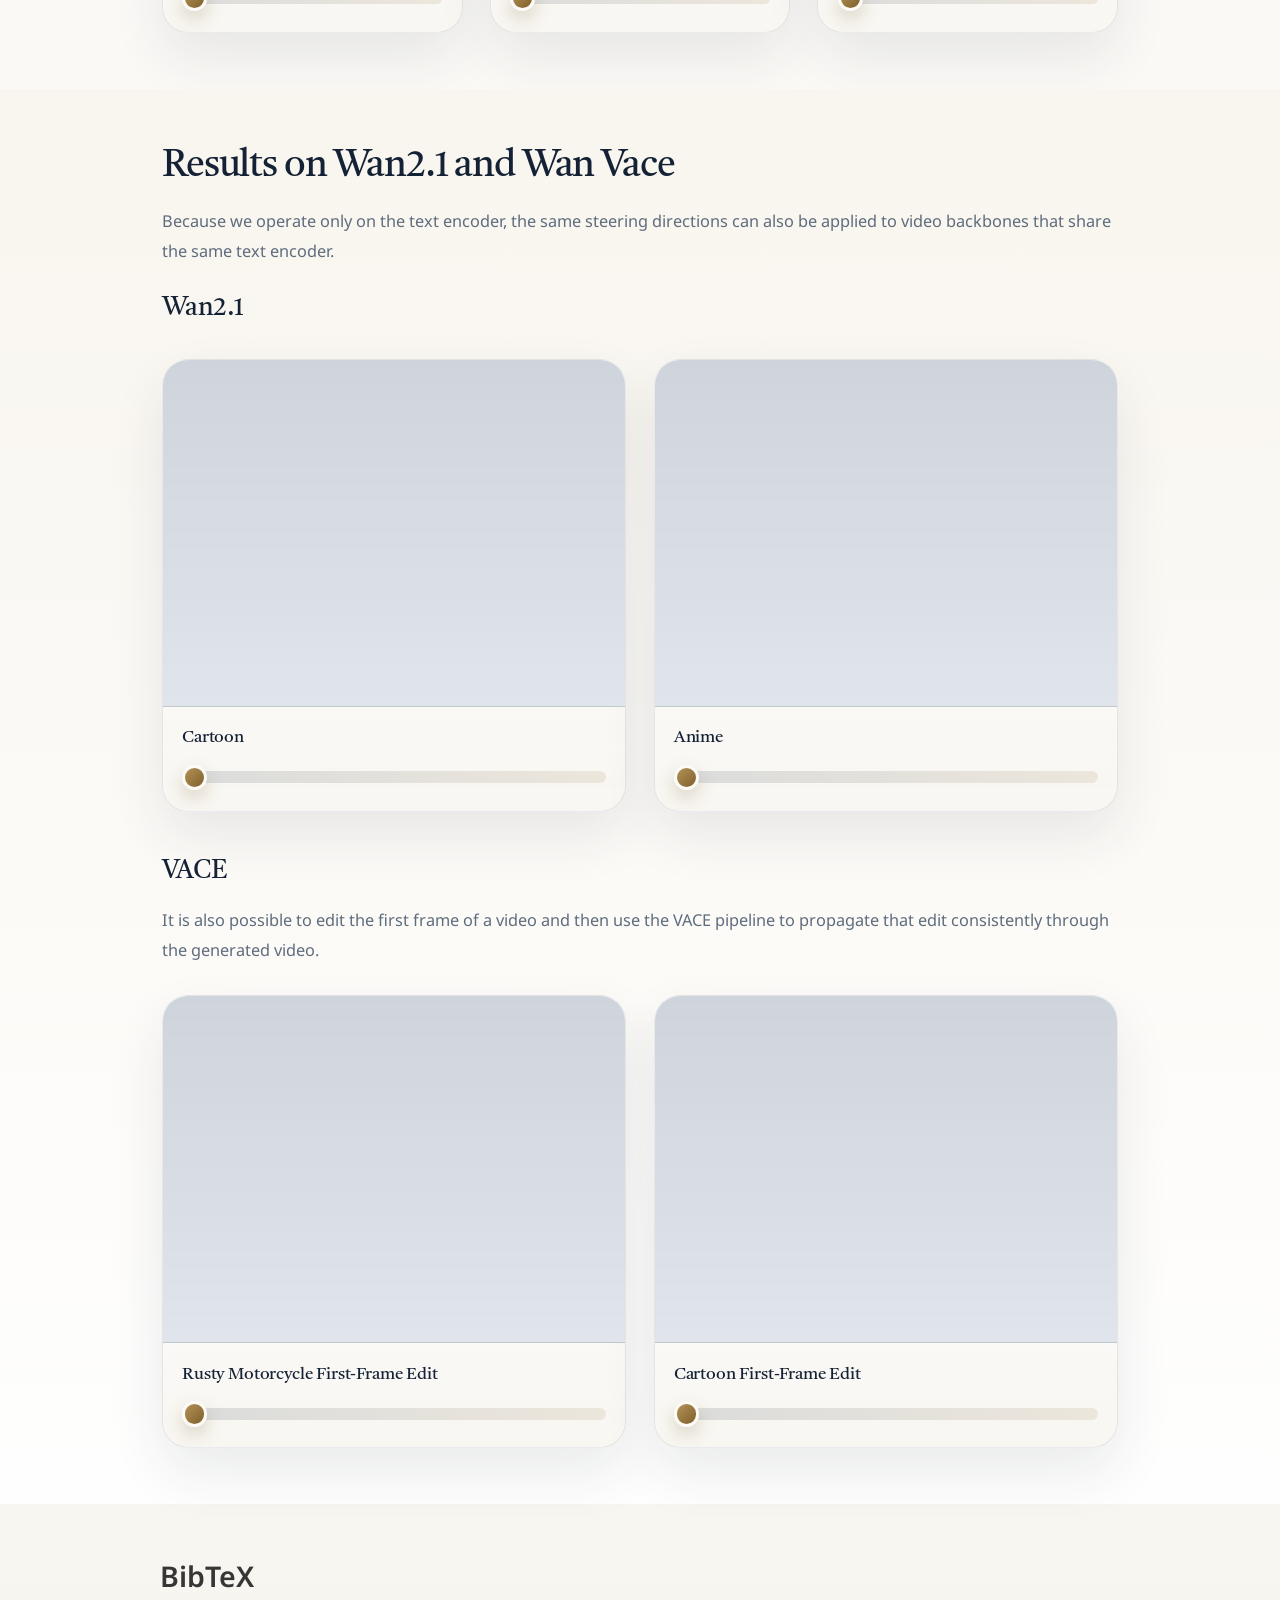
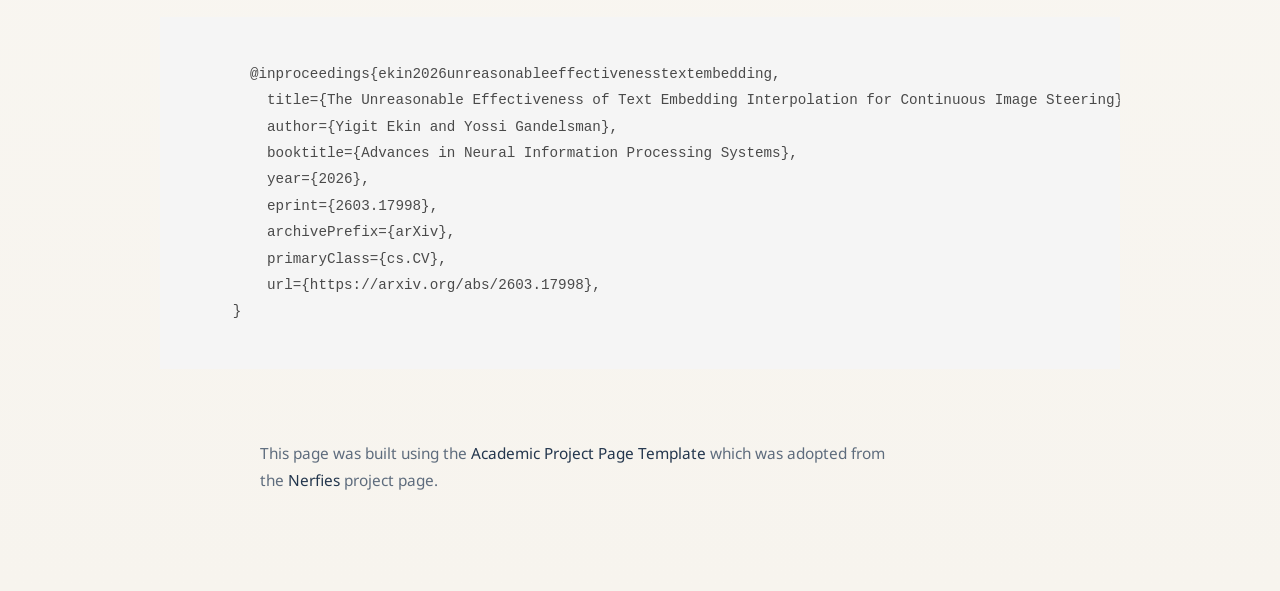
==== commit 7cd816a2: "add nips to readme" ====
--- a/index.html
+++ b/index.html
@@ -4,9 +4,9 @@
   <meta charset="utf-8">
   <!-- Meta tags for social media banners, these should be filled in appropriatly as they are your "business card" -->
   <!-- Replace the content tag with appropriate information -->
-  <meta name="description" content="Project page for The Unreasonable Effectiveness of Text Embedding Interpolation for Continuous Image Steering, with interactive image and video steering results across Qwen, FLUX, Wan2.1, and Wan Vace.">
-  <meta property="og:title" content="The Unreasonable Effectiveness of Text Embedding Interpolation for Continuous Image Steering"/>
-  <meta property="og:description" content="Explore interactive continuous steering results across image and video generation models including Qwen Image Edit, FLUX, Wan2.1, and Wan Vace."/>
+  <meta name="description" content="Accepted to NeurIPS 2026. Project page for The Unreasonable Effectiveness of Text Embedding Interpolation for Continuous Image Steering, with interactive image and video steering results across Qwen, FLUX, Wan2.1, and Wan Vace.">
+  <meta property="og:title" content="The Unreasonable Effectiveness of Text Embedding Interpolation for Continuous Image Steering [NeurIPS 2026]"/>
+  <meta property="og:description" content="Accepted to NeurIPS 2026. Explore interactive continuous steering results across image and video generation models including Qwen Image Edit, FLUX, Wan2.1, and Wan Vace."/>
   <meta property="og:url" content="https://yigitekin.github.io/diffusion-sliders/"/>
   <!-- Path to banner image, should be in the path listed below. Optimal dimenssions are 1200X630-->
   <meta property="og:image" content="images.png" />
@@ -14,8 +14,8 @@
   <meta property="og:image:height" content="630"/>
   <script src="https://www.w3counter.com/tracker.js?id=152604"></script>
 
-  <meta name="twitter:title" content="The Unreasonable Effectiveness of Text Embedding Interpolation for Continuous Image Steering">
-  <meta name="twitter:description" content="Interactive project page with continuous image and video steering results on Qwen, FLUX, Wan2.1, and Wan Vace.">
+  <meta name="twitter:title" content="The Unreasonable Effectiveness of Text Embedding Interpolation for Continuous Image Steering [NeurIPS 2026]">
+  <meta name="twitter:description" content="Accepted to NeurIPS 2026. Interactive project page with continuous image and video steering results on Qwen, FLUX, Wan2.1, and Wan Vace.">
   <!-- Path to banner image, should be in the path listed below. Optimal dimenssions are 1200X600-->
   <meta name="twitter:image" content="images.png">
   <meta name="twitter:card" content="summary_large_image">
@@ -24,7 +24,7 @@
   <meta name="viewport" content="width=device-width, initial-scale=1">
 
 
-  <title>Diffusion Steering</title>
+  <title>Diffusion Steering | NeurIPS 2026</title>
   <link rel="icon" type="image/png" href="images.png">
   <link href="https://fonts.googleapis.com/css?family=Google+Sans|Noto+Sans|Castoro"
   rel="stylesheet">
@@ -55,6 +55,7 @@
         <div class="columns is-centered">
           <div class="column has-text-centered">
             <h1 class="title is-3 publication-title">The Unreasonable Effectiveness of <br/>  Text Embedding Interpolation <br/>  for Continuous Image Steering</h1>
+            <p class="publication-venue">NeurIPS 2026</p>
             <div class="is-size-5 publication-authors">
               <!-- Paper authors -->
               <span class="author-block">
@@ -770,9 +771,10 @@
     <div class="container is-max-desktop content">
       <h2 class="title">BibTeX</h2>
       <pre><code>
-        @misc{ekin2026unreasonableeffectivenesstextembedding,
+        @inproceedings{ekin2026unreasonableeffectivenesstextembedding,
           title={The Unreasonable Effectiveness of Text Embedding Interpolation for Continuous Image Steering}, 
           author={Yigit Ekin and Yossi Gandelsman},
+          booktitle={Advances in Neural Information Processing Systems},
           year={2026},
           eprint={2603.17998},
           archivePrefix={arXiv},
--- a/static/css/index.css
+++ b/static/css/index.css
@@ -112,9 +112,12 @@
 }
 
 .publication-venue {
-    color: #555;
-    width: fit-content;
-    font-weight: bold;
+  color: var(--page-ink);
+  font-family: 'Google Sans', sans-serif;
+  font-size: clamp(1.75rem, 3vw, 2.5rem);
+  font-weight: 400;
+  line-height: 1.2;
+  margin: 0 0 1.4rem;
 }
 
 .publication-awards {
